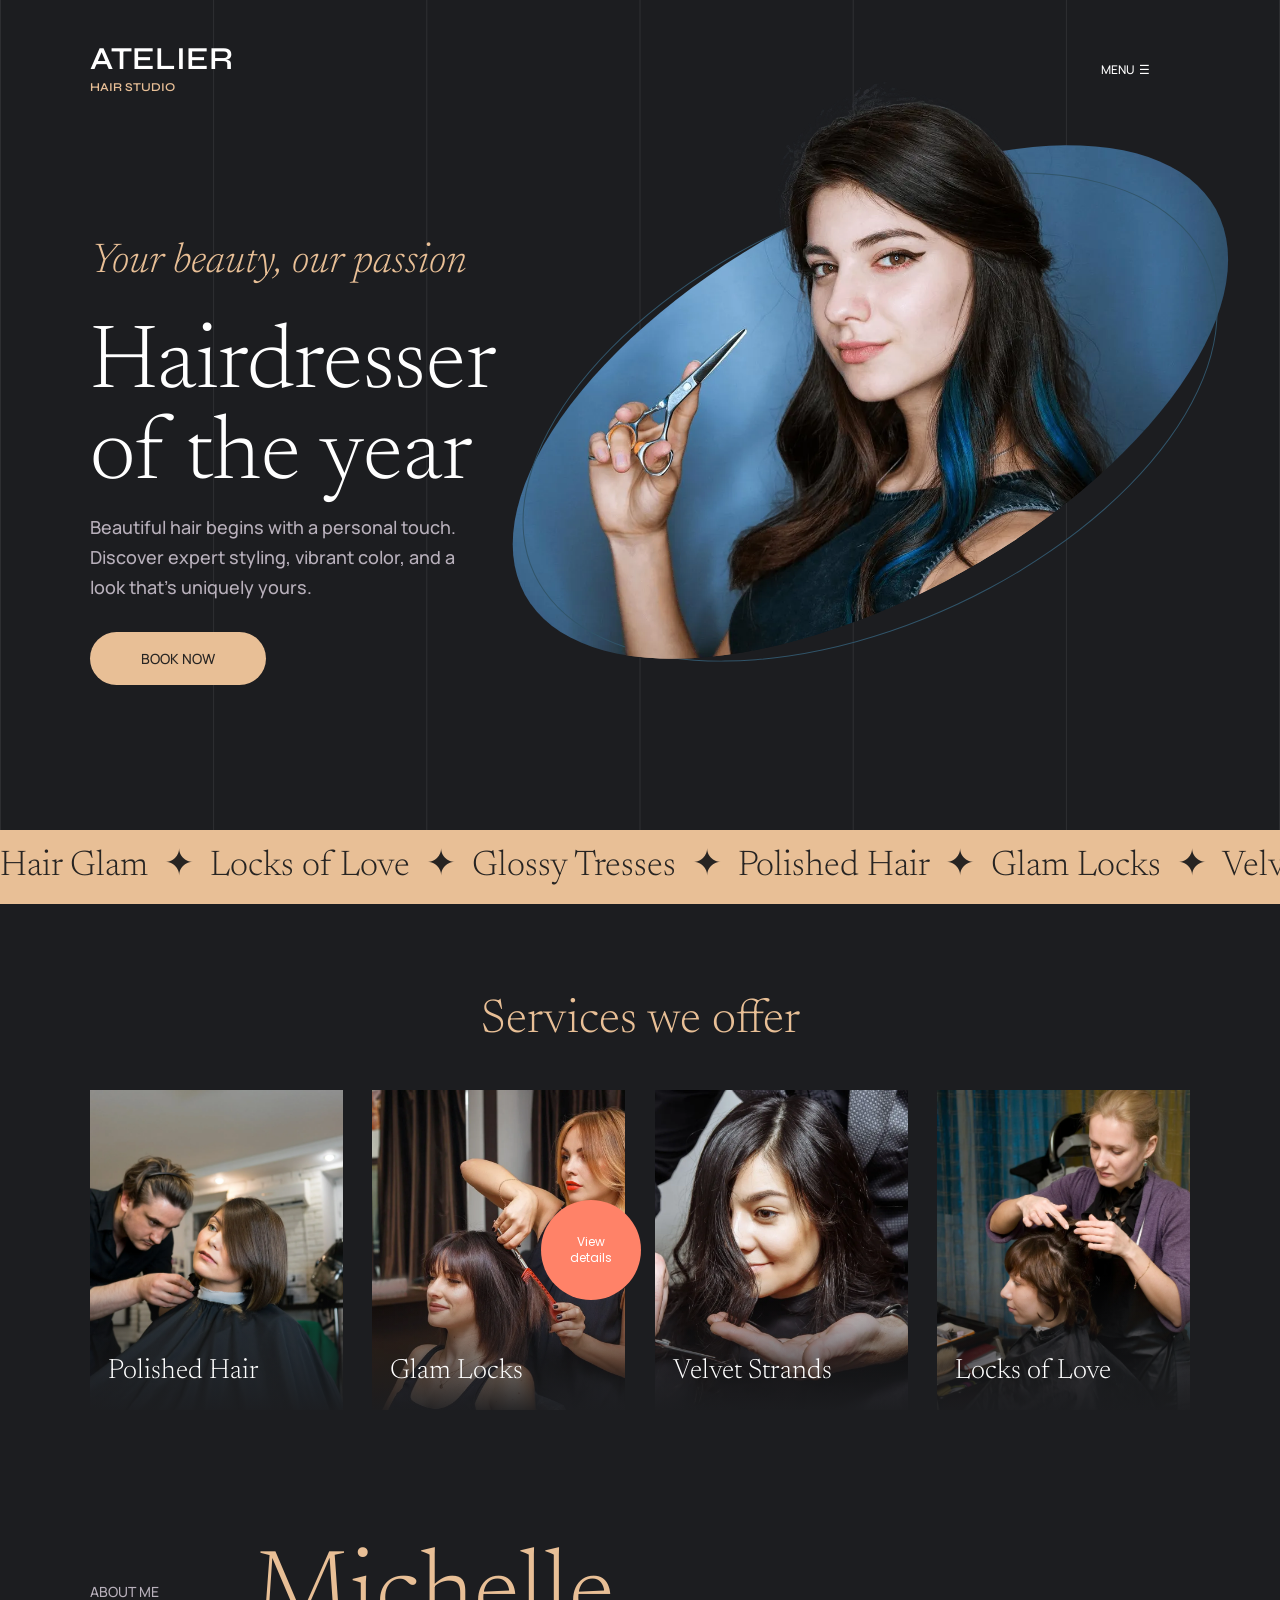
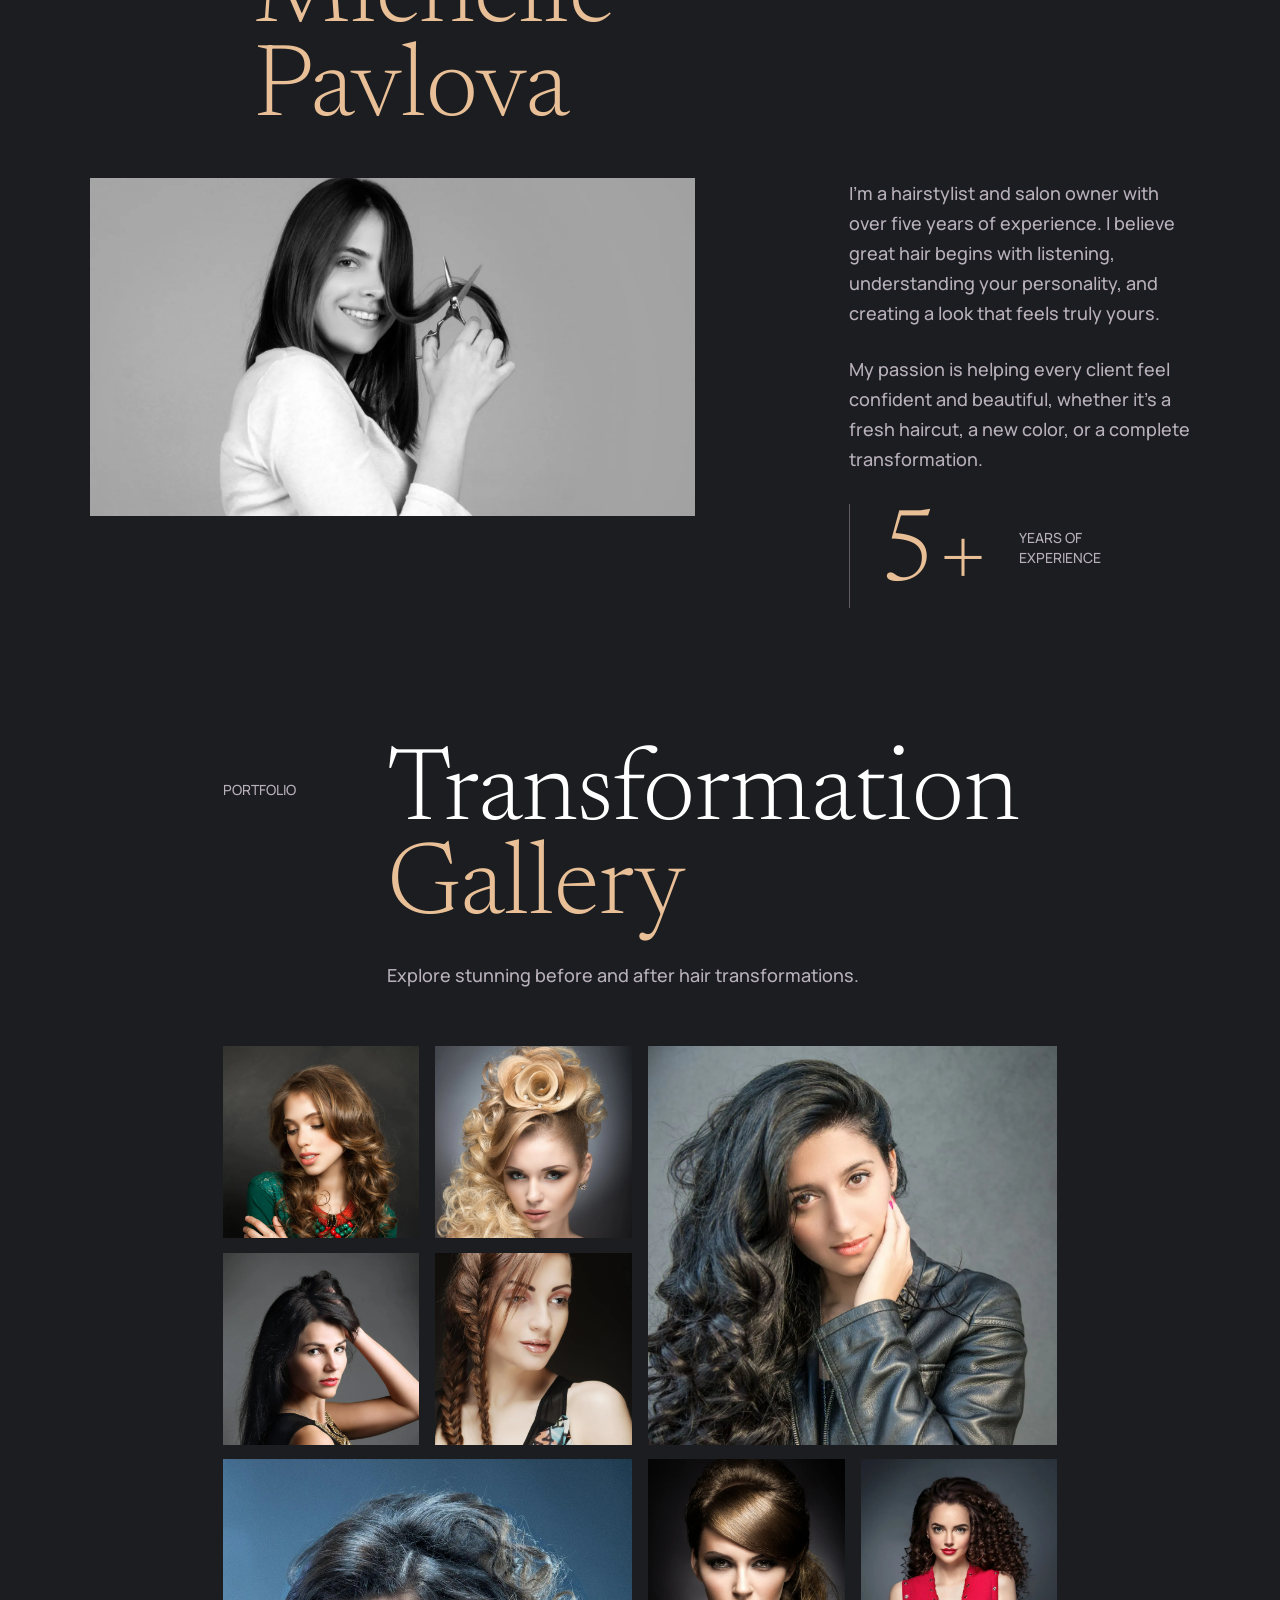
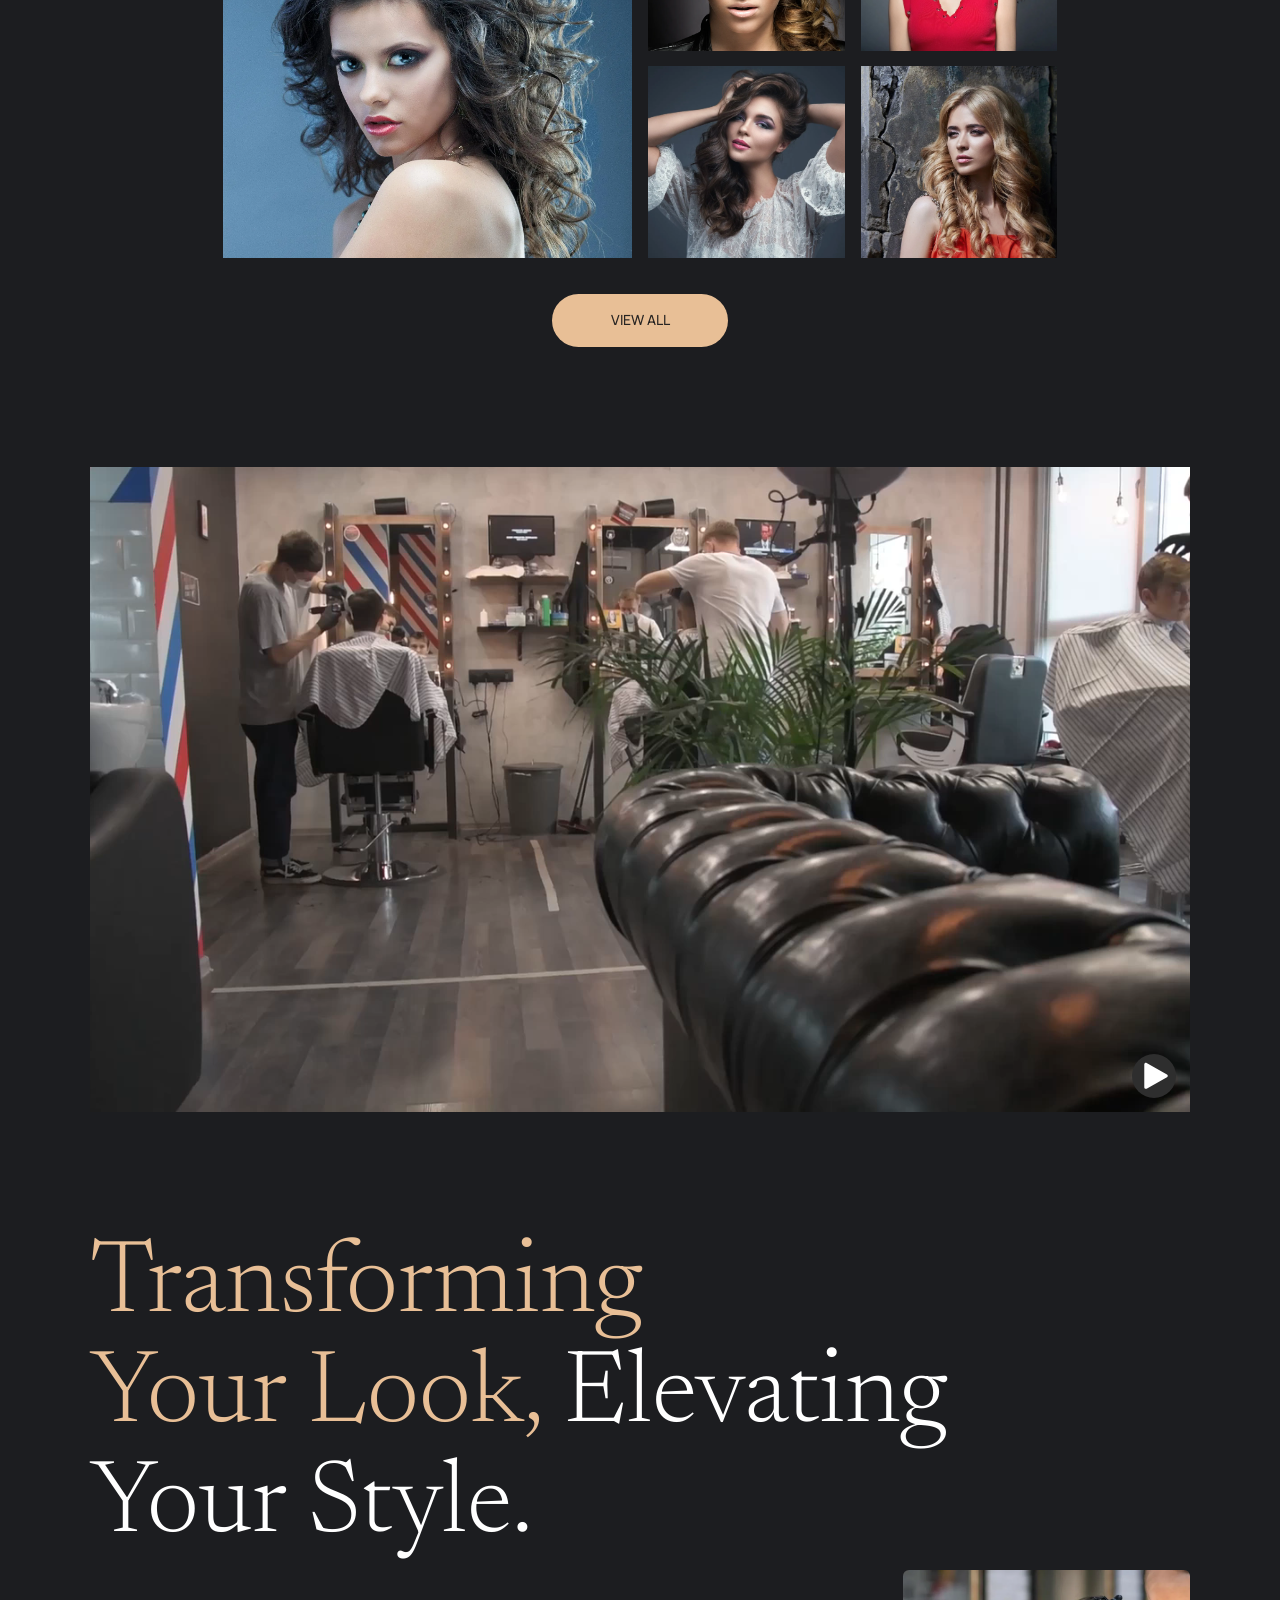
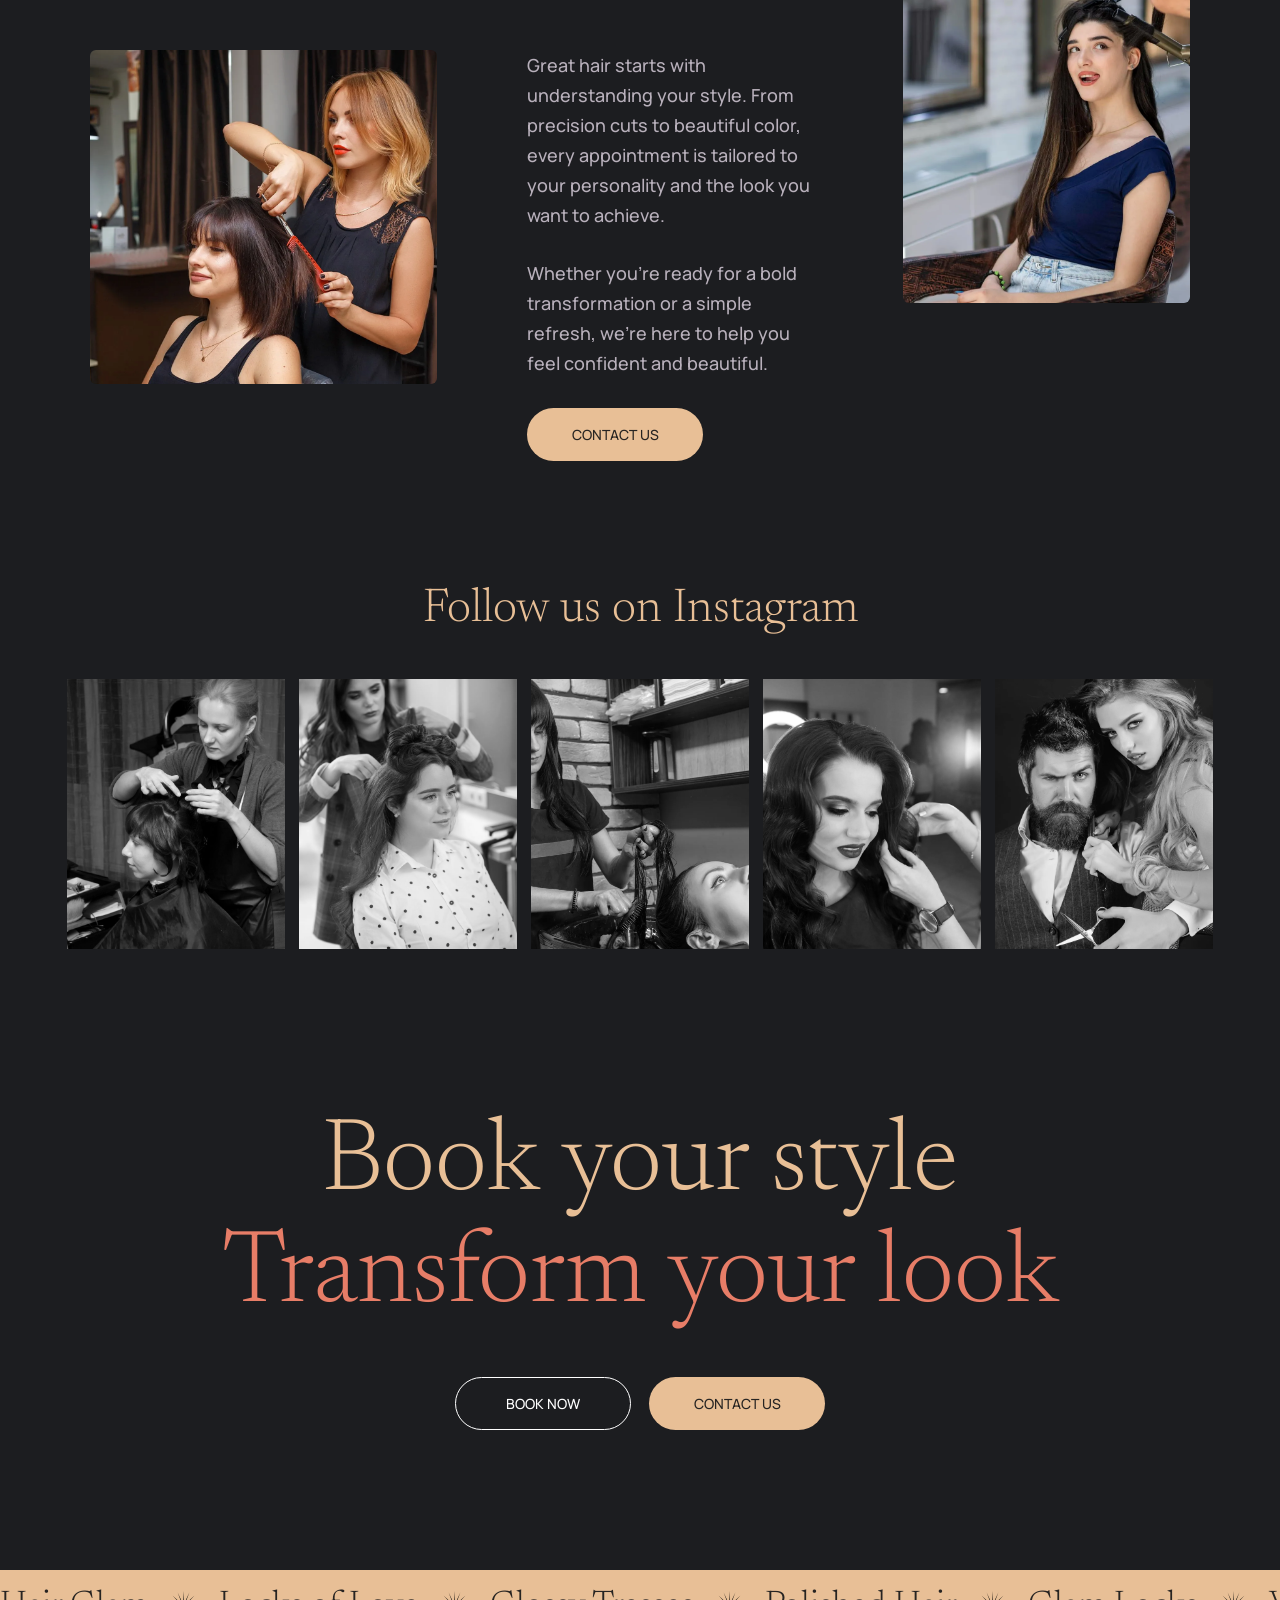
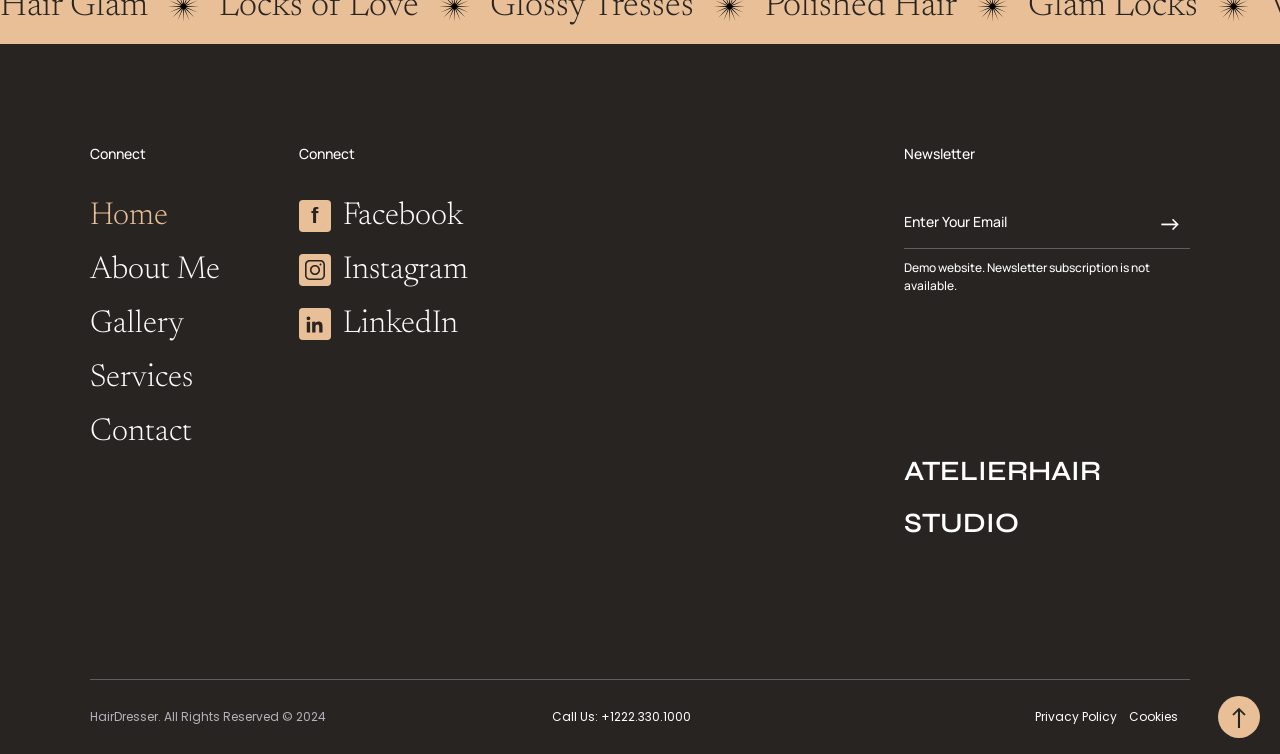
==== index.html @ ed3b3b05 "Prepare Atelier Hair Studio static website" ====
<!DOCTYPE html>
<!-- Handled by Exflow.site -->
<html data-wf-page="6adfbfdd0ecb2563be46e941" data-wf-site="6adfbfdc0ecb2563be46e93e" data-wf-status="1">
  <head>
    <meta charset="utf-8"/>
    <link href="https://cdn.prod.website-files.com" rel="preconnect" />
    <title>Atelier Hair Studio</title>
    <meta content="width=device-width, initial-scale=1" name="viewport"/>
    <meta content="Webflow" name="generator"/>
    <link href="css/hair-style-salon.webflow.shared.c4c198691.css" rel="stylesheet" type="text/css"  />
    <script type="text/javascript">!function(o,c){var n=c.documentElement,t=" w-mod-";n.className+=t+"js",("ontouchstart"in o||o.DocumentTouch&&c instanceof DocumentTouch)&&(n.className+=t+"touch")}(window,document);</script>
    <link href="images/favicon.png" rel="shortcut icon" type="image/x-icon"/>
    <link href="images/app-icon.png" rel="apple-touch-icon"/>
  </head>
  <body class="body">
    <div id="home" class="hero-section">
      <h1 class="hero-title">Hairdresser of the year</h1>
      <p class="hero-description">Beautiful hair begins with a personal touch. Discover expert styling, vibrant color, and a look that&#x27;s uniquely yours.</p>
      <button type="button" popovertarget="booking-demo" class="button-primary">BOOK NOW</button>
      <img src="images/hero-hairdresser.webp" loading="lazy" sizes="(max-width: 2000px) 100vw, 2000px" srcset="images/hero-hairdresser-p-500.webp 500w, images/hero-hairdresser-p-800.webp 800w, images/hero-hairdresser-p-1080.webp 1080w, images/hero-hairdresser-p-1600.webp 1600w, images/hero-hairdresser.webp 2000w" alt="" class="hero-portrait"/>
      <div class="hero-eyebrow">Your beauty, our passion</div>
      <img src="images/hero-background.webp" loading="lazy" sizes="(max-width: 2000px) 100vw, 2000px" srcset="images/hero-background-p-500.webp 500w, images/hero-background-p-800.webp 800w, images/hero-background-p-1080.webp 1080w, images/hero-background-p-1600.webp 1600w, images/hero-background.webp 2000w" alt="" class="hero-oval"/>
      <div class="site-logo">ATELIER<span class="hero-logo-subtitle">HAIR STUDIO</span></div>
      <div class="hero-ring"></div>
      <div data-hover="false" data-delay="0" class="site-menu w-dropdown">
        <div class="menu-trigger w-dropdown-toggle">
          <div class="menu-toggle">MENU  ☰</div>
        </div>
        <nav class="menu-list w-dropdown-list"><a href="#home" class="menu-panel w-dropdown-link">Home</a><a href="#services" class="menu-panel w-dropdown-link">Services</a><a href="#contact" class="menu-panel w-dropdown-link">Contact</a></nav>
      </div>
    </div>
    <div class="services-ribbon">
      <div class="services-ribbon-text">Hair Glam  ✦  Locks of Love  ✦  Glossy Tresses  ✦  Polished Hair  ✦  Glam Locks  ✦  Velvet Strands</div>
    </div>
    <div id="services" class="services-section">
      <h2 class="services-heading">Services we offer</h2>
      <div class="services-cards">
        <div class="service-card">
          <img src="images/service-polished.webp" loading="lazy" sizes="(max-width: 1333px) 100vw, 1333px" srcset="images/service-polished-p-500.webp 500w, images/service-polished-p-800.webp 800w, images/service-polished-p-1080.webp 1080w, images/service-polished.webp 1333w" alt="" class="service-image"/>
          <div class="service-caption">Polished Hair</div>
        </div>
        <div class="service-card">
          <img src="images/service-glam.webp" loading="lazy" sizes="(max-width: 2000px) 100vw, 2000px" srcset="images/service-glam-p-500.webp 500w, images/service-glam-p-800.webp 800w, images/service-glam-p-1080.webp 1080w, images/service-glam-p-1600.webp 1600w, images/service-glam.webp 2000w" alt="" class="service-image"/>
          <div class="service-caption">Glam Locks</div>
          <div class="service-details-badge">View details</div>
        </div>
        <div class="service-card">
          <img src="images/service-velvet.webp" loading="lazy" sizes="(max-width: 2000px) 100vw, 2000px" srcset="images/service-velvet-p-500.webp 500w, images/service-velvet-p-800.webp 800w, images/service-velvet-p-1080.webp 1080w, images/service-velvet-p-1600.webp 1600w, images/service-velvet.webp 2000w" alt="" class="service-image"/>
          <div class="service-caption">Velvet Strands</div>
        </div>
        <div class="service-card">
          <img src="images/service-locks.webp" loading="lazy" sizes="(max-width: 1339px) 100vw, 1339px" srcset="images/service-locks-p-500.webp 500w, images/service-locks-p-800.webp 800w, images/service-locks-p-1080.webp 1080w, images/service-locks.webp 1339w" alt="" class="service-image"/>
          <div class="service-caption">Locks of Love</div>
        </div>
      </div>
    </div>
    <div id="about" class="about-section">
      <div class="about-header">
        <div class="about-eyebrow">ABOUT ME</div>
        <h2 class="about-heading">Michelle Pavlova</h2>
      </div>
      <div class="about-content">
        <img src="images/about-portrait.webp" loading="lazy" sizes="(max-width: 2000px) 100vw, 2000px" srcset="images/about-portrait-p-500.webp 500w, images/about-portrait-p-800.webp 800w, images/about-portrait-p-1080.webp 1080w, images/about-portrait-p-1600.webp 1600w, images/about-portrait.webp 2000w" alt="" class="about-portrait"/>
        <div class="about-copy">
          <p class="about-description">I&#x27;m a hairstylist and salon owner with over five years of experience. I believe great hair begins with listening, understanding your personality, and creating a look that feels truly yours.</p>
          <p class="about-description-secondary">My passion is helping every client feel confident and beautiful, whether it&#x27;s a fresh haircut, a new color, or a complete transformation.</p>
          <div class="about-experience">
            <div class="about-experience-number">5+</div>
            <div class="about-experience-label">YEARS OF EXPERIENCE</div>
          </div>
        </div>
      </div>
    </div>
    <div id="gallery" class="gallery-section">
      <div class="gallery-header">
        <div class="gallery-eyebrow">PORTFOLIO</div>
        <h2 class="gallery-heading">Transformation <span class="gallery-heading-accent">Gallery</span></h2>
        <p class="gallery-description">Explore stunning before and after hair transformations.</p>
      </div>
      <div class="gallery-mosaic">
        <div class="gallery-column-left">
          <div class="gallery-small-grid"><img src="images/gallery-02.webp" loading="lazy" sizes="(max-width: 1333px) 100vw, 1333px" srcset="images/gallery-02-p-500.webp 500w, images/gallery-02-p-800.webp 800w, images/gallery-02-p-1080.webp 1080w, images/gallery-02.webp 1333w" alt="" class="gallery-small-image"/><img src="images/gallery-01.webp" loading="lazy" sizes="(max-width: 1333px) 100vw, 1333px" srcset="images/gallery-01-p-500.webp 500w, images/gallery-01-p-800.webp 800w, images/gallery-01-p-1080.webp 1080w, images/gallery-01.webp 1333w" alt="" class="gallery-small-image"/><img src="images/gallery-04.webp" loading="lazy" sizes="(max-width: 1333px) 100vw, 1333px" srcset="images/gallery-04-p-500.webp 500w, images/gallery-04-p-800.webp 800w, images/gallery-04-p-1080.webp 1080w, images/gallery-04.webp 1333w" alt="" class="gallery-small-image gallery-crop-center"/><img src="images/gallery-06.webp" loading="lazy" sizes="(max-width: 1333px) 100vw, 1333px" srcset="images/gallery-06-p-500.webp 500w, images/gallery-06-p-800.webp 800w, images/gallery-06-p-1080.webp 1080w, images/gallery-06.webp 1333w" alt="" class="gallery-small-image gallery-crop-center"/></div>
          <img src="images/gallery-08.webp" loading="lazy" sizes="(max-width: 1533px) 100vw, 1533px" srcset="images/gallery-08-p-500.webp 500w, images/gallery-08-p-800.webp 800w, images/gallery-08-p-1080.webp 1080w, images/gallery-08.webp 1533w" alt="" class="gallery-large-image"/>
        </div>
        <div class="gallery-column-right">
          <img src="images/gallery-03.webp" loading="lazy" sizes="(max-width: 2000px) 100vw, 2000px" srcset="images/gallery-03-p-500.webp 500w, images/gallery-03-p-800.webp 800w, images/gallery-03-p-1080.webp 1080w, images/gallery-03-p-1600.webp 1600w, images/gallery-03.webp 2000w" alt="" class="gallery-feature-image"/>
          <div class="gallery-small-grid"><img src="images/gallery-05.webp" loading="lazy" sizes="(max-width: 1333px) 100vw, 1333px" srcset="images/gallery-05-p-500.webp 500w, images/gallery-05-p-800.webp 800w, images/gallery-05-p-1080.webp 1080w, images/gallery-05.webp 1333w" alt="" class="gallery-small-image"/><img src="images/gallery-07.webp" loading="lazy" sizes="(max-width: 2000px) 100vw, 2000px" srcset="images/gallery-07-p-500.webp 500w, images/gallery-07-p-800.webp 800w, images/gallery-07-p-1080.webp 1080w, images/gallery-07-p-1600.webp 1600w, images/gallery-07.webp 2000w" alt="" class="gallery-small-image"/><img src="images/gallery-10.webp" loading="lazy" sizes="(max-width: 2000px) 100vw, 2000px" srcset="images/gallery-10-p-500.webp 500w, images/gallery-10-p-800.webp 800w, images/gallery-10-p-1080.webp 1080w, images/gallery-10-p-1600.webp 1600w, images/gallery-10.webp 2000w" alt="" class="gallery-small-image"/><img src="images/gallery-09.webp" loading="lazy" sizes="(max-width: 2000px) 100vw, 2000px" srcset="images/gallery-09-p-500.webp 500w, images/gallery-09-p-800.webp 800w, images/gallery-09-p-1080.webp 1080w, images/gallery-09-p-1600.webp 1600w, images/gallery-09.webp 2000w" alt="" class="gallery-small-image"/></div>
        </div>
      </div>
      <a href="#home" class="gallery-button w-button">VIEW ALL</a>
    </div>
    <div class="video-section">
      <div data-poster-url="images/haircut_poster.0000000.jpg" data-video-urls="images/haircut_mp4.mp4,images/haircut_webm.webm" data-autoplay="false" data-loop="false" data-wf-ignore="true" class="salon-video w-background-video w-background-video-atom">
        <video id="7b755da1-7efa-6071-d401-7325c0b4fb4e-video" style="background-image:url(&quot;images/haircut_poster.0000000.jpg&quot;)" muted="" playsinline="" data-wf-ignore="true" data-object-fit="cover"><source src="images/haircut_mp4.mp4" data-wf-ignore="true"/><source src="images/haircut_webm.webm" data-wf-ignore="true"/></video>
        <noscript>
          <style>
  [data-wf-bgvideo-fallback-img] {
    display: none;
  }
  @media (prefers-reduced-motion: reduce) {
    [data-wf-bgvideo-fallback-img] {
      position: absolute;
      z-index: -100;
      display: inline-block;
      height: 100%;
      width: 100%;
      object-fit: cover;
    }
  }</style>
          <img data-wf-bgvideo-fallback-img="true" src="images/haircut_poster.0000000.jpg" alt=""/>
        </noscript>
        <div aria-live="polite"><button type="button" data-w-bg-video-control="true" aria-controls="7b755da1-7efa-6071-d401-7325c0b4fb4e-video" class="w-backgroundvideo-backgroundvideoplaypausebutton w-background-video--control"><span><img src="images/pause.svg" loading="lazy" alt="Pause video" class="salon-video-control"/></span><span hidden=""><img loading="lazy" alt="Play video" src="images/play-24.svg"/></span></button></div>
      </div>
    </div>
    <div class="style-section">
      <h2 class="style-heading"><span class="style-heading-first-line">Transforming</span><span class="style-heading-accent"> Your Look,</span> Elevating Your Style.</h2>
      <div class="style-content">
        <img src="images/service-glam.webp" loading="lazy" sizes="(max-width: 2000px) 100vw, 2000px" srcset="images/service-glam-p-500.webp 500w, images/service-glam-p-800.webp 800w, images/service-glam-p-1080.webp 1080w, images/service-glam-p-1600.webp 1600w, images/service-glam.webp 2000w" alt="" class="style-salon-image"/>
        <div class="style-copy">
          <p class="style-description">Great hair starts with understanding your style. From precision cuts to beautiful color, every appointment is tailored to your personality and the look you want to achieve.</p>
          <p class="style-description-secondary">Whether you&#x27;re ready for a bold transformation or a simple refresh, we&#x27;re here to help you feel confident and beautiful.</p>
          <button type="button" popovertarget="booking-demo" class="style-contact-button">CONTACT US</button>
        </div>
        <img src="images/style-portrait.webp" loading="lazy" sizes="(max-width: 2000px) 100vw, 2000px" srcset="images/style-portrait-p-500.webp 500w, images/style-portrait-p-800.webp 800w, images/style-portrait-p-1080.webp 1080w, images/style-portrait-p-1600.webp 1600w, images/style-portrait.webp 2000w" alt="" class="style-portrait-image"/>
      </div>
    </div>
    <div class="instagram-section">
      <h2 class="instagram-heading">Follow us on Instagram</h2>
      <div class="instagram-feed"><img src="images/service-locks.webp" loading="lazy" sizes="(max-width: 1339px) 100vw, 1339px" srcset="images/service-locks-p-500.webp 500w, images/service-locks-p-800.webp 800w, images/service-locks-p-1080.webp 1080w, images/service-locks.webp 1339w" alt="" class="instagram-image"/><img src="images/instagram-05.webp" loading="lazy" sizes="(max-width: 1333px) 100vw, 1333px" srcset="images/instagram-05-p-500.webp 500w, images/instagram-05-p-800.webp 800w, images/instagram-05-p-1080.webp 1080w, images/instagram-05.webp 1333w" alt="" class="instagram-image"/><img src="images/instagram-03.webp" loading="lazy" sizes="(max-width: 2000px) 100vw, 2000px" srcset="images/instagram-03-p-500.webp 500w, images/instagram-03-p-800.webp 800w, images/instagram-03-p-1080.webp 1080w, images/instagram-03-p-1600.webp 1600w, images/instagram-03.webp 2000w" alt="" class="instagram-image"/><img src="images/instagram-04.webp" loading="lazy" sizes="(max-width: 1335px) 100vw, 1335px" srcset="images/instagram-04-p-500.webp 500w, images/instagram-04-p-800.webp 800w, images/instagram-04-p-1080.webp 1080w, images/instagram-04.webp 1335w" alt="" class="instagram-image"/><img src="images/instagram-02.webp" loading="lazy" sizes="(max-width: 1335px) 100vw, 1335px" srcset="images/instagram-02-p-500.webp 500w, images/instagram-02-p-800.webp 800w, images/instagram-02-p-1080.webp 1080w, images/instagram-02.webp 1335w" alt="" class="instagram-image"/></div>
    </div>
    <div class="booking-section">
      <h2 class="booking-heading">Book your style <span class="booking-heading-accent">Transform your look</span></h2>
      <div class="booking-actions"><button type="button" popovertarget="booking-demo" class="booking-book-button">BOOK NOW</button><button type="button" popovertarget="booking-demo" class="booking-contact-button">CONTACT US</button></div>
    </div>
    <div class="footer-ribbon">
      <div class="footer-ribbon-track">
        <div class="footer-ribbon-label">Hair Glam</div>
        <img src="images/icon-07.svg" loading="lazy" alt="" class="footer-ribbon-star"/>
        <div class="footer-ribbon-label">Locks of Love</div>
        <img src="images/icon-07.svg" loading="lazy" alt="" class="footer-ribbon-star"/>
        <div class="footer-ribbon-label">Glossy Tresses</div>
        <img src="images/icon-07.svg" loading="lazy" alt="" class="footer-ribbon-star"/>
        <div class="footer-ribbon-label">Polished Hair</div>
        <img src="images/icon-07.svg" loading="lazy" alt="" class="footer-ribbon-star"/>
        <div class="footer-ribbon-label">Glam Locks</div>
        <img src="images/icon-07.svg" loading="lazy" alt="" class="footer-ribbon-star"/>
        <div class="footer-ribbon-label">Velvet Strands</div>
      </div>
    </div>
    <footer id="contact" class="site-footer">
      <div class="footer-main">
        <div class="footer-navigation">
          <div class="footer-column-label">Connect</div>
          <a href="#home" class="footer-nav-link footer-nav-home">Home</a>
          <a href="#about" class="footer-nav-link">About Me</a>
          <a href="#gallery" class="footer-nav-link">Gallery</a>
          <a href="#services" class="footer-nav-link">Services</a>
          <a href="#contact" class="footer-nav-link">Contact</a>
        </div>
        <div class="footer-social">
          <div class="footer-column-label">Connect</div>
          <div class="footer-social-row">
            <div class="footer-facebook-icon">f</div>
            <a href="https://www.facebook.com/" class="footer-social-link">Facebook</a>
          </div>
          <div class="footer-social-row">
            <div class="footer-instagram-icon"><img src="images/icon-14.svg" loading="lazy" alt="" class="footer-instagram-symbol"/></div>
            <a href="https://www.instagram.com/" class="footer-social-link">Instagram</a>
          </div>
          <div class="footer-social-row"><img src="images/icon-12.svg" loading="lazy" alt="" class="footer-linkedin-icon"/><a href="https://www.linkedin.com/" class="footer-social-link">LinkedIn</a></div>
        </div>
        <div class="footer-newsletter">
          <div class="footer-newsletter-label">Newsletter</div>
          <div class="footer-newsletter-form">
            <div aria-label="Email — demo newsletter unavailable" aria-describedby="newsletter-demo-note" role="group" aria-disabled="true" class="footer-email-input"><button type="button" disabled="" aria-label="Newsletter subscription unavailable in this demo" class="footer-email-submit">→</button><span>Enter Your Email</span></div>
            <p id="newsletter-demo-note" class="footer-newsletter-demo-note">Demo website. Newsletter subscription is not available.</p>
          </div>
          <div class="footer-logo">ATELIERHAIR STUDIO</div>
        </div>
      </div>
      <div class="footer-bottom">
        <div class="footer-copyright">HairDresser. All Rights Reserved © 2024</div>
        <button type="button" popovertarget="booking-demo" class="footer-phone">Call Us: +1222.330.1000</button>
        <div class="footer-privacy"><a href="privacy-policy.html" class="footer-policy-link">Privacy Policy</a><a href="#" class="footer-policy-link">Cookies</a></div>
        <a aria-label="Back to top" href="#home" class="footer-back-top">↑</a>
      </div>
    </footer>
    <div id="booking-demo" role="dialog" aria-label="Demo WhatsApp booking" popover="auto" class="booking-demo-dialog">
      <h2 class="booking-demo-title">Let’s talk about your next look</h2>
      <p class="booking-demo-description">This is a demo website. WhatsApp booking is not available.<button type="button" disabled="" class="booking-demo-disabled">Chat on WhatsApp</button></p>
      <button type="button" popovertarget="booking-demo" popovertargetaction="hide" class="booking-demo-close">Close ×</button>
    </div>
    <script src="js/jquery.js?site=6adfbfdc0ecb2563be46e93e" type="text/javascript"  ></script>
    <script src="js/webflow.schunk.7321a5097fb66f41.js" type="text/javascript"  ></script>
    <script src="js/webflow-script.js" type="text/javascript"  ></script>
  </body>
</html>
---- css/hair-style-salon.webflow.shared.c4c198691.css ----
html {
  -webkit-text-size-adjust: 100%;
  -ms-text-size-adjust: 100%;
  font-family: sans-serif;
}

body {
  margin: 0;
}

article, aside, details, figcaption, figure, footer, header, hgroup, main, menu, nav, section, summary {
  display: block;
}

audio, canvas, progress, video {
  vertical-align: baseline;
  display: inline-block;
}

audio:not([controls]) {
  height: 0;
  display: none;
}

[hidden], template {
  display: none;
}

a {
  background-color: #0000;
}

a:active, a:hover {
  outline: 0;
}

abbr[title] {
  border-bottom: 1px dotted;
}

b, strong {
  font-weight: bold;
}

dfn {
  font-style: italic;
}

h1 {
  margin: .67em 0;
  font-size: 2em;
}

mark {
  color: #000;
  background: #ff0;
}

small {
  font-size: 80%;
}

sub, sup {
  vertical-align: baseline;
  font-size: 75%;
  line-height: 0;
  position: relative;
}

sup {
  top: -.5em;
}

sub {
  bottom: -.25em;
}

img {
  border: 0;
}

svg:not(:root) {
  overflow: hidden;
}

hr {
  box-sizing: content-box;
  height: 0;
}

pre {
  overflow: auto;
}

code, kbd, pre, samp {
  font-family: monospace;
  font-size: 1em;
}

button, input, optgroup, select, textarea {
  color: inherit;
  font: inherit;
  margin: 0;
}

button {
  overflow: visible;
}

button, select {
  text-transform: none;
}

button, html input[type="button"], input[type="reset"] {
  -webkit-appearance: button;
  cursor: pointer;
}

button[disabled], html input[disabled] {
  cursor: default;
}

button::-moz-focus-inner, input::-moz-focus-inner {
  border: 0;
  padding: 0;
}

input {
  line-height: normal;
}

input[type="checkbox"], input[type="radio"] {
  box-sizing: border-box;
  padding: 0;
}

input[type="number"]::-webkit-inner-spin-button, input[type="number"]::-webkit-outer-spin-button {
  height: auto;
}

input[type="search"] {
  -webkit-appearance: none;
}

input[type="search"]::-webkit-search-cancel-button, input[type="search"]::-webkit-search-decoration {
  -webkit-appearance: none;
}

legend {
  border: 0;
  padding: 0;
}

textarea {
  overflow: auto;
}

optgroup {
  font-weight: bold;
}

table {
  border-collapse: collapse;
  border-spacing: 0;
}

td, th {
  padding: 0;
}

@font-face {
  font-family: webflow-icons;
  src: url("[data-uri]") format("truetype");
  font-weight: normal;
  font-style: normal;
}

[class^="w-icon-"], [class*=" w-icon-"] {
  speak: none;
  font-variant: normal;
  text-transform: none;
  -webkit-font-smoothing: antialiased;
  -moz-osx-font-smoothing: grayscale;
  font-style: normal;
  font-weight: normal;
  line-height: 1;
  font-family: webflow-icons !important;
}

.w-icon-slider-right:before {
  content: "";
}

.w-icon-slider-left:before {
  content: "";
}

.w-icon-nav-menu:before {
  content: "";
}

.w-icon-arrow-down:before, .w-icon-dropdown-toggle:before {
  content: "";
}

.w-icon-file-upload-remove:before {
  content: "";
}

.w-icon-file-upload-icon:before {
  content: "";
}

* {
  box-sizing: border-box;
}

html {
  height: 100%;
}

body {
  color: #333;
  background-color: #fff;
  min-height: 100%;
  margin: 0;
  font-family: Arial, sans-serif;
  font-size: 14px;
  line-height: 20px;
}

img {
  vertical-align: middle;
  max-width: 100%;
  display: inline-block;
}

html.w-mod-touch * {
  background-attachment: scroll !important;
}

.w-block {
  display: block;
}

.w-inline-block {
  max-width: 100%;
  display: inline-block;
}

.w-clearfix:before, .w-clearfix:after {
  content: " ";
  grid-area: 1 / 1 / 2 / 2;
  display: table;
}

.w-clearfix:after {
  clear: both;
}

.w-hidden {
  display: none;
}

.w-button {
  color: #fff;
  line-height: inherit;
  cursor: pointer;
  background-color: #3898ec;
  border: 0;
  border-radius: 0;
  padding: 9px 15px;
  text-decoration: none;
  display: inline-block;
}

input.w-button {
  -webkit-appearance: button;
}

:where(button.w-popover-trigger), :where(button.w-modal-trigger) {
  color: inherit;
  cursor: pointer;
  font: inherit;
  line-height: inherit;
  text-align: inherit;
  -webkit-text-decoration: inherit;
  text-decoration: inherit;
  background-color: #0000;
  border: 0;
  margin: 0;
  padding: 0;
}

:where(.w-popover) {
  position-anchor: auto;
  position-area: top;
}

:where(.w-popover[data-w-popover-backdrop-animated], .w-modal[data-w-popover-backdrop-animated])::backdrop {
  animation: var(--w-backdrop-animation, none);
}

:where(.w-popover, .w-modal) {
  --w-backdrop-animation: initial;
}

.w-popover-mask {
  opacity: 0 !important;
  clip-path: none !important;
  pointer-events: auto !important;
  border: 0 !important;
  width: auto !important;
  max-width: none !important;
  height: auto !important;
  max-height: none !important;
  margin: 0 !important;
  padding: 0 !important;
  position: fixed !important;
  inset: 0 !important;
  transform: none !important;
}

.w-popover-mask[popover] {
  translate: none !important;
  rotate: none !important;
  scale: none !important;
}

.w-popover-mask::backdrop {
  display: none !important;
}

.w-popover-mask:not(:popover-open) {
  display: none !important;
}

@supports not selector(:popover-open) {
  .w-popover-mask {
    display: none !important;
  }
}

.w-popover[popover]:not(:popover-open) {
  display: none;
}

.w-modal:not([open]):not([popover]) {
  display: none;
}

.w-modal[popover]:not(:popover-open) {
  display: none;
}

:where(.w-modal[data-w-modal-lock-scroll]) {
  overscroll-behavior: contain;
}

html[data-w-dynpage] [data-w-cloak] {
  color: #0000 !important;
}

.w-code-block {
  margin: unset;
}

pre.w-code-block code {
  all: inherit;
}

pre.w-code-block code > span {
  display: block !important;
}

.w-optimization {
  display: contents;
}

.w-webflow-badge, .w-webflow-badge > img {
  box-sizing: unset;
  width: unset;
  height: unset;
  max-height: unset;
  max-width: unset;
  min-height: unset;
  min-width: unset;
  margin: unset;
  padding: unset;
  float: unset;
  clear: unset;
  border: unset;
  border-radius: unset;
  background: unset;
  background-image: unset;
  background-position: unset;
  background-size: unset;
  background-repeat: unset;
  background-origin: unset;
  background-clip: unset;
  background-attachment: unset;
  background-color: unset;
  box-shadow: unset;
  transform: unset;
  direction: unset;
  font-family: unset;
  font-weight: unset;
  color: unset;
  font-size: unset;
  line-height: unset;
  font-style: unset;
  font-variant: unset;
  text-align: unset;
  letter-spacing: unset;
  -webkit-text-decoration: unset;
  text-decoration: unset;
  text-indent: unset;
  text-transform: unset;
  list-style-type: unset;
  text-shadow: unset;
  vertical-align: unset;
  cursor: unset;
  white-space: unset;
  word-break: unset;
  word-spacing: unset;
  word-wrap: unset;
  transition: unset;
}

.w-webflow-badge {
  white-space: nowrap;
  cursor: pointer;
  box-shadow: 0 0 0 1px #0000001a, 0 1px 3px #0000001a;
  visibility: visible !important;
  opacity: 1 !important;
  z-index: 2147483647 !important;
  color: #aaadb0 !important;
  width: auto !important;
  height: auto !important;
  overflow: unset !important;
  background-color: #fff !important;
  border-radius: 3px !important;
  margin: 0 !important;
  padding: 6px !important;
  font-size: 12px !important;
  line-height: 14px !important;
  text-decoration: none !important;
  display: inline-block !important;
  position: fixed !important;
  inset: auto 12px 12px auto !important;
  transform: none !important;
}

.w-webflow-badge > img {
  position: unset;
  visibility: unset !important;
  opacity: 1 !important;
  vertical-align: middle !important;
  display: inline-block !important;
}

h1, h2, h3, h4, h5, h6 {
  margin-bottom: 10px;
  font-weight: bold;
}

h1 {
  margin-top: 20px;
  font-size: 38px;
  line-height: 44px;
}

h2 {
  margin-top: 20px;
  font-size: 32px;
  line-height: 36px;
}

h3 {
  margin-top: 20px;
  font-size: 24px;
  line-height: 30px;
}

h4 {
  margin-top: 10px;
  font-size: 18px;
  line-height: 24px;
}

h5 {
  margin-top: 10px;
  font-size: 14px;
  line-height: 20px;
}

h6 {
  margin-top: 10px;
  font-size: 12px;
  line-height: 18px;
}

p {
  margin-top: 0;
  margin-bottom: 10px;
}

blockquote {
  border-left: 5px solid #e2e2e2;
  margin: 0 0 10px;
  padding: 10px 20px;
  font-size: 18px;
  line-height: 22px;
}

figure {
  margin: 0 0 10px;
}

figcaption {
  text-align: center;
  margin-top: 5px;
}

ul, ol {
  margin-top: 0;
  margin-bottom: 10px;
  padding-left: 40px;
}

.w-list-unstyled {
  padding-left: 0;
  list-style: none;
}

.w-embed:before, .w-embed:after {
  content: " ";
  grid-area: 1 / 1 / 2 / 2;
  display: table;
}

.w-embed:after {
  clear: both;
}

.w-video {
  width: 100%;
  padding: 0;
  position: relative;
}

.w-video iframe, .w-video object, .w-video embed {
  border: none;
  width: 100%;
  height: 100%;
  position: absolute;
  top: 0;
  left: 0;
}

fieldset {
  border: 0;
  margin: 0;
  padding: 0;
}

button, [type="button"], [type="reset"] {
  cursor: pointer;
  -webkit-appearance: button;
  border: 0;
}

.w-form {
  margin: 0 0 15px;
}

.w-form-done {
  text-align: center;
  background-color: #ddd;
  padding: 20px;
  display: none;
}

.w-form-fail {
  background-color: #ffdede;
  margin-top: 10px;
  padding: 10px;
  display: none;
}

label {
  margin-bottom: 5px;
  font-weight: bold;
  display: block;
}

.w-input, .w-select {
  color: #333;
  vertical-align: middle;
  background-color: #fff;
  border: 1px solid #ccc;
  width: 100%;
  height: 38px;
  margin-bottom: 10px;
  padding: 8px 12px;
  font-size: 14px;
  line-height: 1.42857;
  display: block;
}

.w-input::placeholder, .w-select::placeholder {
  color: #999;
}

.w-input:focus, .w-select:focus {
  border-color: #3898ec;
  outline: 0;
}

.w-input[disabled], .w-select[disabled], .w-input[readonly], .w-select[readonly], fieldset[disabled] .w-input, fieldset[disabled] .w-select {
  cursor: not-allowed;
}

.w-input[disabled]:not(.w-input-disabled), .w-select[disabled]:not(.w-input-disabled), .w-input[readonly], .w-select[readonly], fieldset[disabled]:not(.w-input-disabled) .w-input, fieldset[disabled]:not(.w-input-disabled) .w-select {
  background-color: #eee;
}

textarea.w-input, textarea.w-select {
  height: auto;
}

.w-select {
  background-color: #f3f3f3;
}

.w-select[multiple] {
  height: auto;
}

.w-form-label {
  cursor: pointer;
  margin-bottom: 0;
  font-weight: normal;
  display: inline-block;
}

.w-radio {
  margin-bottom: 5px;
  padding-left: 20px;
  display: block;
}

.w-radio:before, .w-radio:after {
  content: " ";
  grid-area: 1 / 1 / 2 / 2;
  display: table;
}

.w-radio:after {
  clear: both;
}

.w-radio-input {
  float: left;
  margin: 3px 0 0 -20px;
  line-height: normal;
}

.w-file-upload {
  margin-bottom: 10px;
  display: block;
}

.w-file-upload-input {
  opacity: 0;
  z-index: -100;
  width: .1px;
  height: .1px;
  position: absolute;
  overflow: hidden;
}

.w-file-upload-default, .w-file-upload-uploading, .w-file-upload-success {
  color: #333;
  display: inline-block;
}

.w-file-upload-error {
  margin-top: 10px;
  display: block;
}

.w-file-upload-default.w-hidden, .w-file-upload-uploading.w-hidden, .w-file-upload-error.w-hidden, .w-file-upload-success.w-hidden {
  display: none;
}

.w-file-upload-uploading-btn {
  cursor: pointer;
  background-color: #fafafa;
  border: 1px solid #ccc;
  margin: 0;
  padding: 8px 12px;
  font-size: 14px;
  font-weight: normal;
  display: flex;
}

.w-file-upload-file {
  background-color: #fafafa;
  border: 1px solid #ccc;
  flex-grow: 1;
  justify-content: space-between;
  margin: 0;
  padding: 8px 9px 8px 11px;
  display: flex;
}

.w-file-upload-file-name {
  font-size: 14px;
  font-weight: normal;
  display: block;
}

.w-file-remove-link {
  cursor: pointer;
  width: auto;
  height: auto;
  margin-top: 3px;
  margin-left: 10px;
  padding: 3px;
  display: block;
}

.w-icon-file-upload-remove {
  margin: auto;
  font-size: 10px;
}

.w-file-upload-error-msg {
  color: #ea384c;
  padding: 2px 0;
  display: inline-block;
}

.w-file-upload-info {
  padding: 0 12px;
  line-height: 38px;
  display: inline-block;
}

.w-file-upload-label {
  cursor: pointer;
  background-color: #fafafa;
  border: 1px solid #ccc;
  margin: 0;
  padding: 8px 12px;
  font-size: 14px;
  font-weight: normal;
  display: inline-block;
}

.w-icon-file-upload-icon, .w-icon-file-upload-uploading {
  width: 20px;
  margin-right: 8px;
  display: inline-block;
}

.w-icon-file-upload-uploading {
  height: 20px;
}

.w-container {
  max-width: 940px;
  margin-left: auto;
  margin-right: auto;
}

.w-container:before, .w-container:after {
  content: " ";
  grid-area: 1 / 1 / 2 / 2;
  display: table;
}

.w-container:after {
  clear: both;
}

.w-container .w-row {
  margin-left: -10px;
  margin-right: -10px;
}

.w-row:before, .w-row:after {
  content: " ";
  grid-area: 1 / 1 / 2 / 2;
  display: table;
}

.w-row:after {
  clear: both;
}

.w-row .w-row {
  margin-left: 0;
  margin-right: 0;
}

.w-col {
  float: left;
  width: 100%;
  min-height: 1px;
  padding-left: 10px;
  padding-right: 10px;
  position: relative;
}

.w-col .w-col {
  padding-left: 0;
  padding-right: 0;
}

.w-col-1 {
  width: 8.33333%;
}

.w-col-2 {
  width: 16.6667%;
}

.w-col-3 {
  width: 25%;
}

.w-col-4 {
  width: 33.3333%;
}

.w-col-5 {
  width: 41.6667%;
}

.w-col-6 {
  width: 50%;
}

.w-col-7 {
  width: 58.3333%;
}

.w-col-8 {
  width: 66.6667%;
}

.w-col-9 {
  width: 75%;
}

.w-col-10 {
  width: 83.3333%;
}

.w-col-11 {
  width: 91.6667%;
}

.w-col-12 {
  width: 100%;
}

.w-hidden-main {
  display: none !important;
}

@media screen and (max-width: 991px) {
  .w-container {
    max-width: 728px;
  }

  .w-hidden-main {
    display: inherit !important;
  }

  .w-hidden-medium {
    display: none !important;
  }

  .w-col-medium-1 {
    width: 8.33333%;
  }

  .w-col-medium-2 {
    width: 16.6667%;
  }

  .w-col-medium-3 {
    width: 25%;
  }

  .w-col-medium-4 {
    width: 33.3333%;
  }

  .w-col-medium-5 {
    width: 41.6667%;
  }

  .w-col-medium-6 {
    width: 50%;
  }

  .w-col-medium-7 {
    width: 58.3333%;
  }

  .w-col-medium-8 {
    width: 66.6667%;
  }

  .w-col-medium-9 {
    width: 75%;
  }

  .w-col-medium-10 {
    width: 83.3333%;
  }

  .w-col-medium-11 {
    width: 91.6667%;
  }

  .w-col-medium-12 {
    width: 100%;
  }

  .w-col-stack {
    width: 100%;
    left: auto;
    right: auto;
  }
}

@media screen and (max-width: 767px) {
  .w-hidden-main, .w-hidden-medium {
    display: inherit !important;
  }

  .w-hidden-small {
    display: none !important;
  }

  .w-row, .w-container .w-row {
    margin-left: 0;
    margin-right: 0;
  }

  .w-col {
    width: 100%;
    left: auto;
    right: auto;
  }

  .w-col-small-1 {
    width: 8.33333%;
  }

  .w-col-small-2 {
    width: 16.6667%;
  }

  .w-col-small-3 {
    width: 25%;
  }

  .w-col-small-4 {
    width: 33.3333%;
  }

  .w-col-small-5 {
    width: 41.6667%;
  }

  .w-col-small-6 {
    width: 50%;
  }

  .w-col-small-7 {
    width: 58.3333%;
  }

  .w-col-small-8 {
    width: 66.6667%;
  }

  .w-col-small-9 {
    width: 75%;
  }

  .w-col-small-10 {
    width: 83.3333%;
  }

  .w-col-small-11 {
    width: 91.6667%;
  }

  .w-col-small-12 {
    width: 100%;
  }
}

@media screen and (max-width: 479px) {
  .w-container {
    max-width: none;
  }

  .w-hidden-main, .w-hidden-medium, .w-hidden-small {
    display: inherit !important;
  }

  .w-hidden-tiny {
    display: none !important;
  }

  .w-col {
    width: 100%;
  }

  .w-col-tiny-1 {
    width: 8.33333%;
  }

  .w-col-tiny-2 {
    width: 16.6667%;
  }

  .w-col-tiny-3 {
    width: 25%;
  }

  .w-col-tiny-4 {
    width: 33.3333%;
  }

  .w-col-tiny-5 {
    width: 41.6667%;
  }

  .w-col-tiny-6 {
    width: 50%;
  }

  .w-col-tiny-7 {
    width: 58.3333%;
  }

  .w-col-tiny-8 {
    width: 66.6667%;
  }

  .w-col-tiny-9 {
    width: 75%;
  }

  .w-col-tiny-10 {
    width: 83.3333%;
  }

  .w-col-tiny-11 {
    width: 91.6667%;
  }

  .w-col-tiny-12 {
    width: 100%;
  }
}

.w-widget {
  position: relative;
}

.w-widget-map {
  width: 100%;
  height: 400px;
}

.w-widget-map label {
  width: auto;
  display: inline;
}

.w-widget-map img {
  max-width: inherit;
}

.w-widget-map .gm-style-iw {
  text-align: center;
}

.w-widget-map .gm-style-iw > button {
  display: none !important;
}

.w-widget-twitter {
  overflow: hidden;
}

.w-widget-twitter-count-shim {
  vertical-align: top;
  text-align: center;
  background: #fff;
  border: 1px solid #758696;
  border-radius: 3px;
  width: 28px;
  height: 20px;
  display: inline-block;
  position: relative;
}

.w-widget-twitter-count-shim * {
  pointer-events: none;
  -webkit-user-select: none;
  user-select: none;
}

.w-widget-twitter-count-shim .w-widget-twitter-count-inner {
  text-align: center;
  color: #999;
  font-family: serif;
  font-size: 15px;
  line-height: 12px;
  position: relative;
}

.w-widget-twitter-count-shim .w-widget-twitter-count-clear {
  display: block;
  position: relative;
}

.w-widget-twitter-count-shim.w--large {
  width: 36px;
  height: 28px;
}

.w-widget-twitter-count-shim.w--large .w-widget-twitter-count-inner {
  font-size: 18px;
  line-height: 18px;
}

.w-widget-twitter-count-shim:not(.w--vertical) {
  margin-left: 5px;
  margin-right: 8px;
}

.w-widget-twitter-count-shim:not(.w--vertical).w--large {
  margin-left: 6px;
}

.w-widget-twitter-count-shim:not(.w--vertical):before, .w-widget-twitter-count-shim:not(.w--vertical):after {
  content: " ";
  pointer-events: none;
  border: solid #0000;
  width: 0;
  height: 0;
  position: absolute;
  top: 50%;
  left: 0;
}

.w-widget-twitter-count-shim:not(.w--vertical):before {
  border-width: 4px;
  border-color: #75869600 #5d6c7b #75869600 #75869600;
  margin-top: -4px;
  margin-left: -9px;
}

.w-widget-twitter-count-shim:not(.w--vertical).w--large:before {
  border-width: 5px;
  margin-top: -5px;
  margin-left: -10px;
}

.w-widget-twitter-count-shim:not(.w--vertical):after {
  border-width: 4px;
  border-color: #fff0 #fff #fff0 #fff0;
  margin-top: -4px;
  margin-left: -8px;
}

.w-widget-twitter-count-shim:not(.w--vertical).w--large:after {
  border-width: 5px;
  margin-top: -5px;
  margin-left: -9px;
}

.w-widget-twitter-count-shim.w--vertical {
  width: 61px;
  height: 33px;
  margin-bottom: 8px;
}

.w-widget-twitter-count-shim.w--vertical:before, .w-widget-twitter-count-shim.w--vertical:after {
  content: " ";
  pointer-events: none;
  border: solid #0000;
  width: 0;
  height: 0;
  position: absolute;
  top: 100%;
  left: 50%;
}

.w-widget-twitter-count-shim.w--vertical:before {
  border-width: 5px;
  border-color: #5d6c7b #75869600 #75869600;
  margin-left: -5px;
}

.w-widget-twitter-count-shim.w--vertical:after {
  border-width: 4px;
  border-color: #fff #fff0 #fff0;
  margin-left: -4px;
}

.w-widget-twitter-count-shim.w--vertical .w-widget-twitter-count-inner {
  font-size: 18px;
  line-height: 22px;
}

.w-widget-twitter-count-shim.w--vertical.w--large {
  width: 76px;
}

.w-background-video {
  color: #fff;
  height: 500px;
  position: relative;
  overflow: hidden;
}

.w-background-video > video {
  object-fit: cover;
  z-index: -100;
  background-position: 50%;
  background-size: cover;
  width: 100%;
  height: 100%;
  margin: auto;
  position: absolute;
  inset: -100%;
}

.w-background-video > video::-webkit-media-controls-start-playback-button {
  -webkit-appearance: none;
  display: none !important;
}

.w-background-video--control {
  background-color: #0000;
  padding: 0;
  position: absolute;
  bottom: 1em;
  right: 1em;
}

.w-background-video--control > [hidden] {
  display: none !important;
}

.w-slider {
  text-align: center;
  clear: both;
  -webkit-tap-highlight-color: #0000;
  tap-highlight-color: #0000;
  background: #ddd;
  height: 300px;
  position: relative;
}

.w-slider-mask {
  z-index: 1;
  white-space: nowrap;
  height: 100%;
  display: block;
  position: relative;
  left: 0;
  right: 0;
  overflow: hidden;
}

.w-slide {
  vertical-align: top;
  white-space: normal;
  text-align: left;
  width: 100%;
  height: 100%;
  display: inline-block;
  position: relative;
}

.w-slider-nav {
  z-index: 2;
  text-align: center;
  -webkit-tap-highlight-color: #0000;
  tap-highlight-color: #0000;
  height: 40px;
  margin: auto;
  padding-top: 10px;
  position: absolute;
  inset: auto 0 0;
}

.w-slider-nav.w-round > div {
  border-radius: 100%;
}

.w-slider-nav.w-num > div {
  width: auto;
  height: auto;
  font-size: inherit;
  line-height: inherit;
  padding: .2em .5em;
}

.w-slider-nav.w-shadow > div {
  box-shadow: 0 0 3px #3336;
}

.w-slider-nav-invert {
  color: #fff;
}

.w-slider-nav-invert > div {
  background-color: #2226;
}

.w-slider-nav-invert > div.w-active {
  background-color: #222;
}

.w-slider-dot {
  cursor: pointer;
  background-color: #fff6;
  width: 1em;
  height: 1em;
  margin: 0 3px .5em;
  transition: background-color .1s, color .1s;
  display: inline-block;
  position: relative;
}

.w-slider-dot.w-active {
  background-color: #fff;
}

.w-slider-dot:focus {
  outline: none;
  box-shadow: 0 0 0 2px #fff;
}

.w-slider-dot:focus.w-active {
  box-shadow: none;
}

.w-slider-arrow-left, .w-slider-arrow-right {
  cursor: pointer;
  color: #fff;
  -webkit-tap-highlight-color: #0000;
  tap-highlight-color: #0000;
  -webkit-user-select: none;
  user-select: none;
  width: 80px;
  margin: auto;
  font-size: 40px;
  position: absolute;
  inset: 0;
  overflow: hidden;
}

.w-slider-arrow-left [class^="w-icon-"], .w-slider-arrow-right [class^="w-icon-"], .w-slider-arrow-left [class*=" w-icon-"], .w-slider-arrow-right [class*=" w-icon-"] {
  position: absolute;
}

.w-slider-arrow-left:focus, .w-slider-arrow-right:focus {
  outline: 0;
}

.w-slider-arrow-left {
  z-index: 3;
  right: auto;
}

.w-slider-arrow-right {
  z-index: 4;
  left: auto;
}

.w-icon-slider-left, .w-icon-slider-right {
  width: 1em;
  height: 1em;
  margin: auto;
  inset: 0;
}

.w-slider-aria-label {
  clip: rect(0 0 0 0);
  border: 0;
  width: 1px;
  height: 1px;
  margin: -1px;
  padding: 0;
  position: absolute;
  overflow: hidden;
}

.w-slider-force-show {
  display: block !important;
}

.w-dropdown {
  text-align: left;
  z-index: 900;
  margin-left: auto;
  margin-right: auto;
  display: inline-block;
  position: relative;
}

.w-dropdown-btn, .w-dropdown-toggle, .w-dropdown-link {
  vertical-align: top;
  color: #222;
  text-align: left;
  white-space: nowrap;
  margin-left: auto;
  margin-right: auto;
  padding: 20px;
  text-decoration: none;
  position: relative;
}

.w-dropdown-toggle {
  -webkit-user-select: none;
  user-select: none;
  cursor: pointer;
  padding-right: 40px;
  display: inline-block;
}

.w-dropdown-toggle:focus {
  outline: 0;
}

.w-icon-dropdown-toggle {
  width: 1em;
  height: 1em;
  margin: auto 20px auto auto;
  position: absolute;
  top: 0;
  bottom: 0;
  right: 0;
}

.w-dropdown-list {
  background: #ddd;
  min-width: 100%;
  display: none;
  position: absolute;
}

.w-dropdown-list.w--open {
  display: block;
}

.w-dropdown-link {
  color: #222;
  padding: 10px 20px;
  display: block;
}

.w-dropdown-link.w--current {
  color: #0082f3;
}

.w-dropdown-link:focus {
  outline: 0;
}

.w-lightbox-backdrop {
  cursor: auto;
  letter-spacing: normal;
  text-indent: 0;
  text-shadow: none;
  text-transform: none;
  visibility: visible;
  white-space: normal;
  word-break: normal;
  word-spacing: normal;
  word-wrap: normal;
  color: #fff;
  text-align: center;
  z-index: 2000;
  opacity: 0;
  -webkit-user-select: none;
  -moz-user-select: none;
  -webkit-tap-highlight-color: transparent;
  background: #000000e6;
  outline: 0;
  font-family: Helvetica Neue, Helvetica, Ubuntu, Segoe UI, Verdana, sans-serif;
  font-size: 17px;
  font-style: normal;
  font-weight: 300;
  line-height: 1.2;
  list-style: disc;
  position: fixed;
  inset: 0;
  -webkit-transform: translate(0);
}

.w-lightbox-backdrop, .w-lightbox-container {
  -webkit-overflow-scrolling: touch;
  height: 100%;
  overflow: auto;
}

.w-lightbox-content {
  height: 100vh;
  position: relative;
  overflow: hidden;
}

.w-lightbox-view {
  opacity: 0;
  width: 100vw;
  height: 100vh;
  position: absolute;
}

.w-lightbox-view:before {
  content: "";
  height: 100vh;
}

.w-lightbox-group, .w-lightbox-group .w-lightbox-view, .w-lightbox-group .w-lightbox-view:before {
  height: 86vh;
}

.w-lightbox-frame, .w-lightbox-view:before {
  vertical-align: middle;
  display: inline-block;
}

.w-lightbox-figure {
  margin: 0;
  position: relative;
}

.w-lightbox-group .w-lightbox-figure {
  cursor: pointer;
}

.w-lightbox-img {
  width: auto;
  max-width: none;
  height: auto;
}

.w-lightbox-image {
  float: none;
  max-width: 100vw;
  max-height: 100vh;
  display: block;
}

.w-lightbox-group .w-lightbox-image {
  max-height: 86vh;
}

.w-lightbox-caption {
  text-align: left;
  text-overflow: ellipsis;
  white-space: nowrap;
  background: #0006;
  padding: .5em 1em;
  position: absolute;
  bottom: 0;
  left: 0;
  right: 0;
  overflow: hidden;
}

.w-lightbox-embed {
  width: 100%;
  height: 100%;
  position: absolute;
  inset: 0;
}

.w-lightbox-control {
  cursor: pointer;
  background-position: center;
  background-repeat: no-repeat;
  background-size: 24px;
  width: 4em;
  transition: all .3s;
  position: absolute;
  top: 0;
}

.w-lightbox-left {
  background-image: url("[data-uri]");
  display: none;
  bottom: 0;
  left: 0;
}

.w-lightbox-right {
  background-image: url("[data-uri]");
  display: none;
  bottom: 0;
  right: 0;
}

.w-lightbox-close {
  background-image: url("[data-uri]");
  background-size: 18px;
  height: 2.6em;
  right: 0;
}

.w-lightbox-strip {
  white-space: nowrap;
  padding: 0 1vh;
  line-height: 0;
  position: absolute;
  bottom: 0;
  left: 0;
  right: 0;
  overflow: auto hidden;
}

.w-lightbox-item {
  box-sizing: content-box;
  cursor: pointer;
  width: 10vh;
  padding: 2vh 1vh;
  display: inline-block;
  -webkit-transform: translate3d(0, 0, 0);
}

.w-lightbox-active {
  opacity: .3;
}

.w-lightbox-thumbnail {
  background: #222;
  height: 10vh;
  position: relative;
  overflow: hidden;
}

.w-lightbox-thumbnail-image {
  position: absolute;
  top: 0;
  left: 0;
}

.w-lightbox-thumbnail .w-lightbox-tall {
  width: 100%;
  top: 50%;
  transform: translate(0, -50%);
}

.w-lightbox-thumbnail .w-lightbox-wide {
  height: 100%;
  left: 50%;
  transform: translate(-50%);
}

.w-lightbox-spinner {
  box-sizing: border-box;
  border: 5px solid #0006;
  border-radius: 50%;
  width: 40px;
  height: 40px;
  margin-top: -20px;
  margin-left: -20px;
  animation: .8s linear infinite spin;
  position: absolute;
  top: 50%;
  left: 50%;
}

.w-lightbox-spinner:after {
  content: "";
  border: 3px solid #0000;
  border-bottom-color: #fff;
  border-radius: 50%;
  position: absolute;
  inset: -4px;
}

.w-lightbox-hide {
  display: none;
}

.w-lightbox-noscroll {
  overflow: hidden;
}

@media (min-width: 768px) {
  .w-lightbox-content {
    height: 96vh;
    margin-top: 2vh;
  }

  .w-lightbox-view, .w-lightbox-view:before {
    height: 96vh;
  }

  .w-lightbox-group, .w-lightbox-group .w-lightbox-view, .w-lightbox-group .w-lightbox-view:before {
    height: 84vh;
  }

  .w-lightbox-image {
    max-width: 96vw;
    max-height: 96vh;
  }

  .w-lightbox-group .w-lightbox-image {
    max-width: 82.3vw;
    max-height: 84vh;
  }

  .w-lightbox-left, .w-lightbox-right {
    opacity: .5;
    display: block;
  }

  .w-lightbox-close {
    opacity: .8;
  }

  .w-lightbox-control:hover {
    opacity: 1;
  }
}

.w-lightbox-inactive, .w-lightbox-inactive:hover {
  opacity: 0;
}

.w-richtext:before, .w-richtext:after {
  content: " ";
  grid-area: 1 / 1 / 2 / 2;
  display: table;
}

.w-richtext:after {
  clear: both;
}

.w-richtext[contenteditable="true"]:before, .w-richtext[contenteditable="true"]:after {
  white-space: initial;
}

.w-richtext ol, .w-richtext ul {
  overflow: hidden;
}

.w-richtext .w-richtext-figure-selected.w-richtext-figure-type-video div:after, .w-richtext .w-richtext-figure-selected[data-rt-type="video"] div:after, .w-richtext .w-richtext-figure-selected.w-richtext-figure-type-image div, .w-richtext .w-richtext-figure-selected[data-rt-type="image"] div {
  outline: 2px solid #2895f7;
}

.w-richtext figure.w-richtext-figure-type-video > div:after, .w-richtext figure[data-rt-type="video"] > div:after {
  content: "";
  display: none;
  position: absolute;
  inset: 0;
}

.w-richtext figure {
  max-width: 60%;
  position: relative;
}

.w-richtext figure > div:before {
  cursor: default !important;
}

.w-richtext figure img {
  width: 100%;
}

.w-richtext figure figcaption.w-richtext-figcaption-placeholder {
  opacity: .6;
}

.w-richtext figure div {
  color: #0000;
  font-size: 0;
}

.w-richtext figure.w-richtext-figure-type-image, .w-richtext figure[data-rt-type="image"] {
  display: table;
}

.w-richtext figure.w-richtext-figure-type-image > div, .w-richtext figure[data-rt-type="image"] > div {
  display: inline-block;
}

.w-richtext figure.w-richtext-figure-type-image > figcaption, .w-richtext figure[data-rt-type="image"] > figcaption {
  caption-side: bottom;
  display: table-caption;
}

.w-richtext figure.w-richtext-figure-type-video, .w-richtext figure[data-rt-type="video"] {
  width: 60%;
  height: 0;
}

.w-richtext figure.w-richtext-figure-type-video iframe, .w-richtext figure[data-rt-type="video"] iframe {
  width: 100%;
  height: 100%;
  position: absolute;
  top: 0;
  left: 0;
}

.w-richtext figure.w-richtext-figure-type-video > div, .w-richtext figure[data-rt-type="video"] > div {
  width: 100%;
}

.w-richtext figure.w-richtext-align-center {
  clear: both;
  margin-left: auto;
  margin-right: auto;
}

.w-richtext figure.w-richtext-align-center.w-richtext-figure-type-image > div, .w-richtext figure.w-richtext-align-center[data-rt-type="image"] > div {
  max-width: 100%;
}

.w-richtext figure.w-richtext-align-normal {
  clear: both;
}

.w-richtext figure.w-richtext-align-fullwidth {
  text-align: center;
  clear: both;
  width: 100%;
  max-width: 100%;
  margin-left: auto;
  margin-right: auto;
  display: block;
}

.w-richtext figure.w-richtext-align-fullwidth > div {
  padding-bottom: inherit;
  display: inline-block;
}

.w-richtext figure.w-richtext-align-fullwidth > figcaption {
  display: block;
}

.w-richtext figure.w-richtext-align-floatleft {
  float: left;
  clear: none;
  margin-right: 15px;
}

.w-richtext figure.w-richtext-align-floatright {
  float: right;
  clear: none;
  margin-left: 15px;
}

.w-nav {
  z-index: 1000;
  background: #ddd;
  position: relative;
}

.w-nav:before, .w-nav:after {
  content: " ";
  grid-area: 1 / 1 / 2 / 2;
  display: table;
}

.w-nav:after {
  clear: both;
}

.w-nav-brand {
  float: left;
  color: #333;
  text-decoration: none;
  position: relative;
}

.w-nav-link {
  vertical-align: top;
  color: #222;
  text-align: left;
  margin-left: auto;
  margin-right: auto;
  padding: 20px;
  text-decoration: none;
  display: inline-block;
  position: relative;
}

.w-nav-link.w--current {
  color: #0082f3;
}

.w-nav-menu {
  float: right;
  position: relative;
}

[data-nav-menu-open] {
  text-align: center;
  background: #c8c8c8;
  min-width: 200px;
  position: absolute;
  top: 100%;
  left: 0;
  right: 0;
  overflow: visible;
  display: block !important;
}

.w--nav-link-open {
  display: block;
  position: relative;
}

.w-nav-overlay {
  width: 100%;
  display: none;
  position: absolute;
  top: 100%;
  left: 0;
  right: 0;
  overflow: hidden;
}

.w-nav-overlay [data-nav-menu-open] {
  top: 0;
}

.w-nav[data-animation="over-left"] .w-nav-overlay {
  width: auto;
}

.w-nav[data-animation="over-left"] .w-nav-overlay, .w-nav[data-animation="over-left"] [data-nav-menu-open] {
  z-index: 1;
  top: 0;
  right: auto;
}

.w-nav[data-animation="over-right"] .w-nav-overlay {
  width: auto;
}

.w-nav[data-animation="over-right"] .w-nav-overlay, .w-nav[data-animation="over-right"] [data-nav-menu-open] {
  z-index: 1;
  top: 0;
  left: auto;
}

.w-nav-button {
  float: right;
  cursor: pointer;
  -webkit-tap-highlight-color: #0000;
  tap-highlight-color: #0000;
  -webkit-user-select: none;
  user-select: none;
  padding: 18px;
  font-size: 24px;
  display: none;
  position: relative;
}

.w-nav-button:focus {
  outline: 0;
}

.w-nav-button.w--open {
  color: #fff;
  background-color: #c8c8c8;
}

.w-nav[data-collapse="all"] .w-nav-menu {
  display: none;
}

.w-nav[data-collapse="all"] .w-nav-button, .w--nav-dropdown-open, .w--nav-dropdown-toggle-open {
  display: block;
}

.w--nav-dropdown-list-open {
  position: static;
}

@media screen and (max-width: 991px) {
  .w-nav[data-collapse="medium"] .w-nav-menu {
    display: none;
  }

  .w-nav[data-collapse="medium"] .w-nav-button {
    display: block;
  }
}

@media screen and (max-width: 767px) {
  .w-nav[data-collapse="small"] .w-nav-menu {
    display: none;
  }

  .w-nav[data-collapse="small"] .w-nav-button {
    display: block;
  }

  .w-nav-brand {
    padding-left: 10px;
  }
}

@media screen and (max-width: 479px) {
  .w-nav[data-collapse="tiny"] .w-nav-menu {
    display: none;
  }

  .w-nav[data-collapse="tiny"] .w-nav-button {
    display: block;
  }
}

.w-tabs {
  position: relative;
}

.w-tabs:before, .w-tabs:after {
  content: " ";
  grid-area: 1 / 1 / 2 / 2;
  display: table;
}

.w-tabs:after {
  clear: both;
}

.w-tab-menu {
  position: relative;
}

.w-tab-link {
  vertical-align: top;
  text-align: left;
  cursor: pointer;
  color: #222;
  background-color: #ddd;
  padding: 9px 30px;
  text-decoration: none;
  display: inline-block;
  position: relative;
}

.w-tab-link.w--current {
  background-color: #c8c8c8;
}

.w-tab-link:focus {
  outline: 0;
}

.w-tab-content {
  display: block;
  position: relative;
  overflow: hidden;
}

.w-tab-pane {
  display: none;
  position: relative;
}

.w--tab-active {
  display: block;
}

@media screen and (max-width: 479px) {
  .w-tab-link {
    display: block;
  }
}

.w-ix-emptyfix:after {
  content: "";
}

@keyframes spin {
  0% {
    transform: rotate(0);
  }

  100% {
    transform: rotate(360deg);
  }
}

.w-dyn-empty {
  background-color: #ddd;
  padding: 10px;
}

.w-dyn-hide, .w-dyn-bind-empty, .w-condition-invisible {
  display: none !important;
}

.wf-layout-layout {
  display: grid;
}

.w-layout-grid {
  grid-row-gap: 16px;
  grid-column-gap: 16px;
  grid-template-rows: auto auto;
  grid-template-columns: 1fr 1fr;
  grid-auto-columns: 1fr;
  display: grid;
}

@font-face {
  font-family: Manrope;
  src: url("../images/manrope-bold.ttf") format("truetype");
  font-weight: 700;
  font-style: normal;
  font-display: swap;
}

@font-face {
  font-family: Manrope;
  src: url("../images/manrope-medium.ttf") format("truetype");
  font-weight: 500;
  font-style: normal;
  font-display: swap;
}

@font-face {
  font-family: Syne;
  src: url("../images/syne-semibold.ttf") format("truetype");
  font-weight: 600;
  font-style: normal;
  font-display: swap;
}

@font-face {
  font-family: Newsreader;
  src: url("../images/newsreader-light.ttf") format("truetype");
  font-weight: 300;
  font-style: normal;
  font-display: swap;
}

@font-face {
  font-family: Newsreader;
  src: url("../images/newsreader-lightitalic.ttf") format("truetype");
  font-weight: 300;
  font-style: italic;
  font-display: swap;
}

@font-face {
  font-family: Poppins;
  src: url("../images/poppins-regular.ttf") format("truetype");
  font-weight: 400;
  font-style: normal;
  font-display: swap;
}

@font-face {
  font-family: Poppins;
  src: url("../images/poppins-medium.ttf") format("truetype");
  font-weight: 500;
  font-style: normal;
  font-display: swap;
}

.w-backgroundvideo-backgroundvideoplaypausebutton:focus-visible {
  outline-offset: 2px;
  border-radius: 50%;
  outline: 2px solid #3b79c3;
}

.body {
  color: #fff;
  background-color: #1c1d20;
  font-family: Manrope, Arial, sans-serif;
  font-weight: 500;
}

.hero-section {
  background-image: url("../images/icon-01.svg");
  background-position: 0 0;
  background-size: cover;
  min-height: 830px;
  padding: 300px 7% 120px;
  position: relative;
  overflow: hidden;
}

.hero-title {
  max-width: 460px;
  font-family: Newsreader, Georgia, sans-serif;
  font-size: 91px;
  font-weight: 300;
  line-height: 91px;
}

.hero-description {
  color: #b8b0bb;
  max-width: 394px;
  font-size: 18px;
  line-height: 30px;
}

.button-primary {
  color: #272422;
  text-align: center;
  background-color: #e8bf96;
  border-radius: 40px;
  width: 176px;
  height: 53px;
  margin-top: 20px;
  padding: 16px 20px;
}

.hero-portrait {
  pointer-events: none;
  object-fit: cover;
  object-position: right top;
  clip-path: polygon(0% 0%, 100% 0%, 98.182% 33.303%, 98.116% 35.199%, 97.918% 37.156%, 97.589% 39.166%, 97.13% 41.225%, 96.541% 43.328%, 95.825% 45.468%, 94.983% 47.64%, 94.018% 49.837%, 92.932% 52.054%, 91.729% 54.285%, 90.411% 56.522%, 88.982% 58.762%, 87.447% 60.996%, 85.809% 63.22%, 84.072% 65.426%, 82.243% 67.609%, 80.325% 69.764%, 78.324% 71.883%, 76.245% 73.962%, 74.094% 75.994%, 71.878% 77.973%, 69.601% 79.896%, 67.27% 81.756%, 64.893% 83.547%, 62.474% 85.267%, 60.021% 86.908%, 57.541% 88.468%, 55.04% 89.941%, 52.526% 91.324%, 50.004% 92.613%, 47.482% 93.805%, 44.968% 94.895%, 42.467% 95.882%, 39.986% 96.762%, 37.533% 97.533%, 35.115% 98.193%, 32.737% 98.74%, 30.406% 99.173%, 28.129% 99.49%, 25.913% 99.69%, 23.762% 99.774%, 21.683% 99.74%, 19.681% 99.59%, 17.763% 99.322%, 15.933% 98.939%, 14.197% 98.44%, 12.558% 97.828%, 11.022% 97.104%, 9.594% 96.27%, 8.275% 95.329%, 7.072% 94.282%, 5.985% 93.133%, 5.02% 91.886%, 4.178% 90.542%, 3.461% 89.107%, 2.872% 87.583%, 2.412% 85.976%, 2.083% 84.29%, 1.885% 82.528%, 1.818% 80.697%, 0% 80%);
  z-index: 1;
  width: 58%;
  height: 600px;
  position: absolute;
  top: 60px;
  right: 3%;
}

.site-logo {
  font-family: Syne, sans-serif;
  font-size: 32px;
  line-height: 38px;
  position: absolute;
  top: 40px;
  left: 7%;
}

.hero-oval {
  z-index: 0;
  object-fit: cover;
  clip-path: polygon(97.128% 26.417%, 97.588% 28.024%, 97.917% 29.71%, 98.115% 31.472%, 98.182% 33.303%, 98.116% 35.199%, 97.918% 37.156%, 97.589% 39.166%, 97.13% 41.225%, 96.541% 43.328%, 95.825% 45.468%, 94.983% 47.64%, 94.018% 49.837%, 92.932% 52.054%, 91.729% 54.285%, 90.411% 56.522%, 88.982% 58.762%, 87.447% 60.996%, 85.809% 63.22%, 84.072% 65.426%, 82.243% 67.609%, 80.325% 69.764%, 78.324% 71.883%, 76.245% 73.962%, 74.094% 75.994%, 71.878% 77.973%, 69.601% 79.896%, 67.27% 81.756%, 64.893% 83.547%, 62.474% 85.267%, 60.021% 86.908%, 57.541% 88.468%, 55.04% 89.941%, 52.526% 91.324%, 50.004% 92.613%, 47.482% 93.805%, 44.968% 94.895%, 42.467% 95.882%, 39.986% 96.762%, 37.533% 97.533%, 35.115% 98.193%, 32.737% 98.74%, 30.406% 99.173%, 28.129% 99.49%, 25.913% 99.69%, 23.762% 99.774%, 21.683% 99.74%, 19.681% 99.59%, 17.763% 99.322%, 15.933% 98.939%, 14.197% 98.44%, 12.558% 97.828%, 11.022% 97.104%, 9.594% 96.27%, 8.275% 95.329%, 7.072% 94.282%, 5.985% 93.133%, 5.02% 91.886%, 4.178% 90.542%, 3.461% 89.107%, 2.872% 87.583%, 2.412% 85.976%, 2.083% 84.29%, 1.885% 82.528%, 1.818% 80.697%, 1.884% 78.801%, 2.082% 76.844%, 2.411% 74.834%, 2.87% 72.775%, 3.459% 70.672%, 4.175% 68.532%, 5.017% 66.36%, 5.982% 64.163%, 7.068% 61.946%, 8.271% 59.715%, 9.589% 57.478%, 11.018% 55.238%, 12.553% 53.004%, 14.191% 50.78%, 15.928% 48.574%, 17.757% 46.391%, 19.675% 44.236%, 21.676% 42.117%, 23.755% 40.038%, 25.906% 38.006%, 28.122% 36.027%, 30.399% 34.104%, 32.73% 32.244%, 35.107% 30.453%, 37.526% 28.733%, 39.979% 27.092%, 42.459% 25.532%, 44.96% 24.059%, 47.474% 22.676%, 49.996% 21.387%, 52.518% 20.195%, 55.032% 19.105%, 57.533% 18.118%, 60.014% 17.238%, 62.467% 16.467%, 64.885% 15.807%, 67.263% 15.26%, 69.594% 14.827%, 71.871% 14.51%, 74.087% 14.31%, 76.238% 14.226%, 78.317% 14.26%, 80.319% 14.41%, 82.237% 14.678%, 84.067% 15.061%, 85.803% 15.56%, 87.442% 16.172%, 88.978% 16.896%, 90.406% 17.73%, 91.725% 18.671%, 92.928% 19.718%, 94.015% 20.867%, 94.98% 22.114%, 95.822% 23.458%, 96.539% 24.893%);
  object-position: right top;
  width: 58%;
  height: 600px;
  position: absolute;
  top: 60px;
  right: 3%;
  overflow: hidden;
}

.hero-eyebrow {
  color: #e8bf96;
  z-index: 2;
  font-family: Newsreader, Georgia, serif;
  font-size: 42px;
  font-style: italic;
  line-height: 48px;
  position: absolute;
  top: 238px;
  left: 7%;
}

.hero-ring {
  pointer-events: none;
  border: 1px solid #31556a;
  border-radius: 50%;
  width: 58%;
  height: 414px;
  position: absolute;
  top: 210px;
  right: 3%;
  transform: rotate(-25deg);
}

.site-menu {
  z-index: 10;
  position: absolute;
  top: 40px;
  right: 7%;
}

.menu-toggle {
  color: #fff;
  font-size: 12px;
}

.menu-trigger {
  color: #fff;
}

.menu-panel {
  color: #fff;
  background-color: #272422;
  width: 180px;
}

.menu-list {
  right: 0;
}

.services-ribbon {
  color: #272422;
  background-color: #e8bf96;
  padding: 16px 0;
  overflow: hidden;
}

.services-ribbon-text {
  white-space: nowrap;
  font-family: Newsreader, Georgia, serif;
  font-size: 36px;
  font-weight: 300;
  line-height: 42px;
}

.services-section {
  padding: 88px 7% 120px;
}

.services-heading {
  color: #e8bf96;
  text-align: center;
  margin: 0 0 40px;
  font-family: Newsreader, Georgia, serif;
  font-size: 48px;
  font-weight: 300;
  line-height: 58px;
}

.services-cards {
  grid-column-gap: 2.666%;
  grid-row-gap: 2.666%;
  flex-flow: wrap;
  display: flex;
}

.service-card {
  width: 23%;
  min-width: 0;
  height: 25vw;
  position: relative;
}

.service-image {
  object-fit: cover;
  width: 100%;
  height: 25vw;
}

.service-caption {
  background-image: linear-gradient(#1c1d2000, #1c1d20f0);
  width: 100%;
  padding: 80px 18px 22px;
  font-family: Newsreader, Georgia, serif;
  font-size: 28px;
  font-weight: 300;
  line-height: 34px;
  position: absolute;
  bottom: 0;
  left: 0;
}

.service-details-badge {
  text-align: center;
  z-index: 2;
  background-color: #ff8268;
  border-radius: 50%;
  width: 100px;
  height: 100px;
  padding: 34px 16px;
  font-family: Poppins, Arial, sans-serif;
  font-size: 12px;
  font-weight: 400;
  line-height: 16px;
  position: absolute;
  top: 110px;
  right: -16px;
}

.about-section {
  padding: 20px 7% 120px;
}

.about-header {
  margin: 0 0 40px;
  position: relative;
}

.about-eyebrow {
  color: #b8b0bb;
  position: absolute;
  top: 32px;
  left: 0;
}

.about-heading {
  color: #e8bf96;
  max-width: 650px;
  margin: 0 0 0 164px;
  font-family: Newsreader, Georgia, serif;
  font-size: 104px;
  font-weight: 300;
  line-height: 94px;
}

.about-content {
  grid-column-gap: 14%;
  grid-row-gap: 14%;
  display: flex;
}

.about-portrait {
  object-fit: cover;
  width: 55%;
  height: 26.4vw;
}

.about-copy {
  color: #b8b0bb;
  width: 31%;
  min-width: 0;
  font-size: 18px;
  line-height: 30px;
}

.about-description {
  margin: 0 0 26px;
}

.about-description-secondary {
  margin: 0 0 30px;
}

.about-experience {
  grid-column-gap: 30px;
  grid-row-gap: 30px;
  border-inline-start: 1px solid #625d63;
  padding: 0 0 0 30px;
  display: flex;
}

.about-experience-number {
  color: #e8bf96;
  font-family: Newsreader, Georgia, serif;
  font-size: 104px;
  font-weight: 300;
  line-height: 104px;
}

.about-experience-label {
  max-width: 110px;
  padding: 24px 0 0;
  font-size: 14px;
  line-height: 20px;
}

.gallery-section {
  padding: 20px 17.4% 120px;
}

.gallery-header {
  margin: 0 0 56px;
  position: relative;
}

.gallery-eyebrow {
  color: #b8b0bb;
  position: absolute;
  top: 32px;
  left: 0;
}

.gallery-heading {
  margin: 0 0 24px 164px;
  font-family: Newsreader, Georgia, serif;
  font-size: 104px;
  font-weight: 300;
  line-height: 94px;
}

.gallery-heading-accent {
  color: #e8bf96;
  display: block;
}

.gallery-description {
  color: #b8b0bb;
  margin: 0 0 0 164px;
  font-size: 18px;
  line-height: 30px;
}

.gallery-mosaic {
  grid-column-gap: 2%;
  grid-row-gap: 2%;
  display: flex;
}

.gallery-column-left {
  width: 49%;
  min-width: 0;
}

.gallery-small-grid {
  grid-column-gap: 4%;
  grid-row-gap: 1.15vw;
  flex-flow: wrap;
  display: flex;
}

.gallery-small-image {
  object-fit: cover;
  object-position: center top;
  width: 48%;
  min-width: 0;
  height: 15vw;
}

.gallery-small-image.gallery-crop-center {
  object-position: center;
}

.gallery-large-image {
  object-fit: cover;
  object-position: center top;
  width: 100%;
  height: 31.15vw;
  margin: 1.15vw 0 0;
}

.gallery-column-right {
  width: 49%;
  min-width: 0;
}

.gallery-feature-image {
  object-fit: cover;
  object-position: left center;
  width: 100%;
  height: 31.15vw;
  margin: 0 0 1.15vw;
}

.gallery-button {
  color: #272422;
  text-align: center;
  background-color: #e8bf96;
  border-radius: 40px;
  width: 176px;
  height: 53px;
  margin: 36px auto 0;
  padding: 16px 20px;
  display: block;
}

.video-section {
  padding: 0 7% 120px;
}

.video-poster-frame {
  position: relative;
}

.video-poster-image {
  object-fit: cover;
  width: 100%;
  height: 50.4vw;
  display: block;
}

.video-play-mark {
  width: 92px;
  height: 64px;
  position: absolute;
  top: 50%;
  left: 50%;
  overflow: hidden;
  transform: translate(-50%, -50%);
}

.video-play-image {
  width: 249px;
  max-width: none;
  height: 187px;
  position: absolute;
  top: 50%;
  left: 50%;
  transform: translate(-50%, -50%);
}

.style-section {
  padding: 0 7% 120px;
}

.style-heading {
  max-width: 1000px;
  margin: 0 0 88px;
  font-family: Newsreader, Georgia, serif;
  font-size: 104px;
  font-weight: 300;
  line-height: 110px;
}

.style-heading-accent {
  color: #e8bf96;
}

.style-heading-first-line {
  color: #e8bf96;
  display: block;
}

.style-content {
  grid-column-gap: 8.15%;
  grid-row-gap: 8.15%;
  display: flex;
}

.style-salon-image {
  object-fit: cover;
  border-radius: 6px;
  width: 31.6%;
  height: 26.1vw;
}

.style-copy {
  color: #b8b0bb;
  width: 26%;
  min-width: 0;
  font-size: 18px;
  line-height: 30px;
}

.style-description {
  margin: 0 0 28px;
}

.style-description-secondary {
  margin: 0 0 30px;
}

.style-contact-button {
  color: #272422;
  text-align: center;
  background-color: #e8bf96;
  border-radius: 40px;
  width: 176px;
  height: 53px;
  padding: 16px 20px;
  font-size: 14px;
  line-height: 20px;
}

.style-portrait-image {
  object-fit: cover;
  border-radius: 6px;
  width: 26.1%;
  height: 26vw;
  transform: translateY(clamp(-135px, 360px - 34.375vw, 0px));
}

.instagram-section {
  padding: 0 5.2% 120px;
}

.instagram-heading {
  color: #e8bf96;
  text-align: center;
  margin: 0 0 40px;
  font-family: Newsreader, Georgia, serif;
  font-size: 48px;
  font-weight: 300;
  line-height: 58px;
}

.instagram-feed {
  grid-column-gap: 1.15%;
  grid-row-gap: 1.15%;
  filter: grayscale();
  display: flex;
}

.instagram-image {
  object-fit: cover;
  width: 19.08%;
  min-width: 0;
  height: 21.1vw;
}

.booking-section {
  padding: 40px 7% 140px;
}

.booking-heading {
  color: #e8bf96;
  text-align: center;
  margin: 0 0 44px;
  font-family: Newsreader, Georgia, serif;
  font-size: 104px;
  font-weight: 300;
  line-height: 112px;
}

.booking-heading-accent {
  color: #e77d67;
  display: block;
}

.booking-actions {
  grid-column-gap: 18px;
  grid-row-gap: 18px;
  width: 370px;
  max-width: 100%;
  margin: 0 auto;
  display: flex;
}

.booking-book-button {
  color: #fff;
  text-align: center;
  background-color: #0000;
  border: 1px solid #fff;
  border-radius: 40px;
  width: 176px;
  min-width: 0;
  height: 53px;
  padding: 16px 20px;
}

.booking-contact-button {
  color: #272422;
  text-align: center;
  background-color: #e8bf96;
  border-radius: 40px;
  width: 176px;
  min-width: 0;
  height: 53px;
  padding: 16px 20px;
}

.footer-ribbon {
  color: #272422;
  background-color: #e8bf96;
  padding: 16px 0;
  overflow: hidden;
}

.footer-ribbon-track {
  grid-column-gap: 20px;
  grid-row-gap: 20px;
  display: flex;
}

.footer-ribbon-label {
  white-space: nowrap;
  font-family: Newsreader, Georgia, serif;
  font-size: 36px;
  font-weight: 300;
  line-height: 42px;
}

.footer-ribbon-star {
  width: 31px;
  min-width: 31px;
  height: 31px;
  margin: 5px 0 0;
}

.site-footer {
  background-color: #272422;
  padding: 100px 7% 0;
}

.footer-main {
  grid-column-gap: 3%;
  grid-row-gap: 3%;
  padding: 0 0 130px;
  display: flex;
}

.footer-navigation {
  width: 16%;
}

.footer-column-label {
  margin: 0 0 32px;
}

.footer-nav-link {
  color: #fff;
  margin: 0 0 14px;
  font-family: Newsreader, Georgia, serif;
  font-size: 32px;
  font-weight: 300;
  line-height: 40px;
  text-decoration: none;
  display: block;
}

.footer-nav-link.footer-nav-home {
  color: #e8bf96;
}

.footer-social {
  width: 52%;
}

.footer-social-row {
  grid-column-gap: 12px;
  grid-row-gap: 12px;
  margin: 0 0 14px;
  display: flex;
}

.footer-facebook-icon {
  color: #272422;
  text-align: center;
  background-color: #e8bf96;
  border-radius: 4px;
  width: 32px;
  min-width: 32px;
  height: 32px;
  margin: 4px 0 0;
  font-family: Arial, sans-serif;
  font-size: 22px;
  font-weight: 700;
  line-height: 32px;
}

.footer-social-link {
  color: #fff;
  font-family: Newsreader, Georgia, serif;
  font-size: 32px;
  font-weight: 300;
  line-height: 40px;
  text-decoration: none;
}

.footer-instagram-icon {
  background-color: #e8bf96;
  border-radius: 4px;
  width: 32px;
  min-width: 32px;
  height: 32px;
  margin: 4px 0 0;
}

.footer-instagram-symbol {
  width: 20px;
  height: 20px;
  margin: 6px;
}

.footer-linkedin-icon {
  width: 32px;
  min-width: 32px;
  height: 32px;
  margin: 4px 0 0;
}

.footer-newsletter {
  width: 26%;
  min-width: 0;
}

.footer-newsletter-label {
  margin: 0 0 32px;
}

.footer-newsletter-form {
  margin: 0;
  position: relative;
}

.footer-email-input {
  color: #fff;
  border: 0 solid #000;
  background-color: #0000;
  border-block-end: 1px solid #625d63;
  width: 100%;
  height: 53px;
  padding: 16px 44px 16px 0;
}

.footer-email-submit {
  color: #fff;
  background-color: #0000;
  width: 40px;
  height: 53px;
  padding: 10px 0;
  font-size: 24px;
  line-height: 30px;
  position: absolute;
  top: 0;
  right: 0;
}

.footer-logo {
  white-space: normal;
  margin: 150px 0 0;
  font-family: Syne, Arial, sans-serif;
  font-size: 28px;
  font-weight: 600;
  line-height: 52px;
}

.footer-bottom {
  border-block-start: 1px solid #625d63;
  padding: 28px 0;
  display: flex;
  position: relative;
}

.footer-copyright {
  color: #b8b0bb;
  width: 42%;
  font-family: Poppins, Arial, sans-serif;
  font-size: 12px;
  font-weight: 400;
  line-height: 18px;
}

.footer-phone {
  color: #fff;
  text-align: left;
  cursor: pointer;
  background-color: #0000;
  border: 0;
  width: 32%;
  padding: 0;
  font-family: Poppins, Arial, sans-serif;
  font-size: 12px;
  font-weight: 400;
  line-height: 18px;
}

.footer-privacy {
  color: #fff;
  text-align: right;
  width: 26%;
  font-family: Poppins, Arial, sans-serif;
  font-size: 12px;
  font-weight: 400;
  line-height: 18px;
  text-decoration: none;
}

.footer-back-top {
  color: #272422;
  text-align: center;
  background-color: #e8bf96;
  border-radius: 50%;
  width: 42px;
  height: 42px;
  font-size: 28px;
  line-height: 42px;
  text-decoration: none;
  position: absolute;
  top: 16px;
  right: max(-70px, -7vw);
}

.hero-logo-subtitle {
  color: #e8bf96;
  font-size: 12px;
  line-height: 18px;
  display: block;
}

.booking-demo-dialog {
  color: #fff;
  background-color: #272422;
  border: 1px solid #e8bf96;
  border-radius: 12px;
  width: 90vw;
  max-width: 520px;
  max-height: 85vh;
  padding: 32px;
  overflow: auto;
  box-shadow: 0 24px 80px #0009;
}

.booking-demo-title {
  color: #e8bf96;
  margin: 0 0 20px;
  font-family: Newsreader, sans-serif;
  font-size: 36px;
  font-weight: 300;
  line-height: 1.1;
}

.booking-demo-description {
  margin: 0 0 28px;
  font-size: 16px;
  line-height: 1.6;
}

.booking-demo-disabled {
  opacity: 1;
  cursor: not-allowed;
  color: #272422;
  background-color: #e8bf96;
  border: 0;
  border-radius: 28px;
  margin-top: 24px;
  padding: 12px 24px;
  display: block;
}

.booking-demo-close {
  cursor: pointer;
  background-color: #0000;
  border: 1px solid #e8bf96;
  border-radius: 24px;
  padding: 10px 16px;
}

.privacy-page {
  color: #222;
  background-color: #fff;
  min-height: 100vh;
  padding: 64px 7vw;
  font-family: Arial, sans-serif;
}

.privacy-title {
  margin: 0 0 24px;
  font-size: 40px;
  line-height: 1.2;
}

.privacy-copy {
  max-width: 760px;
  margin: 0 0 24px;
  font-size: 16px;
  line-height: 1.7;
}

.footer-policy-link {
  color: #fff;
  margin-right: 12px;
  text-decoration: none;
}

.footer-newsletter-demo-note {
  margin: 10px 0 0;
  font-size: 12px;
  line-height: 18px;
}

.salon-video {
  width: 100%;
  height: 50.4vw;
}

.salon-video-control {
  background-color: #272422;
  border: 1px solid #e8bf96;
  border-radius: 50%;
}

@media screen and (max-width: 991px) {
  .hero-section {
    min-height: 1100px;
    padding: 190px 7% 620px;
    overflow: hidden;
  }

  .hero-title {
    max-width: 600px;
    font-size: 72px;
    line-height: 72px;
  }

  .hero-portrait {
    width: 90%;
    height: 500px;
    top: 500px;
  }

  .hero-oval {
    object-position: right top;
    width: 90%;
    height: 500px;
    top: 500px;
  }

  .hero-eyebrow {
    top: 140px;
  }

  .hero-ring {
    width: 90%;
    height: 350px;
    top: 625px;
  }

  .services-cards {
    grid-row-gap: 32px;
  }

  .service-card {
    width: 48.666%;
    height: 380px;
  }

  .service-image {
    height: 380px;
  }

  .about-heading {
    max-width: 560px;
    margin: 0 0 0 110px;
    font-size: 80px;
    line-height: 76px;
  }

  .about-content {
    grid-column-gap: 32px;
    grid-row-gap: 32px;
    flex-flow: wrap;
  }

  .about-portrait {
    width: 100%;
    height: 52vw;
  }

  .about-copy {
    width: 100%;
  }

  .gallery-section {
    padding: 20px 7% 100px;
  }

  .gallery-heading {
    margin: 0 0 24px 110px;
    font-size: 76px;
    line-height: 74px;
  }

  .gallery-description {
    margin: 0 0 0 110px;
  }

  .gallery-small-image {
    height: 20.8vw;
  }

  .gallery-large-image, .gallery-feature-image {
    height: 42.75vw;
  }

  .style-heading {
    max-width: 100%;
    margin: 0 0 56px;
    font-size: 76px;
    line-height: 82px;
  }

  .style-content {
    grid-column-gap: 4%;
    grid-row-gap: 32px;
    flex-flow: wrap;
  }

  .style-salon-image {
    width: 48%;
    height: 44vw;
  }

  .style-copy {
    width: 48%;
    font-size: 16px;
    line-height: 28px;
  }

  .style-portrait-image {
    width: 100%;
    height: 52vw;
    transform: none;
  }

  .booking-heading {
    font-size: 76px;
    line-height: 84px;
  }

  .site-footer {
    padding: 80px 7% 0;
  }

  .footer-main {
    grid-column-gap: 4%;
    grid-row-gap: 48px;
    flex-flow: wrap;
    padding: 0 0 80px;
  }

  .footer-navigation {
    width: 30%;
  }

  .footer-social {
    width: 66%;
  }

  .footer-newsletter {
    width: 100%;
  }

  .footer-logo {
    margin: 80px 0 0;
    font-size: 40px;
    line-height: 48px;
  }

  .footer-bottom {
    padding: 28px 60px 28px 0;
  }

  .footer-back-top {
    right: 0;
  }
}

@media screen and (max-width: 767px) {
  .about-header {
    padding: 40px 0 0;
  }

  .about-eyebrow {
    top: 0;
  }

  .about-heading {
    margin: 0;
    font-size: 64px;
    line-height: 64px;
  }

  .gallery-header {
    padding: 40px 0 0;
  }

  .gallery-eyebrow {
    top: 0;
  }

  .gallery-heading {
    margin: 0 0 24px;
    font-size: 56px;
    line-height: 58px;
  }

  .gallery-description {
    margin: 0;
  }

  .style-heading {
    font-size: 56px;
    line-height: 62px;
  }

  .instagram-feed {
    grid-column-gap: 12px;
    grid-row-gap: 12px;
    overflow: auto;
  }

  .instagram-image {
    width: 44%;
    min-width: 44%;
    height: 52vw;
  }

  .booking-heading {
    font-size: 64px;
    line-height: 70px;
  }
}

@media screen and (max-width: 479px) {
  .hero-section {
    min-height: 920px;
    padding: 170px 7% 450px;
    overflow: hidden;
  }

  .hero-title {
    font-size: 52px;
    line-height: 54px;
  }

  .hero-description {
    font-size: 16px;
    line-height: 26px;
  }

  .hero-portrait {
    width: 100%;
    height: 340px;
  }

  .site-logo {
    font-size: 24px;
    line-height: 30px;
  }

  .hero-oval {
    width: 100%;
    height: 340px;
  }

  .hero-eyebrow {
    font-size: 30px;
    line-height: 36px;
    top: 120px;
  }

  .hero-ring {
    width: 100%;
    height: 235px;
    top: 585px;
  }

  .services-ribbon-text {
    font-size: 28px;
    line-height: 34px;
  }

  .services-section {
    padding: 60px 7% 80px;
  }

  .services-heading {
    font-size: 38px;
    line-height: 46px;
  }

  .service-card {
    width: 100%;
    height: 400px;
  }

  .service-image {
    height: 400px;
  }

  .about-section {
    padding: 0 7% 80px;
  }

  .about-heading {
    font-size: 52px;
    line-height: 54px;
  }

  .about-portrait {
    height: 62vw;
  }

  .about-copy {
    font-size: 16px;
    line-height: 28px;
  }

  .about-experience-number {
    font-size: 88px;
    line-height: 88px;
  }

  .gallery-section {
    padding: 0 7% 80px;
  }

  .gallery-heading {
    font-size: 40px;
    line-height: 44px;
  }

  .gallery-description {
    font-size: 16px;
    line-height: 26px;
  }

  .gallery-mosaic {
    grid-column-gap: 24px;
    grid-row-gap: 24px;
    flex-flow: wrap;
  }

  .gallery-column-left {
    width: 100%;
  }

  .gallery-small-grid {
    grid-row-gap: 12px;
  }

  .gallery-small-image {
    height: 41vw;
  }

  .gallery-large-image {
    height: 85vw;
    margin: 12px 0 0;
  }

  .gallery-column-right {
    width: 100%;
  }

  .gallery-feature-image {
    height: 85vw;
    margin: 0 0 12px;
  }

  .video-section {
    padding: 0 7% 80px;
  }

  .video-play-mark {
    width: 72px;
    height: 50px;
  }

  .video-play-image {
    width: 194px;
    height: 145.5px;
  }

  .style-section {
    padding: 0 7% 80px;
  }

  .style-heading {
    margin: 0 0 40px;
    font-size: 44px;
    line-height: 50px;
  }

  .style-salon-image {
    width: 100%;
    height: 86vw;
  }

  .style-copy {
    width: 100%;
  }

  .style-portrait-image {
    width: 100%;
    height: 98vw;
  }

  .instagram-section {
    padding: 0 7% 80px;
  }

  .instagram-heading {
    font-size: 38px;
    line-height: 46px;
  }

  .instagram-image {
    width: 72%;
    min-width: 72%;
    height: 86vw;
  }

  .booking-section {
    padding: 20px 7% 100px;
  }

  .booking-heading {
    font-size: 44px;
    line-height: 50px;
  }

  .booking-book-button, .booking-contact-button {
    padding: 16px 12px;
    font-size: 12px;
  }

  .site-footer {
    padding: 60px 7% 0;
  }

  .footer-navigation {
    width: 44%;
  }

  .footer-nav-link {
    font-size: 26px;
    line-height: 34px;
  }

  .footer-social {
    width: 52%;
  }

  .footer-social-link {
    font-size: 26px;
    line-height: 34px;
  }

  .footer-logo {
    margin: 64px 0 0;
    font-size: 32px;
    line-height: 40px;
  }

  .footer-bottom {
    grid-column-gap: 16px;
    grid-row-gap: 16px;
    flex-flow: wrap;
  }

  .footer-copyright, .footer-phone {
    width: 100%;
  }

  .footer-privacy {
    text-align: left;
    width: 100%;
  }
}
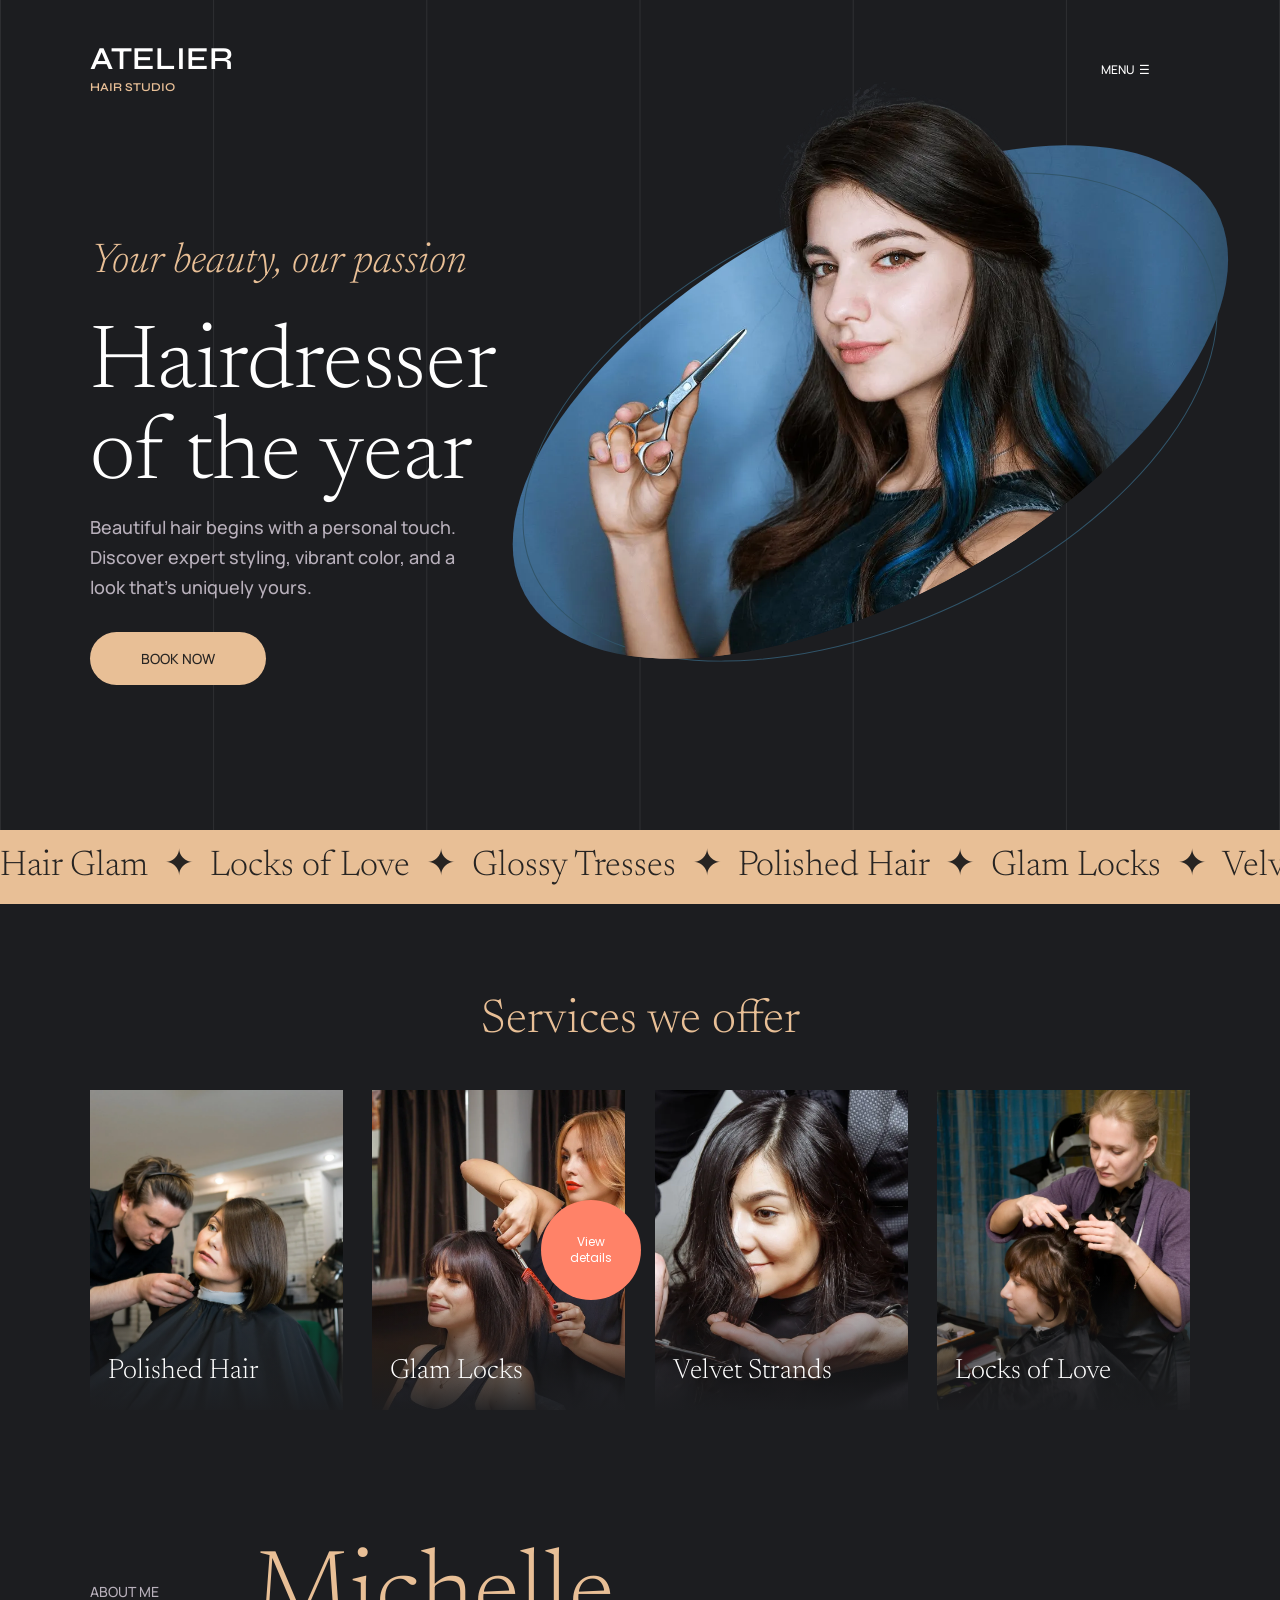
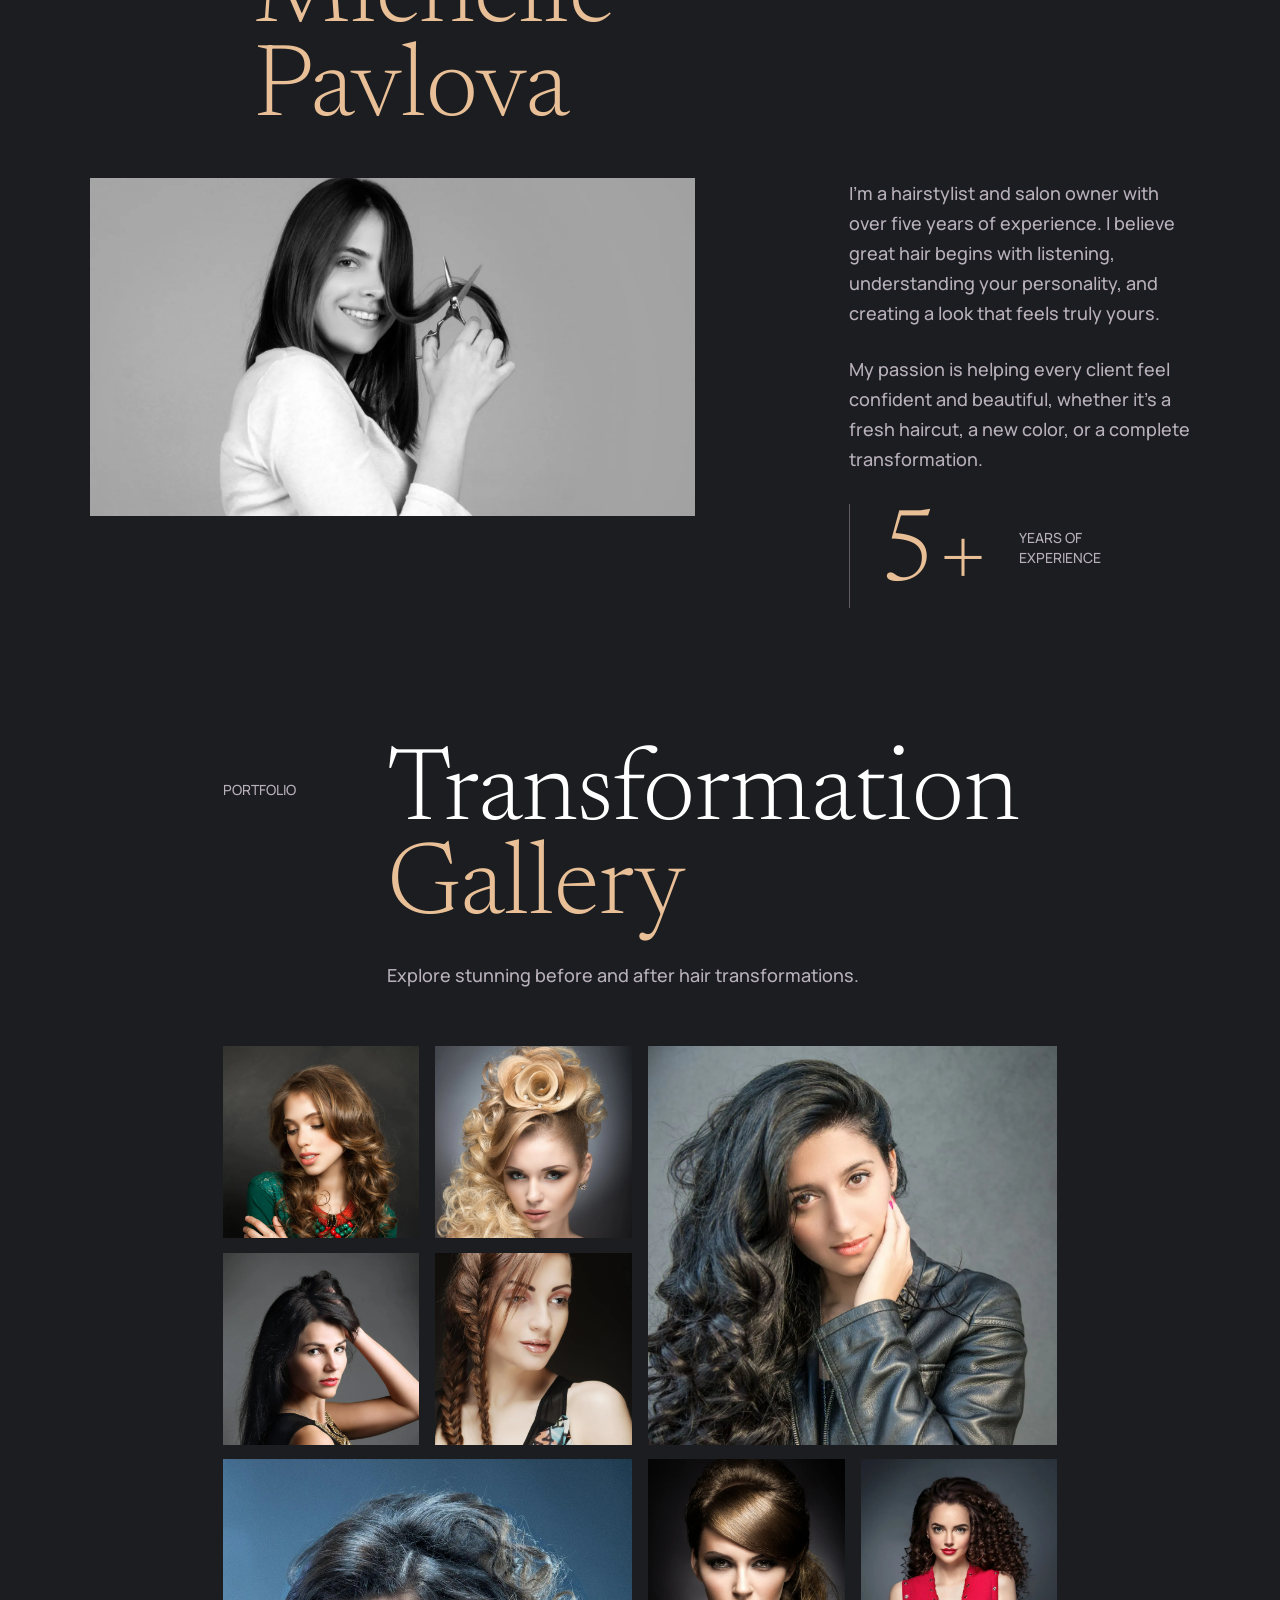
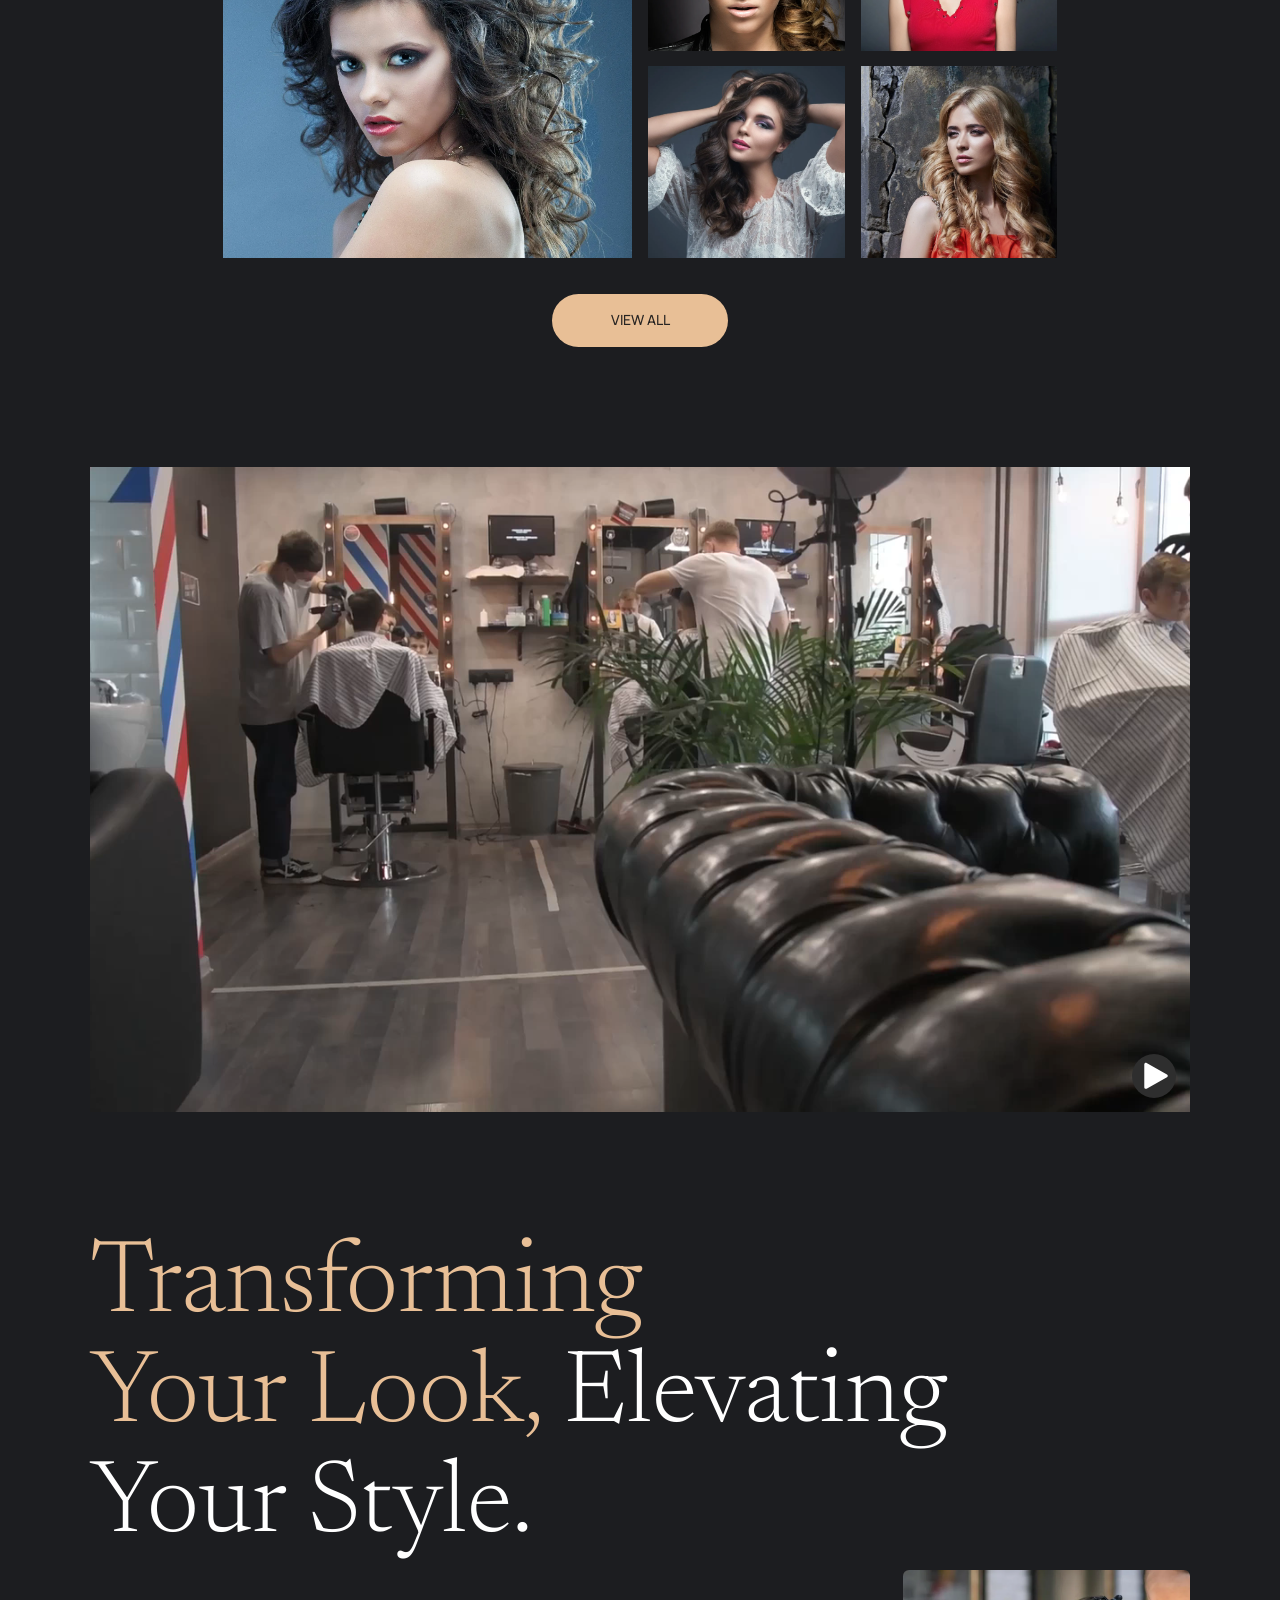
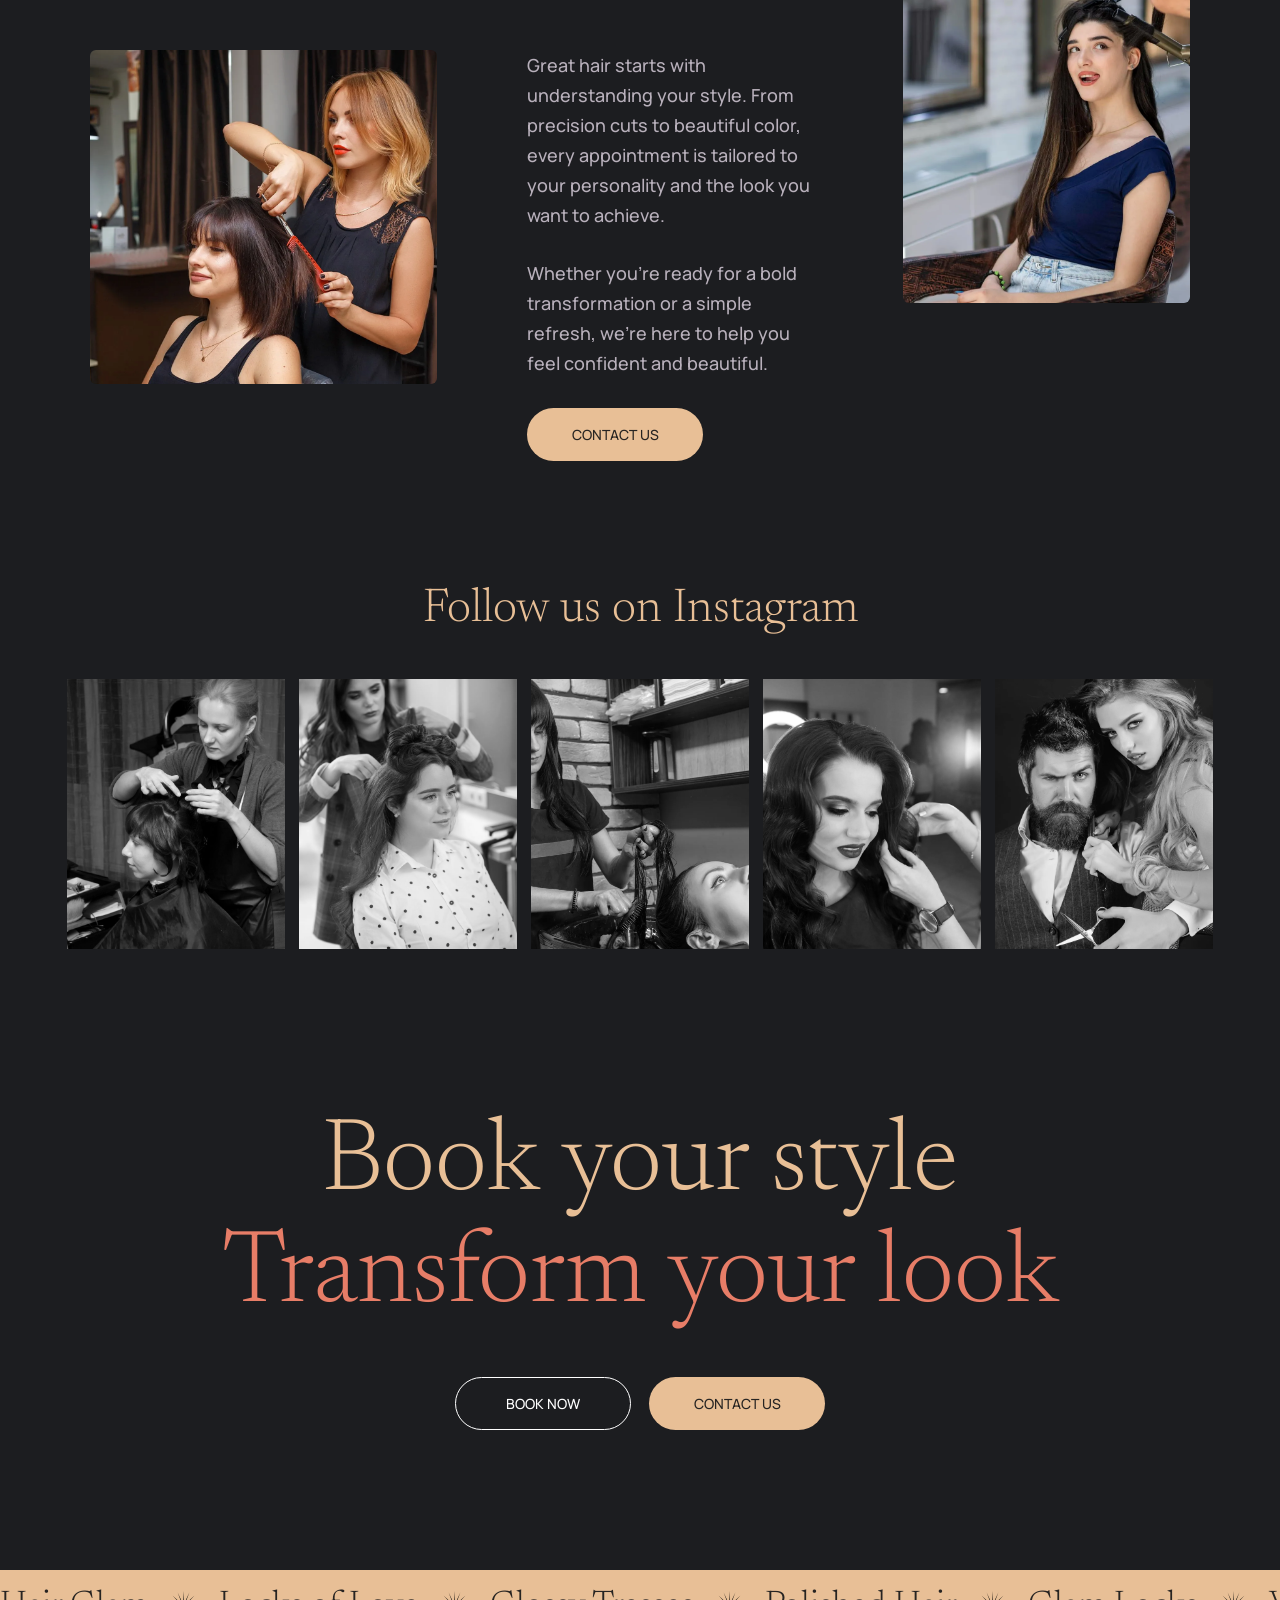
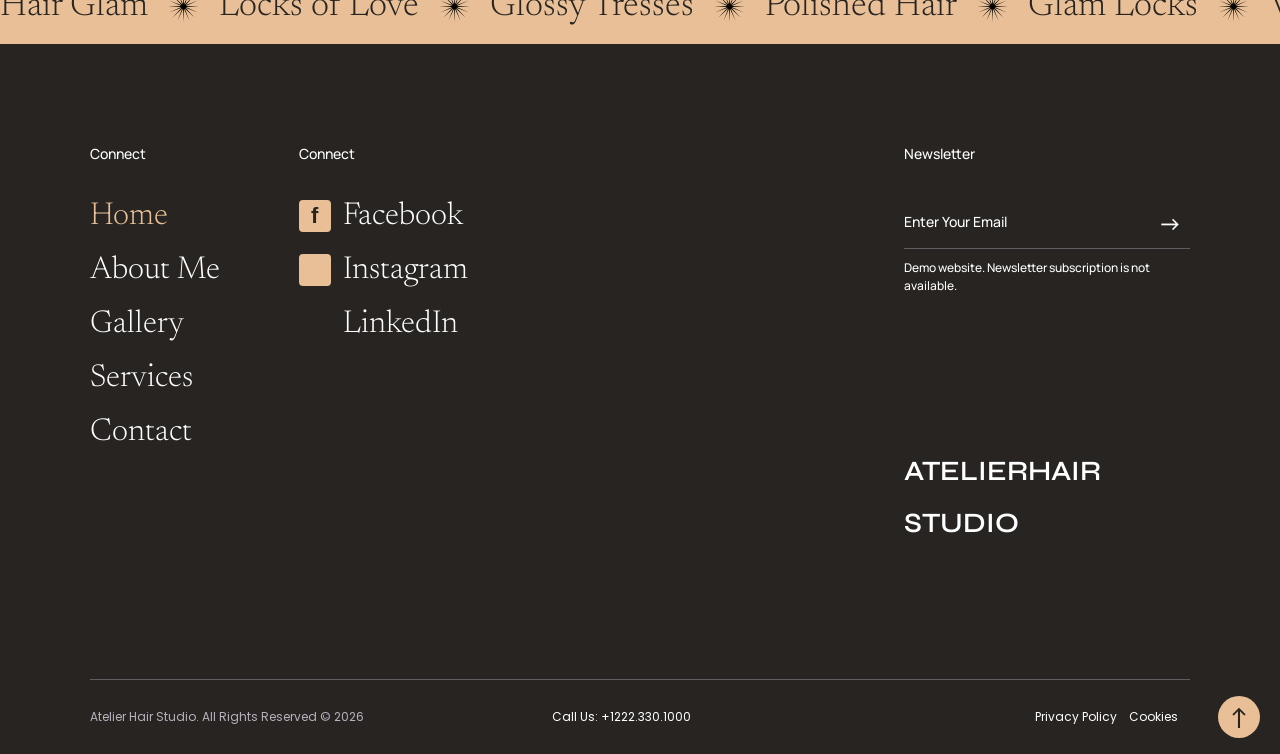
==== commit 932ca25a: "Fix mobile hero alignment and loop manually started video" ====
--- a/index.html
+++ b/index.html
@@ -90,8 +90,8 @@
       <a href="#home" class="gallery-button w-button">VIEW ALL</a>
     </div>
     <div class="video-section">
-      <div data-poster-url="images/haircut_poster.0000000.jpg" data-video-urls="images/haircut_mp4.mp4,images/haircut_webm.webm" data-autoplay="false" data-loop="false" data-wf-ignore="true" class="salon-video w-background-video w-background-video-atom">
-        <video id="7b755da1-7efa-6071-d401-7325c0b4fb4e-video" style="background-image:url(&quot;images/haircut_poster.0000000.jpg&quot;)" muted="" playsinline="" data-wf-ignore="true" data-object-fit="cover"><source src="images/haircut_mp4.mp4" data-wf-ignore="true"/><source src="images/haircut_webm.webm" data-wf-ignore="true"/></video>
+      <div data-poster-url="images/haircut_poster.0000000.jpg" data-video-urls="images/haircut_mp4.mp4,images/haircut_webm.webm" data-autoplay="false" data-loop="true" data-wf-ignore="true" class="salon-video w-background-video w-background-video-atom">
+        <video id="7b755da1-7efa-6071-d401-7325c0b4fb4e-video" style="background-image:url(&quot;images/haircut_poster.0000000.jpg&quot;)" loop="" muted="" playsinline="" data-wf-ignore="true" data-object-fit="cover"><source src="images/haircut_mp4.mp4" data-wf-ignore="true"/><source src="images/haircut_webm.webm" data-wf-ignore="true"/></video>
         <noscript>
           <style>
   [data-wf-bgvideo-fallback-img] {
@@ -179,7 +179,7 @@
         </div>
       </div>
       <div class="footer-bottom">
-        <div class="footer-copyright">HairDresser. All Rights Reserved © 2024</div>
+        <div class="footer-copyright">Atelier Hair Studio. All Rights Reserved © 2026</div>
         <button type="button" popovertarget="booking-demo" class="footer-phone">Call Us: +1222.330.1000</button>
         <div class="footer-privacy"><a href="privacy-policy.html" class="footer-policy-link">Privacy Policy</a><a href="#" class="footer-policy-link">Cookies</a></div>
         <a aria-label="Back to top" href="#home" class="footer-back-top">↑</a>
--- a/css/hair-style-salon.webflow.shared.c4c198691.css
+++ b/css/hair-style-salon.webflow.shared.c4c198691.css
@@ -3325,6 +3325,7 @@
   .hero-portrait {
     width: 100%;
     height: 340px;
+    right: 0;
   }
 
   .site-logo {
@@ -3335,6 +3336,7 @@
   .hero-oval {
     width: 100%;
     height: 340px;
+    right: 0;
   }
 
   .hero-eyebrow {
@@ -3347,6 +3349,7 @@
     width: 100%;
     height: 235px;
     top: 585px;
+    right: 0;
   }
 
   .services-ribbon-text {
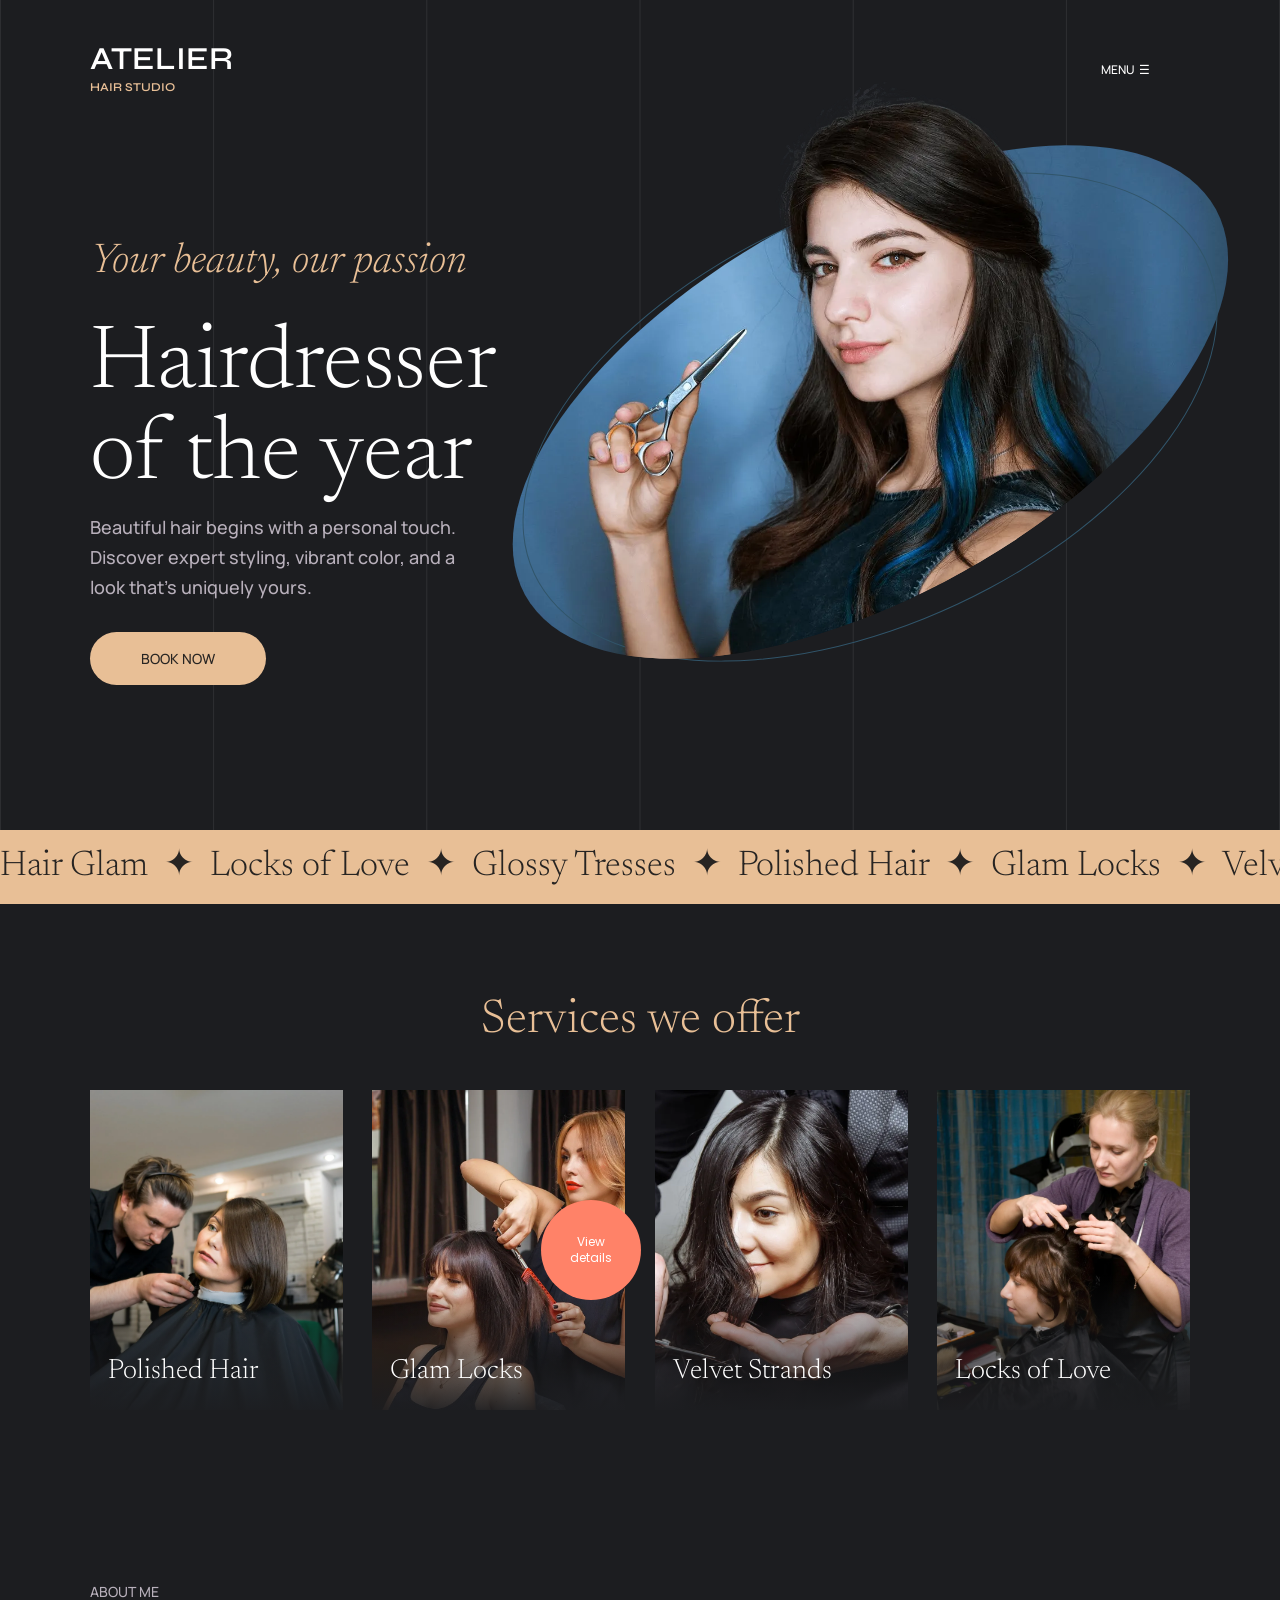
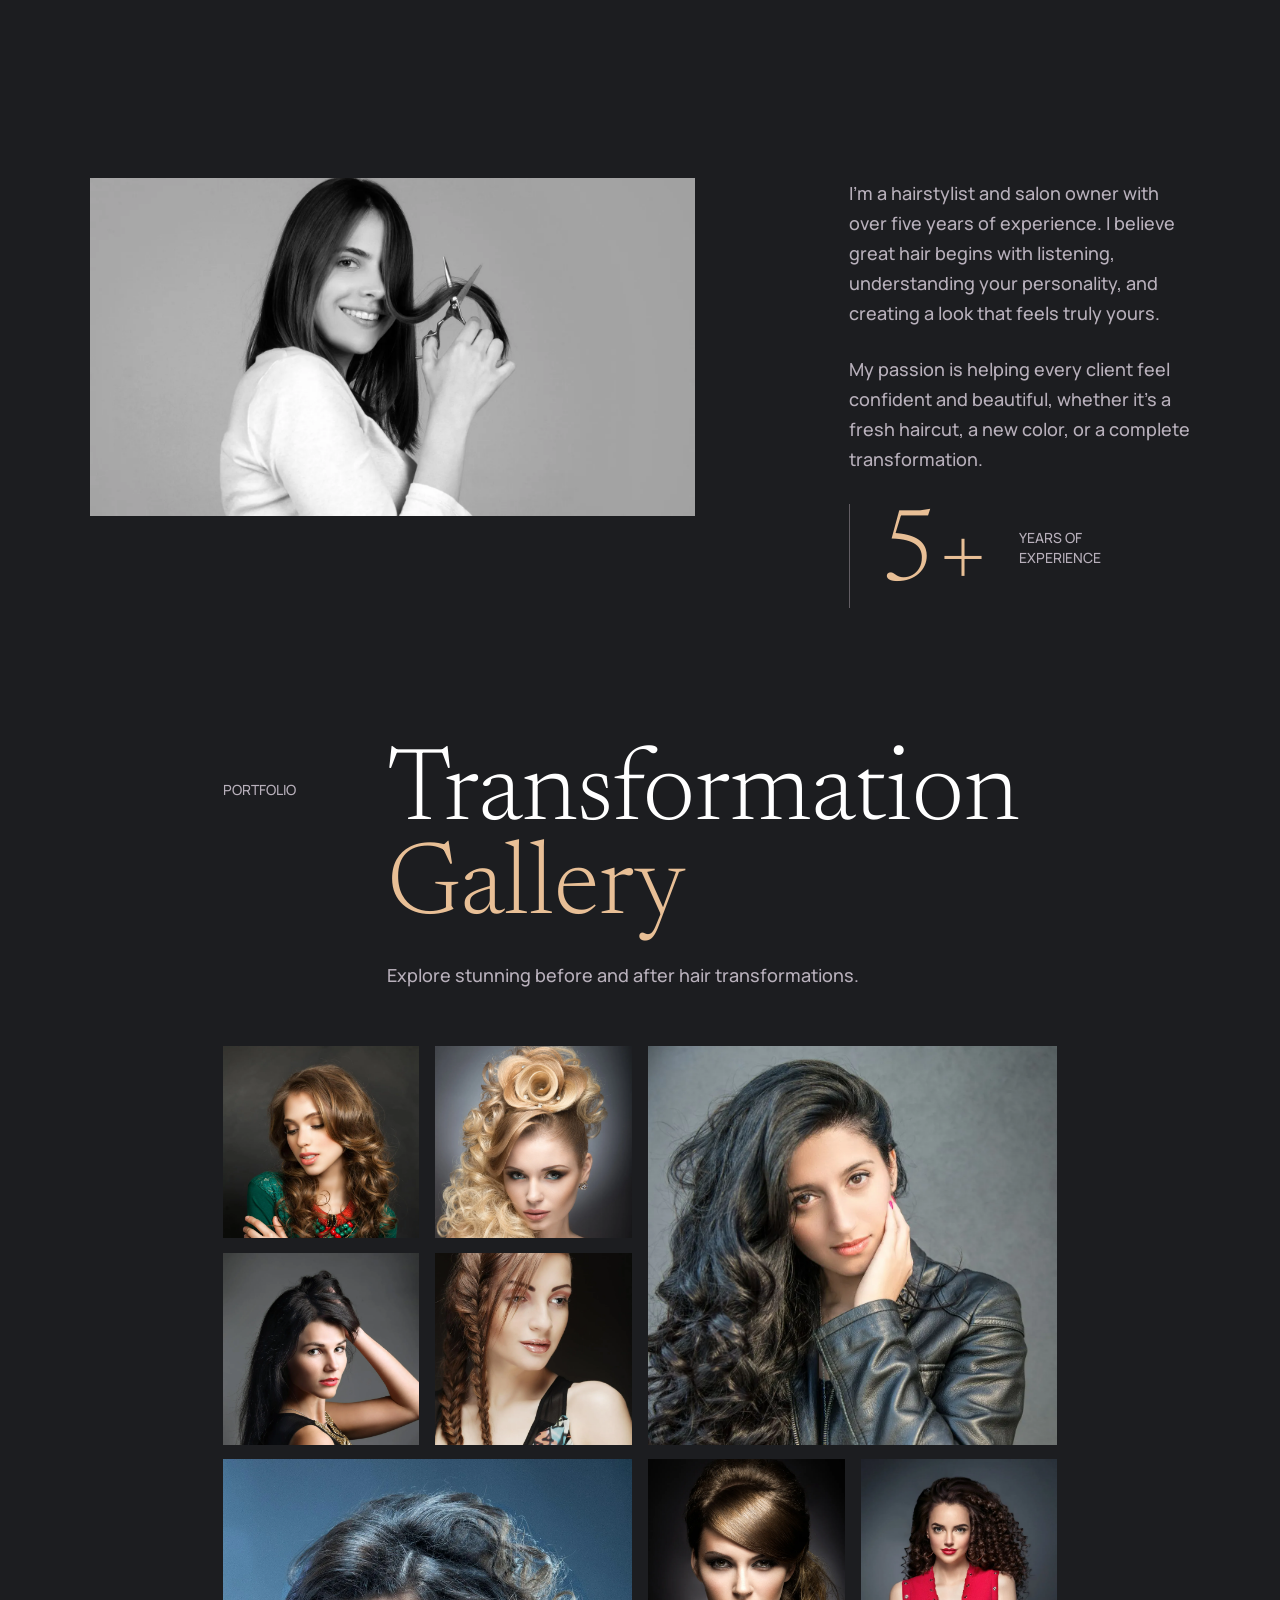
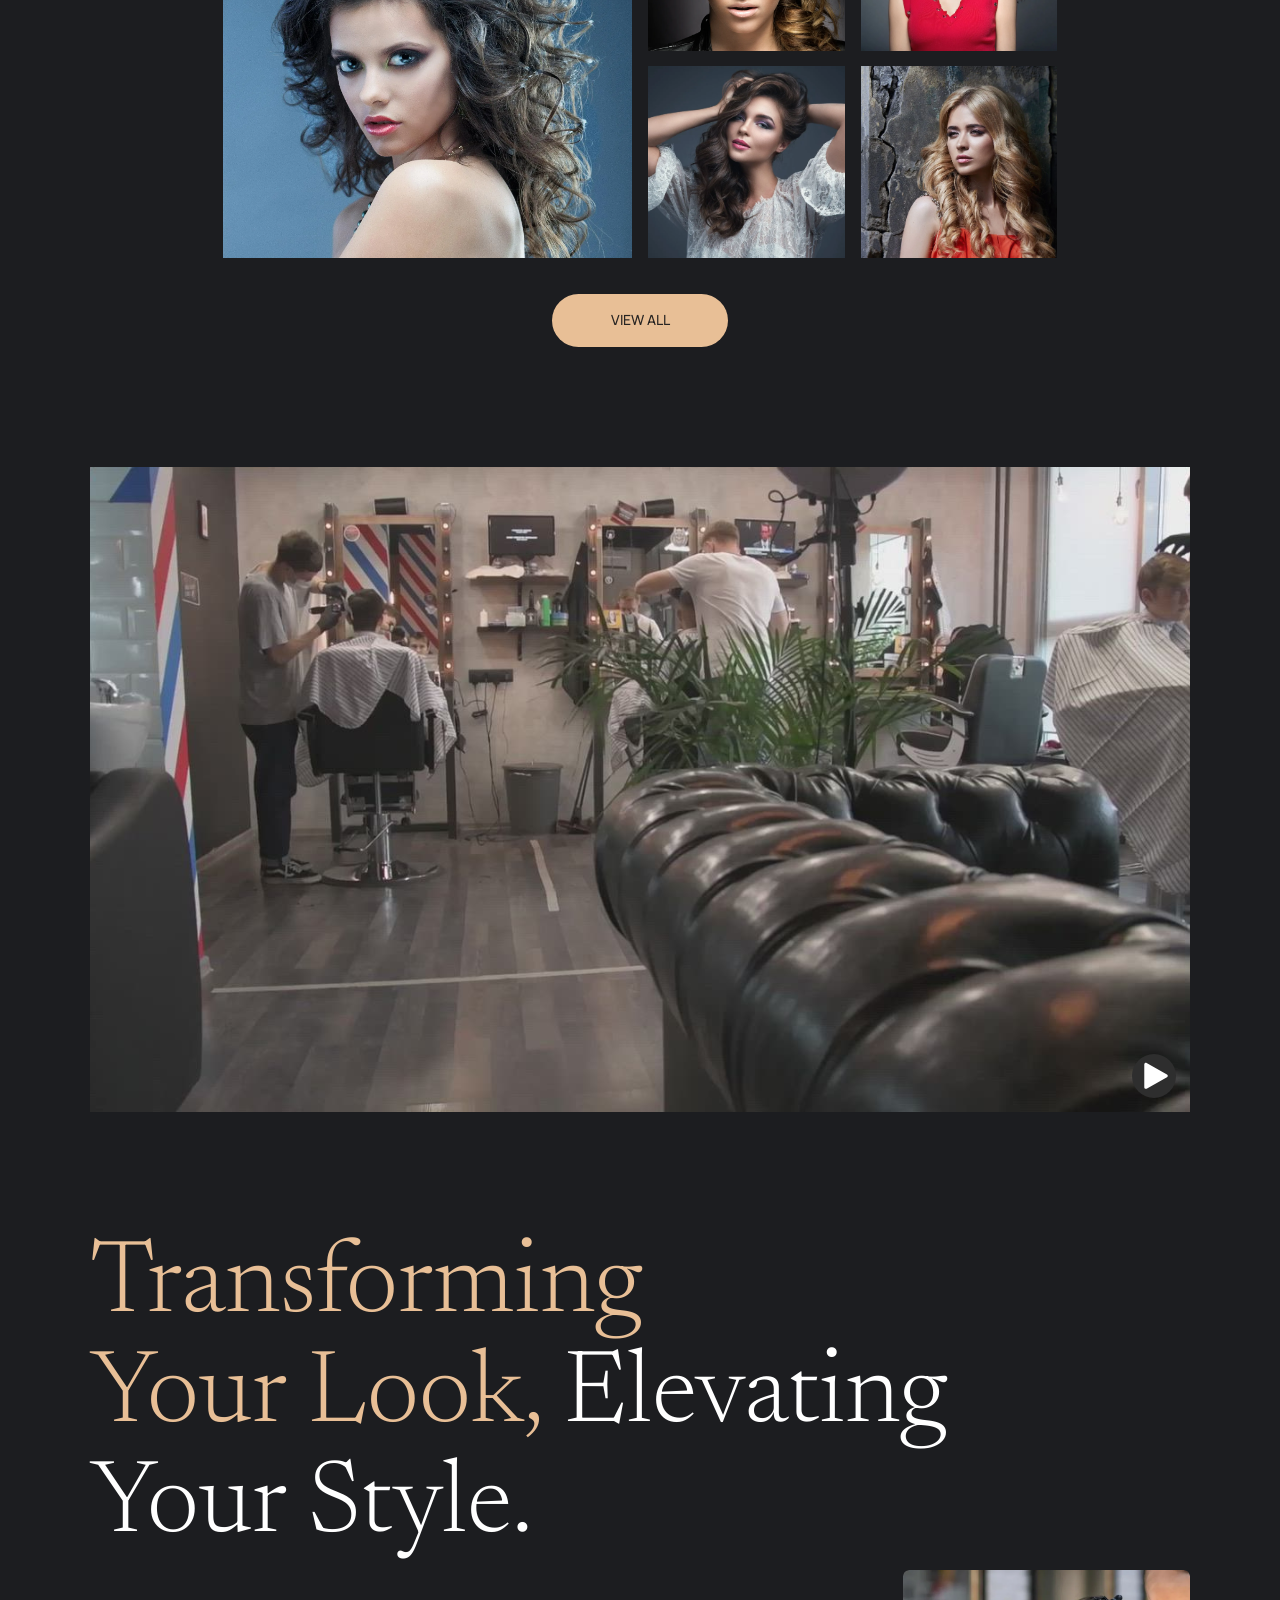
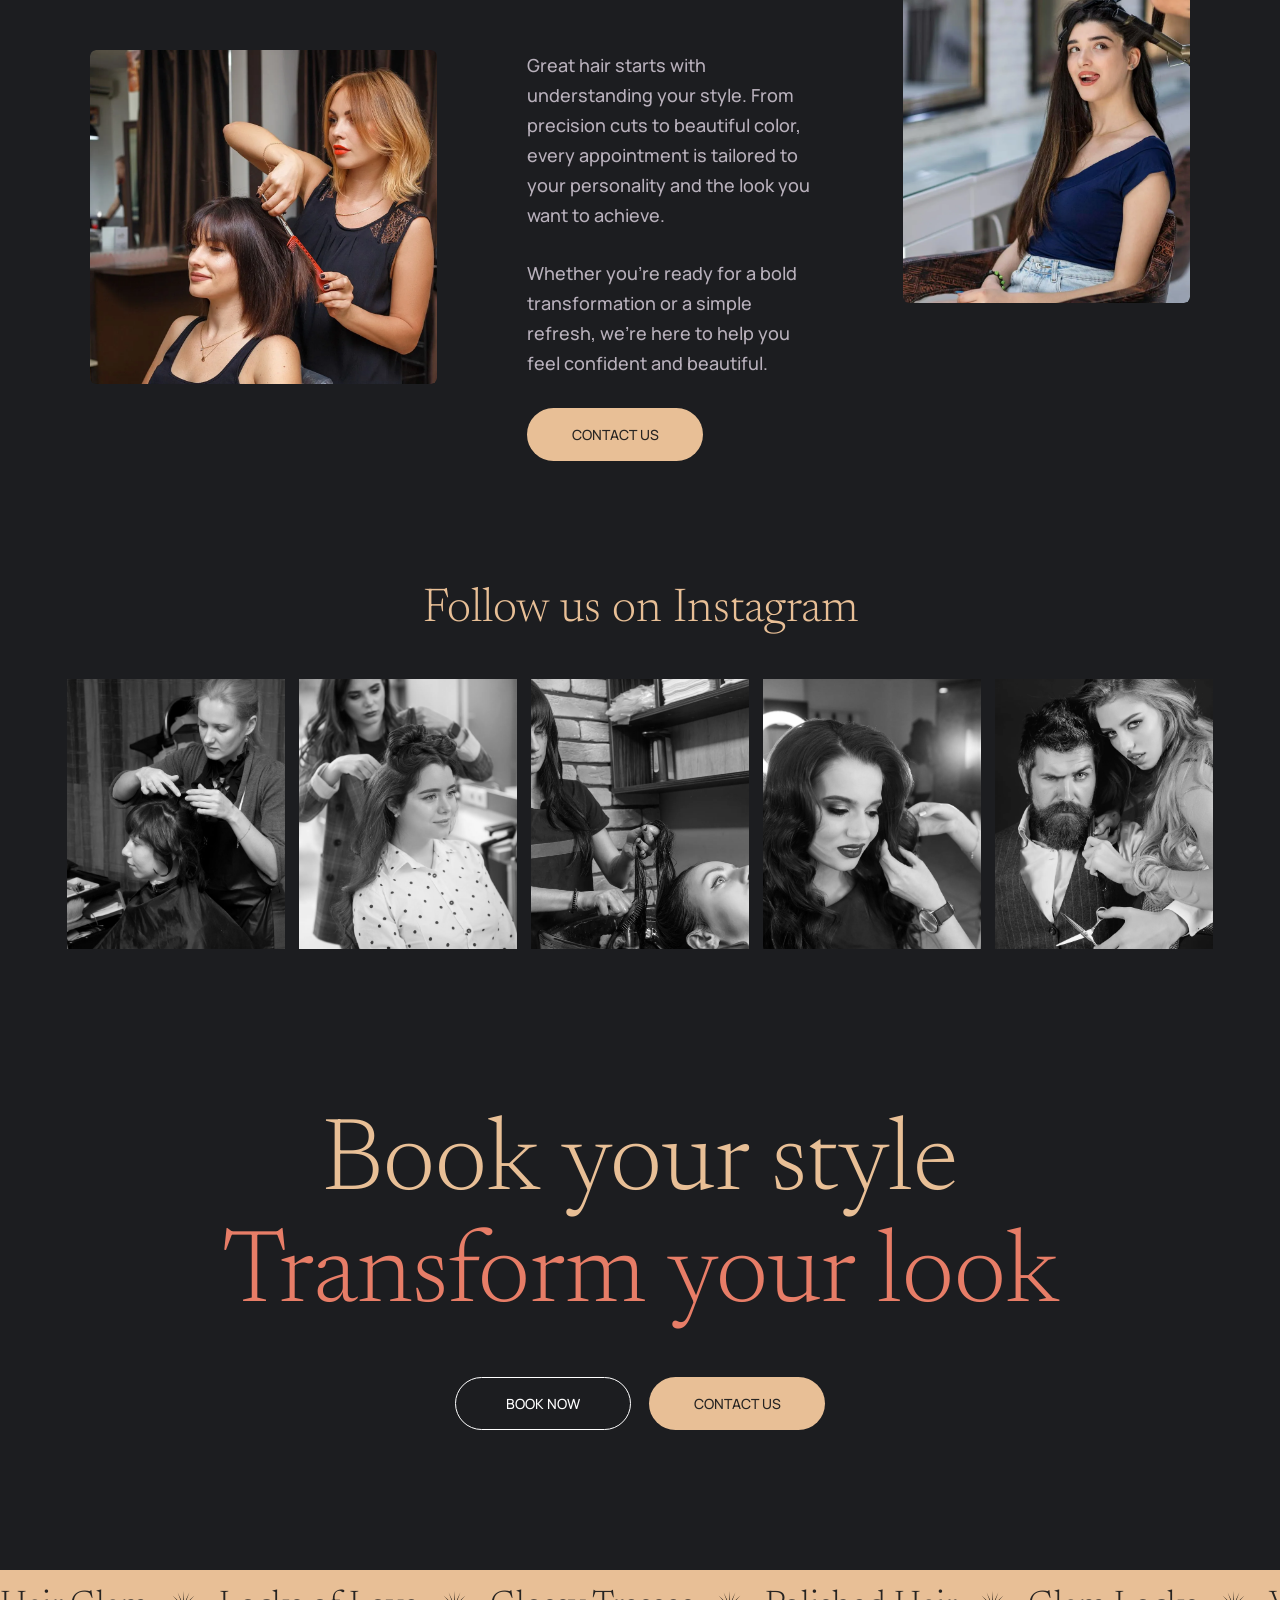
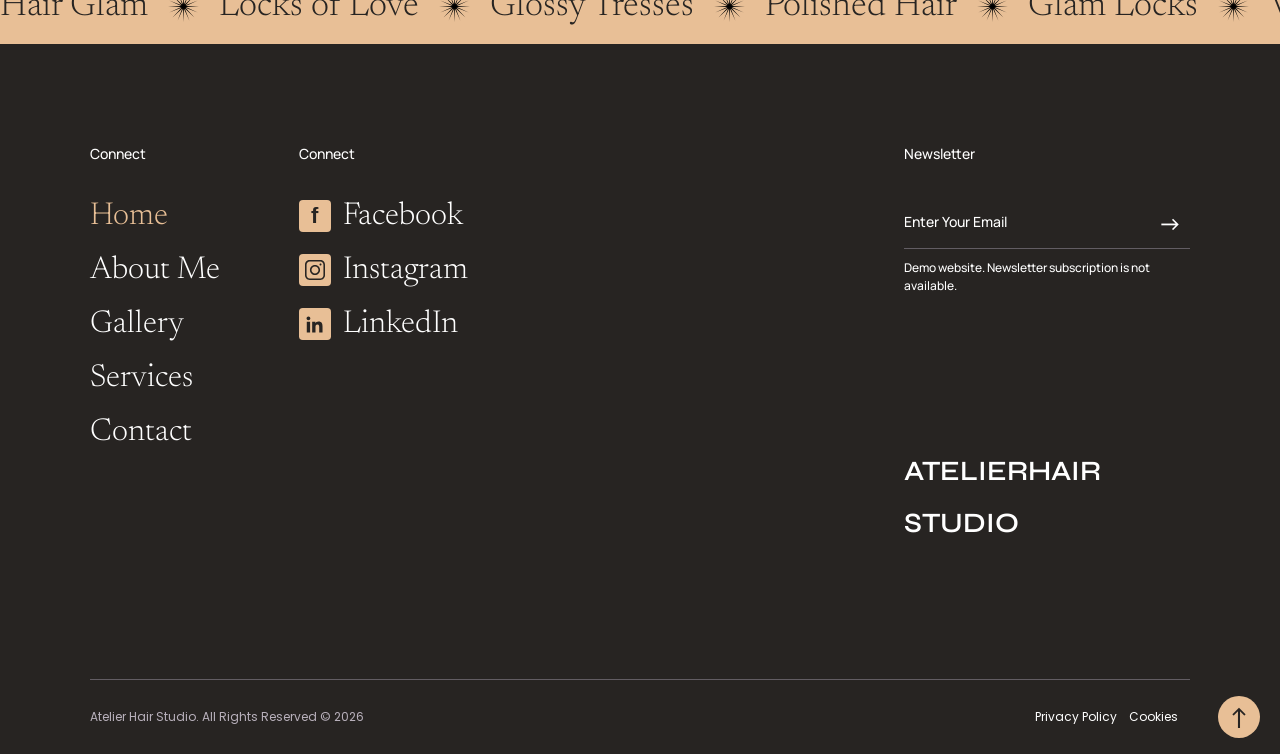
==== commit a5a5a611: "Add refined hover and scroll animations across salon landing page" ====
--- a/index.html
+++ b/index.html
@@ -8,48 +8,49 @@
     <meta content="width=device-width, initial-scale=1" name="viewport"/>
     <meta content="Webflow" name="generator"/>
     <link href="css/hair-style-salon.webflow.shared.c4c198691.css" rel="stylesheet" type="text/css"  />
+    <link href="css/hero-interactions.css" rel="stylesheet" type="text/css"/>
     <script type="text/javascript">!function(o,c){var n=c.documentElement,t=" w-mod-";n.className+=t+"js",("ontouchstart"in o||o.DocumentTouch&&c instanceof DocumentTouch)&&(n.className+=t+"touch")}(window,document);</script>
     <link href="images/favicon.png" rel="shortcut icon" type="image/x-icon"/>
     <link href="images/app-icon.png" rel="apple-touch-icon"/>
   </head>
   <body class="body">
     <div id="home" class="hero-section">
-      <h1 class="hero-title">Hairdresser of the year</h1>
+      <h1 class="hero-title"><span class="hero-title-underline">Hairdresser of the year</span></h1>
       <p class="hero-description">Beautiful hair begins with a personal touch. Discover expert styling, vibrant color, and a look that&#x27;s uniquely yours.</p>
-      <button type="button" popovertarget="booking-demo" class="button-primary">BOOK NOW</button>
+      <button type="button" popovertarget="booking-demo" class="button-primary button-hover-beige"><span class="button-hover-label">BOOK NOW</span></button>
       <img src="images/hero-hairdresser.webp" loading="lazy" sizes="(max-width: 2000px) 100vw, 2000px" srcset="images/hero-hairdresser-p-500.webp 500w, images/hero-hairdresser-p-800.webp 800w, images/hero-hairdresser-p-1080.webp 1080w, images/hero-hairdresser-p-1600.webp 1600w, images/hero-hairdresser.webp 2000w" alt="" class="hero-portrait"/>
       <div class="hero-eyebrow">Your beauty, our passion</div>
-      <img src="images/hero-background.webp" loading="lazy" sizes="(max-width: 2000px) 100vw, 2000px" srcset="images/hero-background-p-500.webp 500w, images/hero-background-p-800.webp 800w, images/hero-background-p-1080.webp 1080w, images/hero-background-p-1600.webp 1600w, images/hero-background.webp 2000w" alt="" class="hero-oval"/>
+      <div class="hero-oval"><img src="images/hero-background.webp" loading="lazy" sizes="(max-width: 2000px) 100vw, 2000px" srcset="images/hero-background-p-500.webp 500w, images/hero-background-p-800.webp 800w, images/hero-background-p-1080.webp 1080w, images/hero-background-p-1600.webp 1600w, images/hero-background.webp 2000w" alt="" class="hero-oval-image"/></div>
       <div class="site-logo">ATELIER<span class="hero-logo-subtitle">HAIR STUDIO</span></div>
       <div class="hero-ring"></div>
       <div data-hover="false" data-delay="0" class="site-menu w-dropdown">
         <div class="menu-trigger w-dropdown-toggle">
           <div class="menu-toggle">MENU  ☰</div>
         </div>
-        <nav class="menu-list w-dropdown-list"><a href="#home" class="menu-panel w-dropdown-link">Home</a><a href="#services" class="menu-panel w-dropdown-link">Services</a><a href="#contact" class="menu-panel w-dropdown-link">Contact</a></nav>
+        <nav class="menu-list w-dropdown-list"><a href="#home" class="menu-panel w-dropdown-link"><span class="menu-link-label">Home</span></a><a href="#services" class="menu-panel w-dropdown-link"><span class="menu-link-label">Services</span></a><a href="#contact" class="menu-panel w-dropdown-link"><span class="menu-link-label">Contact</span></a></nav>
       </div>
     </div>
     <div class="services-ribbon">
       <div class="services-ribbon-text">Hair Glam  ✦  Locks of Love  ✦  Glossy Tresses  ✦  Polished Hair  ✦  Glam Locks  ✦  Velvet Strands</div>
     </div>
     <div id="services" class="services-section">
-      <h2 class="services-heading">Services we offer</h2>
+      <h2 class="services-heading"><span class="services-heading-underline">Services we offer</span></h2>
       <div class="services-cards">
         <div class="service-card">
-          <img src="images/service-polished.webp" loading="lazy" sizes="(max-width: 1333px) 100vw, 1333px" srcset="images/service-polished-p-500.webp 500w, images/service-polished-p-800.webp 800w, images/service-polished-p-1080.webp 1080w, images/service-polished.webp 1333w" alt="" class="service-image"/>
+          <div class="service-image-frame"><img src="images/service-polished.webp" loading="lazy" sizes="(max-width: 1333px) 100vw, 1333px" srcset="images/service-polished-p-500.webp 500w, images/service-polished-p-800.webp 800w, images/service-polished-p-1080.webp 1080w, images/service-polished.webp 1333w" alt="" class="service-image"/></div>
           <div class="service-caption">Polished Hair</div>
         </div>
         <div class="service-card">
-          <img src="images/service-glam.webp" loading="lazy" sizes="(max-width: 2000px) 100vw, 2000px" srcset="images/service-glam-p-500.webp 500w, images/service-glam-p-800.webp 800w, images/service-glam-p-1080.webp 1080w, images/service-glam-p-1600.webp 1600w, images/service-glam.webp 2000w" alt="" class="service-image"/>
+          <div class="service-image-frame"><img src="images/service-glam.webp" loading="lazy" sizes="(max-width: 2000px) 100vw, 2000px" srcset="images/service-glam-p-500.webp 500w, images/service-glam-p-800.webp 800w, images/service-glam-p-1080.webp 1080w, images/service-glam-p-1600.webp 1600w, images/service-glam.webp 2000w" alt="" class="service-image"/></div>
           <div class="service-caption">Glam Locks</div>
           <div class="service-details-badge">View details</div>
         </div>
         <div class="service-card">
-          <img src="images/service-velvet.webp" loading="lazy" sizes="(max-width: 2000px) 100vw, 2000px" srcset="images/service-velvet-p-500.webp 500w, images/service-velvet-p-800.webp 800w, images/service-velvet-p-1080.webp 1080w, images/service-velvet-p-1600.webp 1600w, images/service-velvet.webp 2000w" alt="" class="service-image"/>
+          <div class="service-image-frame"><img src="images/service-velvet.webp" loading="lazy" sizes="(max-width: 2000px) 100vw, 2000px" srcset="images/service-velvet-p-500.webp 500w, images/service-velvet-p-800.webp 800w, images/service-velvet-p-1080.webp 1080w, images/service-velvet-p-1600.webp 1600w, images/service-velvet.webp 2000w" alt="" class="service-image"/></div>
           <div class="service-caption">Velvet Strands</div>
         </div>
         <div class="service-card">
-          <img src="images/service-locks.webp" loading="lazy" sizes="(max-width: 1339px) 100vw, 1339px" srcset="images/service-locks-p-500.webp 500w, images/service-locks-p-800.webp 800w, images/service-locks-p-1080.webp 1080w, images/service-locks.webp 1339w" alt="" class="service-image"/>
+          <div class="service-image-frame"><img src="images/service-locks.webp" loading="lazy" sizes="(max-width: 1339px) 100vw, 1339px" srcset="images/service-locks-p-500.webp 500w, images/service-locks-p-800.webp 800w, images/service-locks-p-1080.webp 1080w, images/service-locks.webp 1339w" alt="" class="service-image"/></div>
           <div class="service-caption">Locks of Love</div>
         </div>
       </div>
@@ -79,15 +80,15 @@
       </div>
       <div class="gallery-mosaic">
         <div class="gallery-column-left">
-          <div class="gallery-small-grid"><img src="images/gallery-02.webp" loading="lazy" sizes="(max-width: 1333px) 100vw, 1333px" srcset="images/gallery-02-p-500.webp 500w, images/gallery-02-p-800.webp 800w, images/gallery-02-p-1080.webp 1080w, images/gallery-02.webp 1333w" alt="" class="gallery-small-image"/><img src="images/gallery-01.webp" loading="lazy" sizes="(max-width: 1333px) 100vw, 1333px" srcset="images/gallery-01-p-500.webp 500w, images/gallery-01-p-800.webp 800w, images/gallery-01-p-1080.webp 1080w, images/gallery-01.webp 1333w" alt="" class="gallery-small-image"/><img src="images/gallery-04.webp" loading="lazy" sizes="(max-width: 1333px) 100vw, 1333px" srcset="images/gallery-04-p-500.webp 500w, images/gallery-04-p-800.webp 800w, images/gallery-04-p-1080.webp 1080w, images/gallery-04.webp 1333w" alt="" class="gallery-small-image gallery-crop-center"/><img src="images/gallery-06.webp" loading="lazy" sizes="(max-width: 1333px) 100vw, 1333px" srcset="images/gallery-06-p-500.webp 500w, images/gallery-06-p-800.webp 800w, images/gallery-06-p-1080.webp 1080w, images/gallery-06.webp 1333w" alt="" class="gallery-small-image gallery-crop-center"/></div>
-          <img src="images/gallery-08.webp" loading="lazy" sizes="(max-width: 1533px) 100vw, 1533px" srcset="images/gallery-08-p-500.webp 500w, images/gallery-08-p-800.webp 800w, images/gallery-08-p-1080.webp 1080w, images/gallery-08.webp 1533w" alt="" class="gallery-large-image"/>
+          <div class="gallery-small-grid"><div class="gallery-small-image gallery-photo-frame"><img src="images/gallery-02.webp" loading="lazy" sizes="(max-width: 1333px) 100vw, 1333px" srcset="images/gallery-02-p-500.webp 500w, images/gallery-02-p-800.webp 800w, images/gallery-02-p-1080.webp 1080w, images/gallery-02.webp 1333w" alt="" class="gallery-small-image gallery-photo-image"/></div><div class="gallery-small-image gallery-photo-frame"><img src="images/gallery-01.webp" loading="lazy" sizes="(max-width: 1333px) 100vw, 1333px" srcset="images/gallery-01-p-500.webp 500w, images/gallery-01-p-800.webp 800w, images/gallery-01-p-1080.webp 1080w, images/gallery-01.webp 1333w" alt="" class="gallery-small-image gallery-photo-image"/></div><div class="gallery-small-image gallery-crop-center gallery-photo-frame"><img src="images/gallery-04.webp" loading="lazy" sizes="(max-width: 1333px) 100vw, 1333px" srcset="images/gallery-04-p-500.webp 500w, images/gallery-04-p-800.webp 800w, images/gallery-04-p-1080.webp 1080w, images/gallery-04.webp 1333w" alt="" class="gallery-small-image gallery-crop-center gallery-photo-image"/></div><div class="gallery-small-image gallery-crop-center gallery-photo-frame"><img src="images/gallery-06.webp" loading="lazy" sizes="(max-width: 1333px) 100vw, 1333px" srcset="images/gallery-06-p-500.webp 500w, images/gallery-06-p-800.webp 800w, images/gallery-06-p-1080.webp 1080w, images/gallery-06.webp 1333w" alt="" class="gallery-small-image gallery-crop-center gallery-photo-image"/></div></div>
+          <div class="gallery-large-image gallery-photo-frame"><img src="images/gallery-08.webp" loading="lazy" sizes="(max-width: 1533px) 100vw, 1533px" srcset="images/gallery-08-p-500.webp 500w, images/gallery-08-p-800.webp 800w, images/gallery-08-p-1080.webp 1080w, images/gallery-08.webp 1533w" alt="" class="gallery-large-image gallery-photo-image"/></div>
         </div>
         <div class="gallery-column-right">
-          <img src="images/gallery-03.webp" loading="lazy" sizes="(max-width: 2000px) 100vw, 2000px" srcset="images/gallery-03-p-500.webp 500w, images/gallery-03-p-800.webp 800w, images/gallery-03-p-1080.webp 1080w, images/gallery-03-p-1600.webp 1600w, images/gallery-03.webp 2000w" alt="" class="gallery-feature-image"/>
-          <div class="gallery-small-grid"><img src="images/gallery-05.webp" loading="lazy" sizes="(max-width: 1333px) 100vw, 1333px" srcset="images/gallery-05-p-500.webp 500w, images/gallery-05-p-800.webp 800w, images/gallery-05-p-1080.webp 1080w, images/gallery-05.webp 1333w" alt="" class="gallery-small-image"/><img src="images/gallery-07.webp" loading="lazy" sizes="(max-width: 2000px) 100vw, 2000px" srcset="images/gallery-07-p-500.webp 500w, images/gallery-07-p-800.webp 800w, images/gallery-07-p-1080.webp 1080w, images/gallery-07-p-1600.webp 1600w, images/gallery-07.webp 2000w" alt="" class="gallery-small-image"/><img src="images/gallery-10.webp" loading="lazy" sizes="(max-width: 2000px) 100vw, 2000px" srcset="images/gallery-10-p-500.webp 500w, images/gallery-10-p-800.webp 800w, images/gallery-10-p-1080.webp 1080w, images/gallery-10-p-1600.webp 1600w, images/gallery-10.webp 2000w" alt="" class="gallery-small-image"/><img src="images/gallery-09.webp" loading="lazy" sizes="(max-width: 2000px) 100vw, 2000px" srcset="images/gallery-09-p-500.webp 500w, images/gallery-09-p-800.webp 800w, images/gallery-09-p-1080.webp 1080w, images/gallery-09-p-1600.webp 1600w, images/gallery-09.webp 2000w" alt="" class="gallery-small-image"/></div>
+          <div class="gallery-feature-image gallery-photo-frame"><img src="images/gallery-03.webp" loading="lazy" sizes="(max-width: 2000px) 100vw, 2000px" srcset="images/gallery-03-p-500.webp 500w, images/gallery-03-p-800.webp 800w, images/gallery-03-p-1080.webp 1080w, images/gallery-03-p-1600.webp 1600w, images/gallery-03.webp 2000w" alt="" class="gallery-feature-image gallery-photo-image"/></div>
+          <div class="gallery-small-grid"><div class="gallery-small-image gallery-photo-frame"><img src="images/gallery-05.webp" loading="lazy" sizes="(max-width: 1333px) 100vw, 1333px" srcset="images/gallery-05-p-500.webp 500w, images/gallery-05-p-800.webp 800w, images/gallery-05-p-1080.webp 1080w, images/gallery-05.webp 1333w" alt="" class="gallery-small-image gallery-photo-image"/></div><div class="gallery-small-image gallery-photo-frame"><img src="images/gallery-07.webp" loading="lazy" sizes="(max-width: 2000px) 100vw, 2000px" srcset="images/gallery-07-p-500.webp 500w, images/gallery-07-p-800.webp 800w, images/gallery-07-p-1080.webp 1080w, images/gallery-07-p-1600.webp 1600w, images/gallery-07.webp 2000w" alt="" class="gallery-small-image gallery-photo-image"/></div><div class="gallery-small-image gallery-photo-frame"><img src="images/gallery-10.webp" loading="lazy" sizes="(max-width: 2000px) 100vw, 2000px" srcset="images/gallery-10-p-500.webp 500w, images/gallery-10-p-800.webp 800w, images/gallery-10-p-1080.webp 1080w, images/gallery-10-p-1600.webp 1600w, images/gallery-10.webp 2000w" alt="" class="gallery-small-image gallery-photo-image"/></div><div class="gallery-small-image gallery-photo-frame"><img src="images/gallery-09.webp" loading="lazy" sizes="(max-width: 2000px) 100vw, 2000px" srcset="images/gallery-09-p-500.webp 500w, images/gallery-09-p-800.webp 800w, images/gallery-09-p-1080.webp 1080w, images/gallery-09-p-1600.webp 1600w, images/gallery-09.webp 2000w" alt="" class="gallery-small-image gallery-photo-image"/></div></div>
         </div>
       </div>
-      <a href="#home" class="gallery-button w-button">VIEW ALL</a>
+      <a href="#home" class="gallery-button w-button button-hover-beige"><span class="button-hover-label">VIEW ALL</span></a>
     </div>
     <div class="video-section">
       <div data-poster-url="images/haircut_poster.0000000.jpg" data-video-urls="images/haircut_mp4.mp4,images/haircut_webm.webm" data-autoplay="false" data-loop="true" data-wf-ignore="true" class="salon-video w-background-video w-background-video-atom">
@@ -113,24 +114,24 @@
       </div>
     </div>
     <div class="style-section">
-      <h2 class="style-heading"><span class="style-heading-first-line">Transforming</span><span class="style-heading-accent"> Your Look,</span> Elevating Your Style.</h2>
+      <h2 class="style-heading"><span class="style-heading-first-line"><span class="style-heading-underline">Transforming</span></span><span class="style-heading-underline"><span class="style-heading-accent"> Your Look,</span> Elevating Your Style.</span></h2>
       <div class="style-content">
-        <img src="images/service-glam.webp" loading="lazy" sizes="(max-width: 2000px) 100vw, 2000px" srcset="images/service-glam-p-500.webp 500w, images/service-glam-p-800.webp 800w, images/service-glam-p-1080.webp 1080w, images/service-glam-p-1600.webp 1600w, images/service-glam.webp 2000w" alt="" class="style-salon-image"/>
+        <div class="style-salon-image style-photo-frame"><img src="images/service-glam.webp" loading="lazy" sizes="(max-width: 2000px) 100vw, 2000px" srcset="images/service-glam-p-500.webp 500w, images/service-glam-p-800.webp 800w, images/service-glam-p-1080.webp 1080w, images/service-glam-p-1600.webp 1600w, images/service-glam.webp 2000w" alt="" class="style-salon-image style-photo-image"/></div>
         <div class="style-copy">
           <p class="style-description">Great hair starts with understanding your style. From precision cuts to beautiful color, every appointment is tailored to your personality and the look you want to achieve.</p>
           <p class="style-description-secondary">Whether you&#x27;re ready for a bold transformation or a simple refresh, we&#x27;re here to help you feel confident and beautiful.</p>
-          <button type="button" popovertarget="booking-demo" class="style-contact-button">CONTACT US</button>
+          <button type="button" popovertarget="booking-demo" class="style-contact-button button-hover-beige"><span class="button-hover-label">CONTACT US</span></button>
         </div>
-        <img src="images/style-portrait.webp" loading="lazy" sizes="(max-width: 2000px) 100vw, 2000px" srcset="images/style-portrait-p-500.webp 500w, images/style-portrait-p-800.webp 800w, images/style-portrait-p-1080.webp 1080w, images/style-portrait-p-1600.webp 1600w, images/style-portrait.webp 2000w" alt="" class="style-portrait-image"/>
+        <div class="style-portrait-image style-photo-frame"><img src="images/style-portrait.webp" loading="lazy" sizes="(max-width: 2000px) 100vw, 2000px" srcset="images/style-portrait-p-500.webp 500w, images/style-portrait-p-800.webp 800w, images/style-portrait-p-1080.webp 1080w, images/style-portrait-p-1600.webp 1600w, images/style-portrait.webp 2000w" alt="" class="style-portrait-image style-photo-image"/></div>
       </div>
     </div>
     <div class="instagram-section">
-      <h2 class="instagram-heading">Follow us on Instagram</h2>
+      <h2 class="instagram-heading"><span class="instagram-heading-label">Follow us on Instagram</span></h2>
       <div class="instagram-feed"><img src="images/service-locks.webp" loading="lazy" sizes="(max-width: 1339px) 100vw, 1339px" srcset="images/service-locks-p-500.webp 500w, images/service-locks-p-800.webp 800w, images/service-locks-p-1080.webp 1080w, images/service-locks.webp 1339w" alt="" class="instagram-image"/><img src="images/instagram-05.webp" loading="lazy" sizes="(max-width: 1333px) 100vw, 1333px" srcset="images/instagram-05-p-500.webp 500w, images/instagram-05-p-800.webp 800w, images/instagram-05-p-1080.webp 1080w, images/instagram-05.webp 1333w" alt="" class="instagram-image"/><img src="images/instagram-03.webp" loading="lazy" sizes="(max-width: 2000px) 100vw, 2000px" srcset="images/instagram-03-p-500.webp 500w, images/instagram-03-p-800.webp 800w, images/instagram-03-p-1080.webp 1080w, images/instagram-03-p-1600.webp 1600w, images/instagram-03.webp 2000w" alt="" class="instagram-image"/><img src="images/instagram-04.webp" loading="lazy" sizes="(max-width: 1335px) 100vw, 1335px" srcset="images/instagram-04-p-500.webp 500w, images/instagram-04-p-800.webp 800w, images/instagram-04-p-1080.webp 1080w, images/instagram-04.webp 1335w" alt="" class="instagram-image"/><img src="images/instagram-02.webp" loading="lazy" sizes="(max-width: 1335px) 100vw, 1335px" srcset="images/instagram-02-p-500.webp 500w, images/instagram-02-p-800.webp 800w, images/instagram-02-p-1080.webp 1080w, images/instagram-02.webp 1335w" alt="" class="instagram-image"/></div>
     </div>
     <div class="booking-section">
       <h2 class="booking-heading">Book your style <span class="booking-heading-accent">Transform your look</span></h2>
-      <div class="booking-actions"><button type="button" popovertarget="booking-demo" class="booking-book-button">BOOK NOW</button><button type="button" popovertarget="booking-demo" class="booking-contact-button">CONTACT US</button></div>
+      <div class="booking-actions"><button type="button" popovertarget="booking-demo" class="booking-book-button button-hover-white"><span class="button-hover-label">BOOK NOW</span></button><button type="button" popovertarget="booking-demo" class="booking-contact-button button-hover-beige"><span class="button-hover-label">CONTACT US</span></button></div>
     </div>
     <div class="footer-ribbon">
       <div class="footer-ribbon-track">
@@ -161,13 +162,13 @@
           <div class="footer-column-label">Connect</div>
           <div class="footer-social-row">
             <div class="footer-facebook-icon">f</div>
-            <a href="https://www.facebook.com/" class="footer-social-link">Facebook</a>
+            <a href="https://www.facebook.com/" class="footer-social-link"><span class="footer-link-label">Facebook</span></a>
           </div>
           <div class="footer-social-row">
             <div class="footer-instagram-icon"><img src="images/icon-14.svg" loading="lazy" alt="" class="footer-instagram-symbol"/></div>
-            <a href="https://www.instagram.com/" class="footer-social-link">Instagram</a>
+            <a href="https://www.instagram.com/" class="footer-social-link"><span class="footer-link-label">Instagram</span></a>
           </div>
-          <div class="footer-social-row"><img src="images/icon-12.svg" loading="lazy" alt="" class="footer-linkedin-icon"/><a href="https://www.linkedin.com/" class="footer-social-link">LinkedIn</a></div>
+          <div class="footer-social-row"><img src="images/icon-12.svg" loading="lazy" alt="" class="footer-linkedin-icon"/><a href="https://www.linkedin.com/" class="footer-social-link"><span class="footer-link-label">LinkedIn</span></a></div>
         </div>
         <div class="footer-newsletter">
           <div class="footer-newsletter-label">Newsletter</div>
@@ -180,9 +181,8 @@
       </div>
       <div class="footer-bottom">
         <div class="footer-copyright">Atelier Hair Studio. All Rights Reserved © 2026</div>
-        <button type="button" popovertarget="booking-demo" class="footer-phone">Call Us: +1222.330.1000</button>
-        <div class="footer-privacy"><a href="privacy-policy.html" class="footer-policy-link">Privacy Policy</a><a href="#" class="footer-policy-link">Cookies</a></div>
-        <a aria-label="Back to top" href="#home" class="footer-back-top">↑</a>
+        <div class="footer-privacy"><a href="privacy-policy.html" class="footer-policy-link"><span class="footer-link-label">Privacy Policy</span></a><a href="#" class="footer-policy-link"><span class="footer-link-label">Cookies</span></a></div>
+        <a aria-label="Back to top" href="#home" class="footer-back-top button-hover-beige"><span class="button-hover-label">↑</span></a>
       </div>
     </footer>
     <div id="booking-demo" role="dialog" aria-label="Demo WhatsApp booking" popover="auto" class="booking-demo-dialog">
@@ -193,5 +193,6 @@
     <script src="js/jquery.js?site=6adfbfdc0ecb2563be46e93e" type="text/javascript"  ></script>
     <script src="js/webflow.schunk.7321a5097fb66f41.js" type="text/javascript"  ></script>
     <script src="js/webflow-script.js" type="text/javascript"  ></script>
+    <script src="js/about-name-reveal.js" defer></script>
   </body>
 </html>
--- a/css/hero-interactions.css
+++ b/css/hero-interactions.css
@@ -0,0 +1,185 @@
+/* Hero hover study — local preview, scoped to the existing Hero. */
+.hero-oval { clip-path: none; overflow: visible; pointer-events: none; transition: filter 380ms ease; }
+.hero-oval-image { width: 100%; height: 100%; object-fit: cover; object-position: right top; clip-path: polygon(97.128% 26.417%, 97.588% 28.024%, 97.917% 29.71%, 98.115% 31.472%, 98.182% 33.303%, 98.116% 35.199%, 97.918% 37.156%, 97.589% 39.166%, 97.13% 41.225%, 96.541% 43.328%, 95.825% 45.468%, 94.983% 47.64%, 94.018% 49.837%, 92.932% 52.054%, 91.729% 54.285%, 90.411% 56.522%, 88.982% 58.762%, 87.447% 60.996%, 85.809% 63.22%, 84.072% 65.426%, 82.243% 67.609%, 80.325% 69.764%, 78.324% 71.883%, 76.245% 73.962%, 74.094% 75.994%, 71.878% 77.973%, 69.601% 79.896%, 67.27% 81.756%, 64.893% 83.547%, 62.474% 85.267%, 60.021% 86.908%, 57.541% 88.468%, 55.04% 89.941%, 52.526% 91.324%, 50.004% 92.613%, 47.482% 93.805%, 44.968% 94.895%, 42.467% 95.882%, 39.986% 96.762%, 37.533% 97.533%, 35.115% 98.193%, 32.737% 98.74%, 30.406% 99.173%, 28.129% 99.49%, 25.913% 99.69%, 23.762% 99.774%, 21.683% 99.74%, 19.681% 99.59%, 17.763% 99.322%, 15.933% 98.939%, 14.197% 98.44%, 12.558% 97.828%, 11.022% 97.104%, 9.594% 96.27%, 8.275% 95.329%, 7.072% 94.282%, 5.985% 93.133%, 5.02% 91.886%, 4.178% 90.542%, 3.461% 89.107%, 2.872% 87.583%, 2.412% 85.976%, 2.083% 84.29%, 1.885% 82.528%, 1.818% 80.697%, 1.884% 78.801%, 2.082% 76.844%, 2.411% 74.834%, 2.87% 72.775%, 3.459% 70.672%, 4.175% 68.532%, 5.017% 66.36%, 5.982% 64.163%, 7.068% 61.946%, 8.271% 59.715%, 9.589% 57.478%, 11.018% 55.238%, 12.553% 53.004%, 14.191% 50.78%, 15.928% 48.574%, 17.757% 46.391%, 19.675% 44.236%, 21.676% 42.117%, 23.755% 40.038%, 25.906% 38.006%, 28.122% 36.027%, 30.399% 34.104%, 32.73% 32.244%, 35.107% 30.453%, 37.526% 28.733%, 39.979% 27.092%, 42.459% 25.532%, 44.96% 24.059%, 47.474% 22.676%, 49.996% 21.387%, 52.518% 20.195%, 55.032% 19.105%, 57.533% 18.118%, 60.014% 17.238%, 62.467% 16.467%, 64.885% 15.807%, 67.263% 15.26%, 69.594% 14.827%, 71.871% 14.51%, 74.087% 14.31%, 76.238% 14.226%, 78.317% 14.26%, 80.319% 14.41%, 82.237% 14.678%, 84.067% 15.061%, 85.803% 15.56%, 87.442% 16.172%, 88.978% 16.896%, 90.406% 17.73%, 91.725% 18.671%, 92.928% 19.718%, 94.015% 20.867%, 94.98% 22.114%, 95.822% 23.458%, 96.539% 24.893%); pointer-events: auto; }
+.hero-title-underline { background-image: linear-gradient(#e8bf96, #e8bf96); background-repeat: no-repeat; background-position: 50% 100%; background-size: 0% 1px; -webkit-box-decoration-break: clone; box-decoration-break: clone; transition: background-size 420ms ease; }
+@media (hover: hover) and (pointer: fine) {
+  .hero-oval:has(.hero-oval-image:hover) { filter: drop-shadow(0 0 22px rgba(127,194,230,.65)) drop-shadow(0 0 42px rgba(127,194,230,.25)); }
+    .hero-title:hover .hero-title-underline { background-size: 100% 1px; }
+}
+@media (prefers-reduced-motion: reduce) {
+  .hero-oval, .hero-title-underline, }
+
+/* Shared CTA effects. Disabled demo controls remain inactive. */
+.button-hover-beige, .button-hover-white { transition: box-shadow 300ms ease; }
+.button-hover-beige { --button-glow: rgba(242,209,177,.1); }
+.button-hover-white { --button-glow: rgba(255,255,255,.05); }
+.button-hover-label { display: inline-block; transition: transform 300ms ease; }
+:is(.button-hover-beige, .button-hover-white):focus-visible { box-shadow: -8px -8px 20px var(--button-glow), 8px 8px 20px var(--button-glow); }
+:is(.button-hover-beige, .button-hover-white):focus-visible .button-hover-label { transform: scale(1.15); }
+@media (hover: hover) and (pointer: fine) {
+  :is(.button-hover-beige, .button-hover-white):hover { box-shadow: -8px -8px 20px var(--button-glow), 8px 8px 20px var(--button-glow); }
+  :is(.button-hover-beige, .button-hover-white):hover .button-hover-label { transform: scale(1.15); }
+}
+@media (prefers-reduced-motion: reduce) {
+  .button-hover-beige, .button-hover-white, .button-hover-label { transition: none; }
+}
+
+/* Dropdown underline mirrors the Hero title timing and center-out motion. */
+.menu-link-label {
+  background-image: linear-gradient(#fff, #fff);
+  background-repeat: no-repeat;
+  background-position: 50% 100%;
+  background-size: 0% 1px;
+  padding-bottom: 5px;
+  transition: background-size 420ms ease;
+}
+@media (hover: hover) and (pointer: fine) {
+  .site-menu .menu-panel:hover .menu-link-label { background-size: 100% 1px; }
+}
+.site-menu .menu-panel:focus-visible .menu-link-label { background-size: 100% 1px; }
+@media (prefers-reduced-motion: reduce) {
+  .menu-link-label { transition: none; }
+}
+
+/* Services heading: accent underline from the center. */
+.services-heading-underline {
+  background-image: linear-gradient(#fff, #fff);
+  background-repeat: no-repeat;
+  background-position: 50% 100%;
+  background-size: 0% 1px;
+  -webkit-box-decoration-break: clone;
+  box-decoration-break: clone;
+  transition: background-size 420ms ease;
+}
+@media (hover: hover) and (pointer: fine) {
+  .services-heading:hover .services-heading-underline { background-size: 100% 1px; }
+}
+@media (prefers-reduced-motion: reduce) {
+  .services-heading-underline { transition: none; }
+}
+
+/* Services photo zoom stays inside each original image frame. */
+.service-image-frame { width: 100%; height: 100%; overflow: hidden; }
+.service-image { transition: transform 420ms ease; }
+@media (hover: hover) and (pointer: fine) {
+  .service-card:hover .service-image { transform: scale(1.04); }
+}
+@media (prefers-reduced-motion: reduce) {
+  .service-image { transition: none; }
+}
+
+/* About name: one-time staggered letter reveal near the viewport bottom. */
+.about-name-word { display: inline-block; white-space: nowrap; }
+.about-name-letter { display: inline-block; }
+.about-heading[data-reveal="pending"] .about-name-letter { opacity: 0; transform: translateY(.22em); }
+@media (prefers-reduced-motion: reduce) {
+  .about-heading[data-reveal="pending"] .about-name-letter { opacity: 1; transform: none; }
+}
+
+/* About experience number: match the CTA label scale. */
+.about-experience-number { transition: transform 300ms ease; }
+@media (hover: hover) and (pointer: fine) {
+  .about-experience-number:hover { transform: scale(1.15); }
+}
+@media (prefers-reduced-motion: reduce) {
+  .about-experience-number { transition: none; }
+}
+
+/* Gallery: preserve mosaic sizing on the frame, zoom only its photograph. */
+.gallery-photo-frame { overflow: hidden; }
+.gallery-photo-frame > .gallery-photo-image { display: block; width: 100%; height: 100%; margin: 0; transition: transform 420ms ease; }
+@media (hover: hover) and (pointer: fine) {
+  .gallery-photo-frame:hover > .gallery-photo-image { transform: scale(1.04); }
+}
+@media (prefers-reduced-motion: reduce) {
+  .gallery-photo-frame > .gallery-photo-image { transition: none; }
+}
+
+/* Video control: a subtle hover scale, without moving its anchor. */
+.salon-video .w-background-video--control { transition: transform 300ms ease; transform-origin: center; }
+@media (hover: hover) and (pointer: fine) {
+  .salon-video .w-background-video--control:hover { transform: scale(1.15); }
+}
+@media (prefers-reduced-motion: reduce) {
+  .salon-video .w-background-video--control { transition: none; }
+}
+
+/* Style section: Hero-style underline and framed photo zoom. */
+.style-heading-underline {
+  background-image: linear-gradient(#e8bf96, #e8bf96);
+  background-repeat: no-repeat;
+  background-position: 50% 100%;
+  background-size: 0% 1px;
+  -webkit-box-decoration-break: clone;
+  box-decoration-break: clone;
+  transition: background-size 650ms ease-in-out;
+}
+.style-photo-frame { overflow: hidden; }
+.style-photo-frame > .style-photo-image { display: block; width: 100%; height: 100%; transform: none; transition: transform 420ms ease; }
+@media (hover: hover) and (pointer: fine) {
+  .style-heading:hover .style-heading-underline { background-size: 100% 1px; }
+  .style-photo-frame:hover > .style-photo-image { transform: scale(1.04); }
+}
+@media (prefers-reduced-motion: reduce) {
+  .style-heading-underline, .style-photo-frame > .style-photo-image { transition: none; }
+}
+
+/* Instagram heading: enlarge the text without changing section spacing. */
+.instagram-heading-label { display: inline-block; transform-origin: center; transition: transform 650ms ease-in-out; }
+@media (hover: hover) and (pointer: fine) {
+  .instagram-heading:hover .instagram-heading-label { transform: scale(1.15); }
+}
+@media (prefers-reduced-motion: reduce) {
+  .instagram-heading-label { transition: none; }
+}
+
+/* Footer social and policy links: white center-out underline. */
+.footer-link-label {
+  background-image: linear-gradient(#fff, #fff);
+  background-repeat: no-repeat;
+  background-position: 50% 100%;
+  background-size: 0% 1px;
+  padding-bottom: 3px;
+  -webkit-box-decoration-break: clone;
+  box-decoration-break: clone;
+  transition: background-size 420ms ease-in-out;
+}
+@media (hover: hover) and (pointer: fine) {
+  :is(.footer-social-link, .footer-policy-link):hover .footer-link-label { background-size: 100% 1px; }
+}
+:is(.footer-social-link, .footer-policy-link):focus-visible .footer-link-label { background-size: 100% 1px; }
+@media (prefers-reduced-motion: reduce) {
+  .footer-link-label { transition: none; }
+}
+
+/* Footer navigation color feedback. */
+.footer-nav-link { transition: color 300ms ease; }
+@media (hover: hover) and (pointer: fine) {
+  .footer-nav-link:hover { color: #e8bf96; }
+  .footer-nav-link.footer-nav-home:hover { color: #fff; }
+}
+.footer-nav-link:focus-visible { color: #e8bf96; }
+.footer-nav-link.footer-nav-home:focus-visible { color: #fff; }
+@media (prefers-reduced-motion: reduce) {
+  .footer-nav-link { transition: none; }
+}
+
+/* Keep policy links aligned right after removing the demo telephone. */
+.footer-bottom .footer-privacy { margin-left: auto; }
+
+/* Decorative heading lines: a crisp edge with a soft downward glow.
+   Layered backgrounds keep the letters sharp and follow wrapped lines. */
+.hero-title-underline, .services-heading-underline, .style-heading-underline {
+  --heading-line: #e8bf96;
+  --heading-glow: rgba(232,191,150,.28);
+  padding-bottom: 5px;
+  background-image: linear-gradient(var(--heading-line), var(--heading-line)), linear-gradient(to bottom, var(--heading-glow), transparent);
+  background-position: 50% calc(100% - 6px), 50% 100%;
+  background-size: 0% 1px, 0% 6px;
+}
+.services-heading-underline { --heading-line: #e8bf96; --heading-glow: rgba(232,191,150,.28); }
+@media (hover: hover) and (pointer: fine) {
+  .hero-title:hover .hero-title-underline,
+  .services-heading:hover .services-heading-underline,
+  .style-heading:hover .style-heading-underline { background-size: 100% 1px, 100% 6px; }
+}
